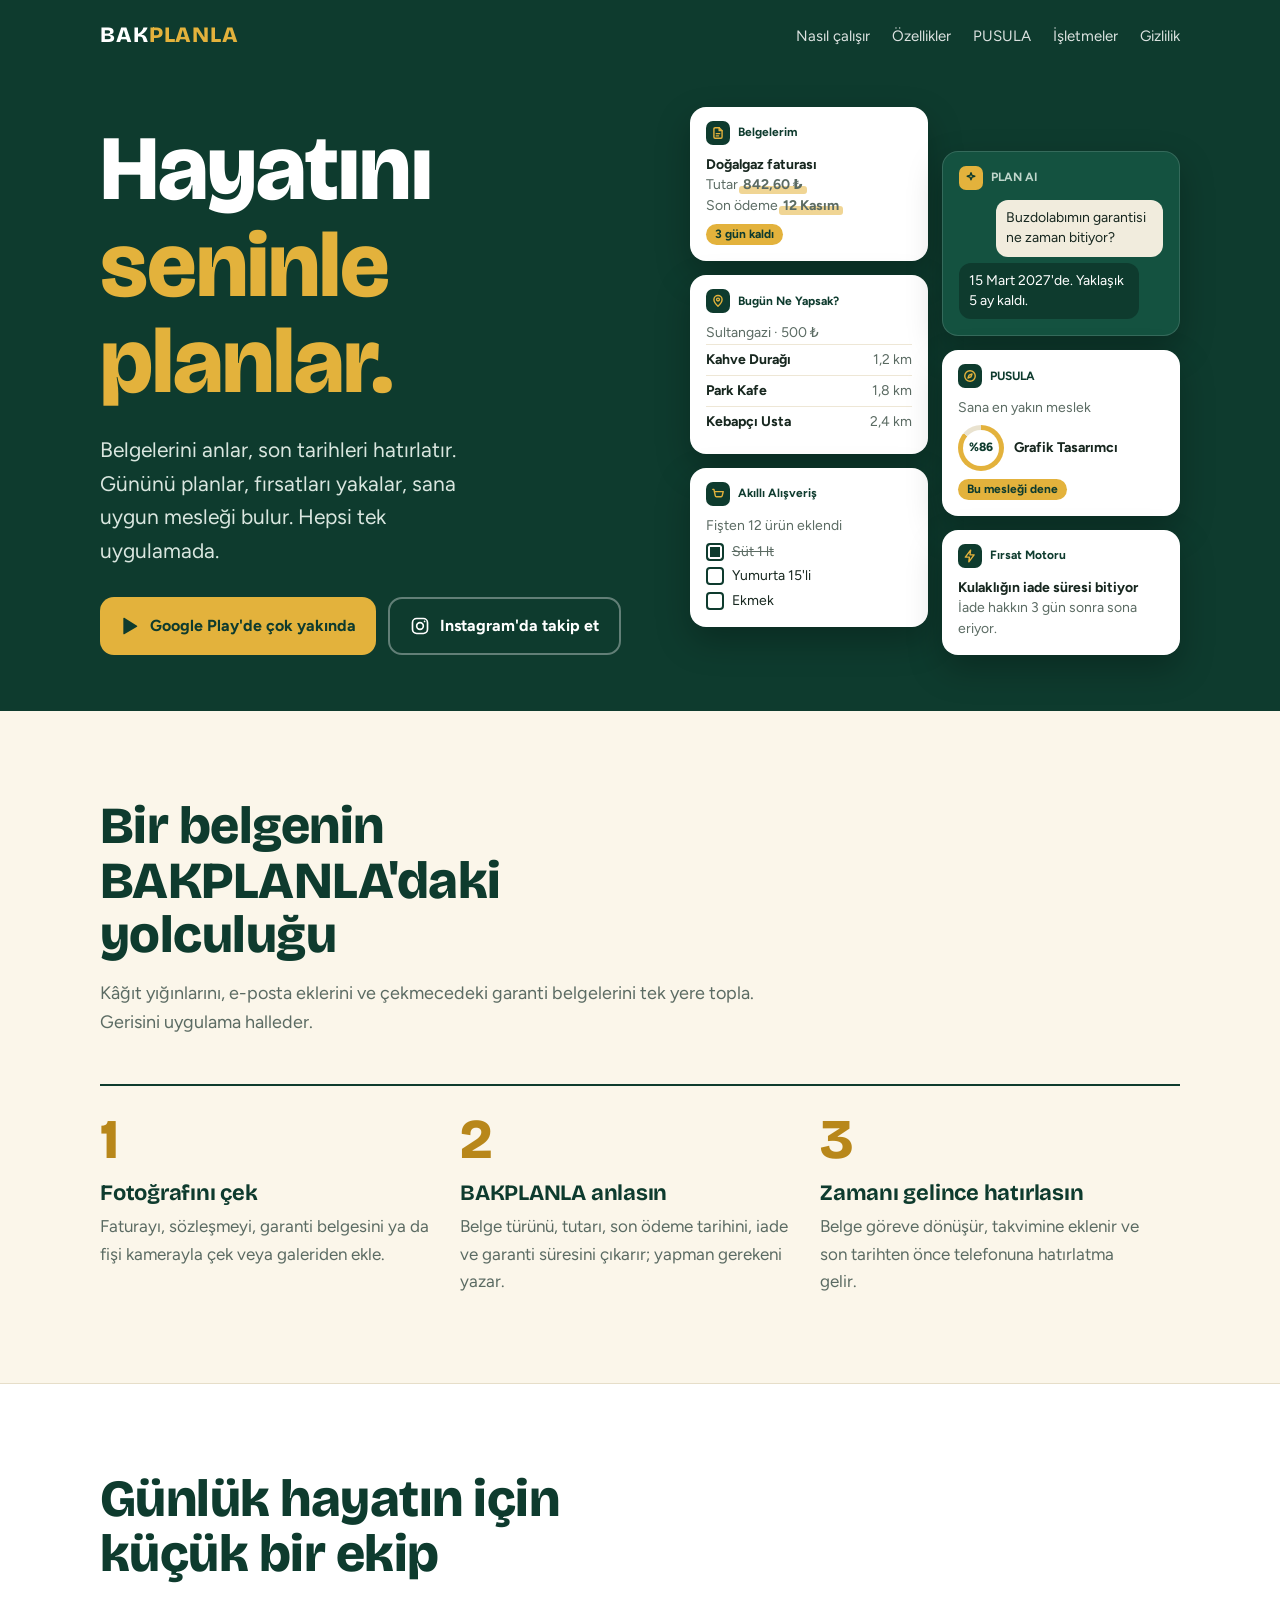
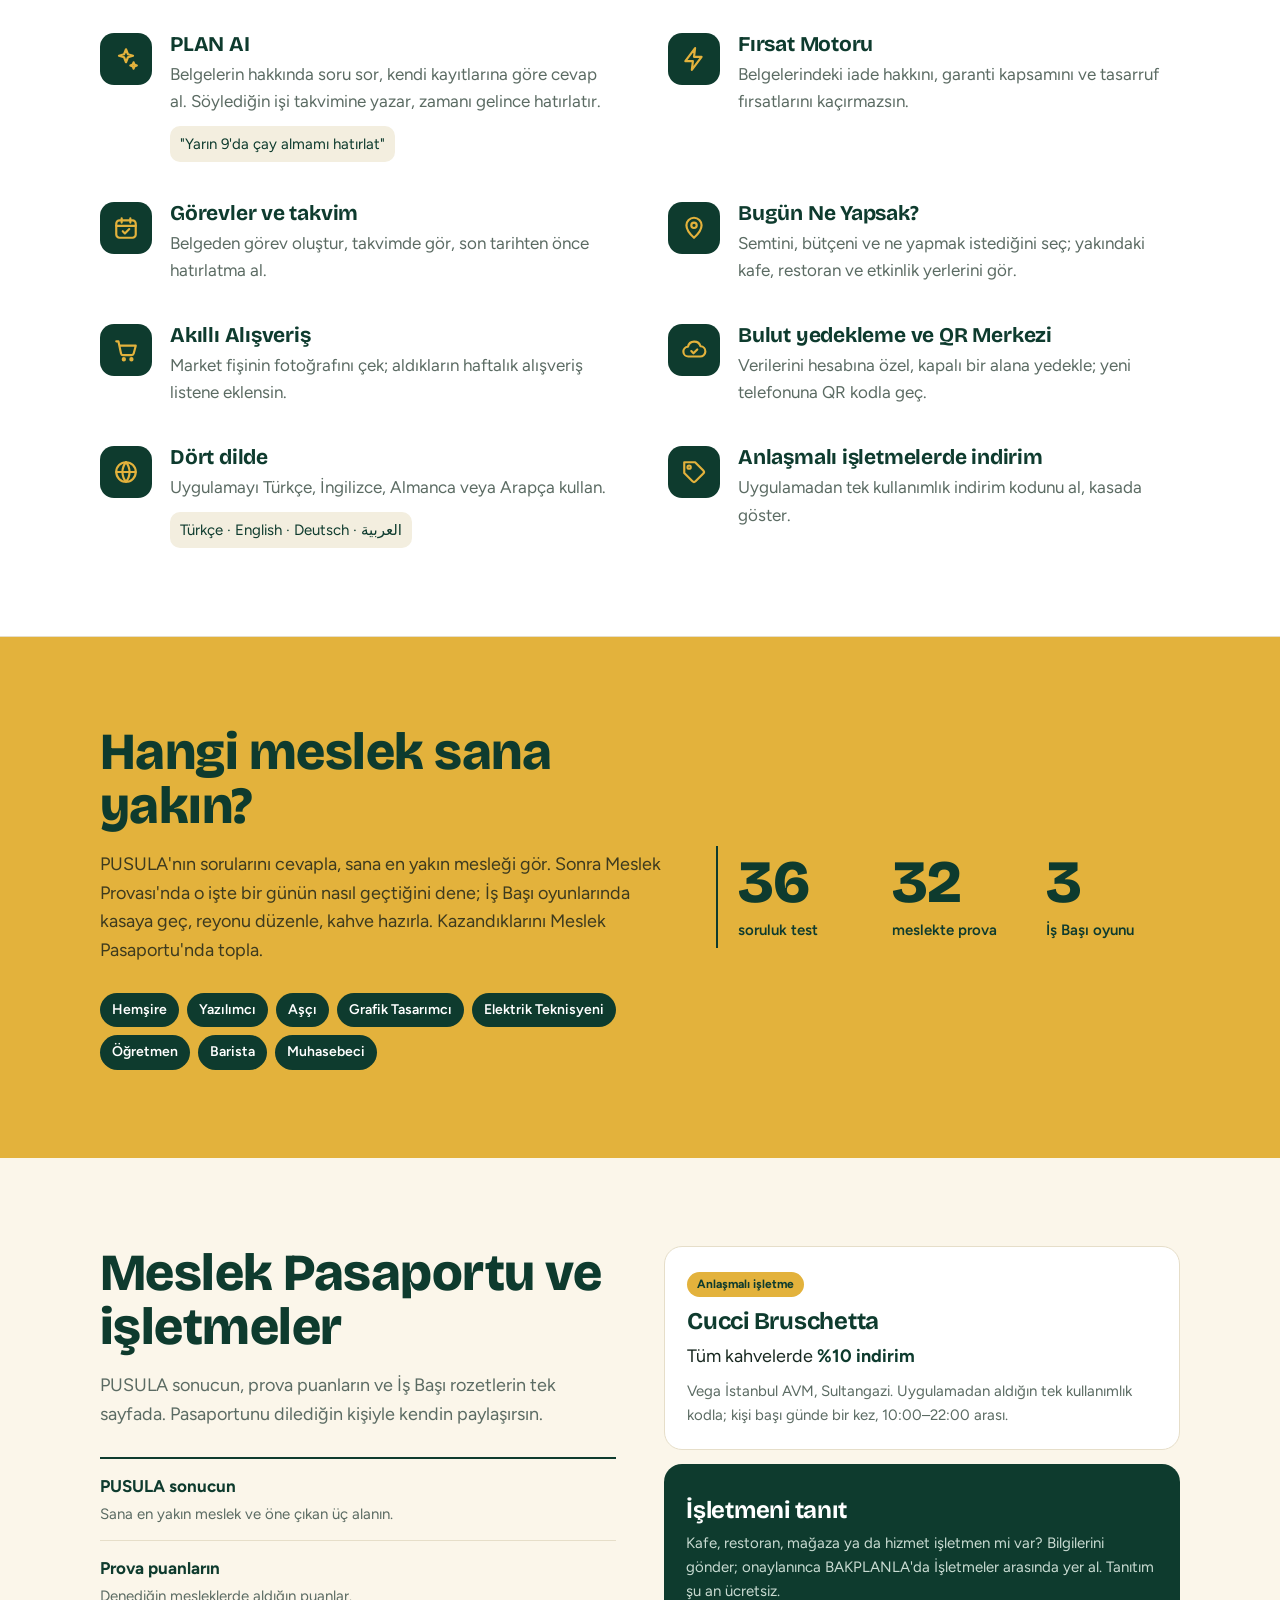
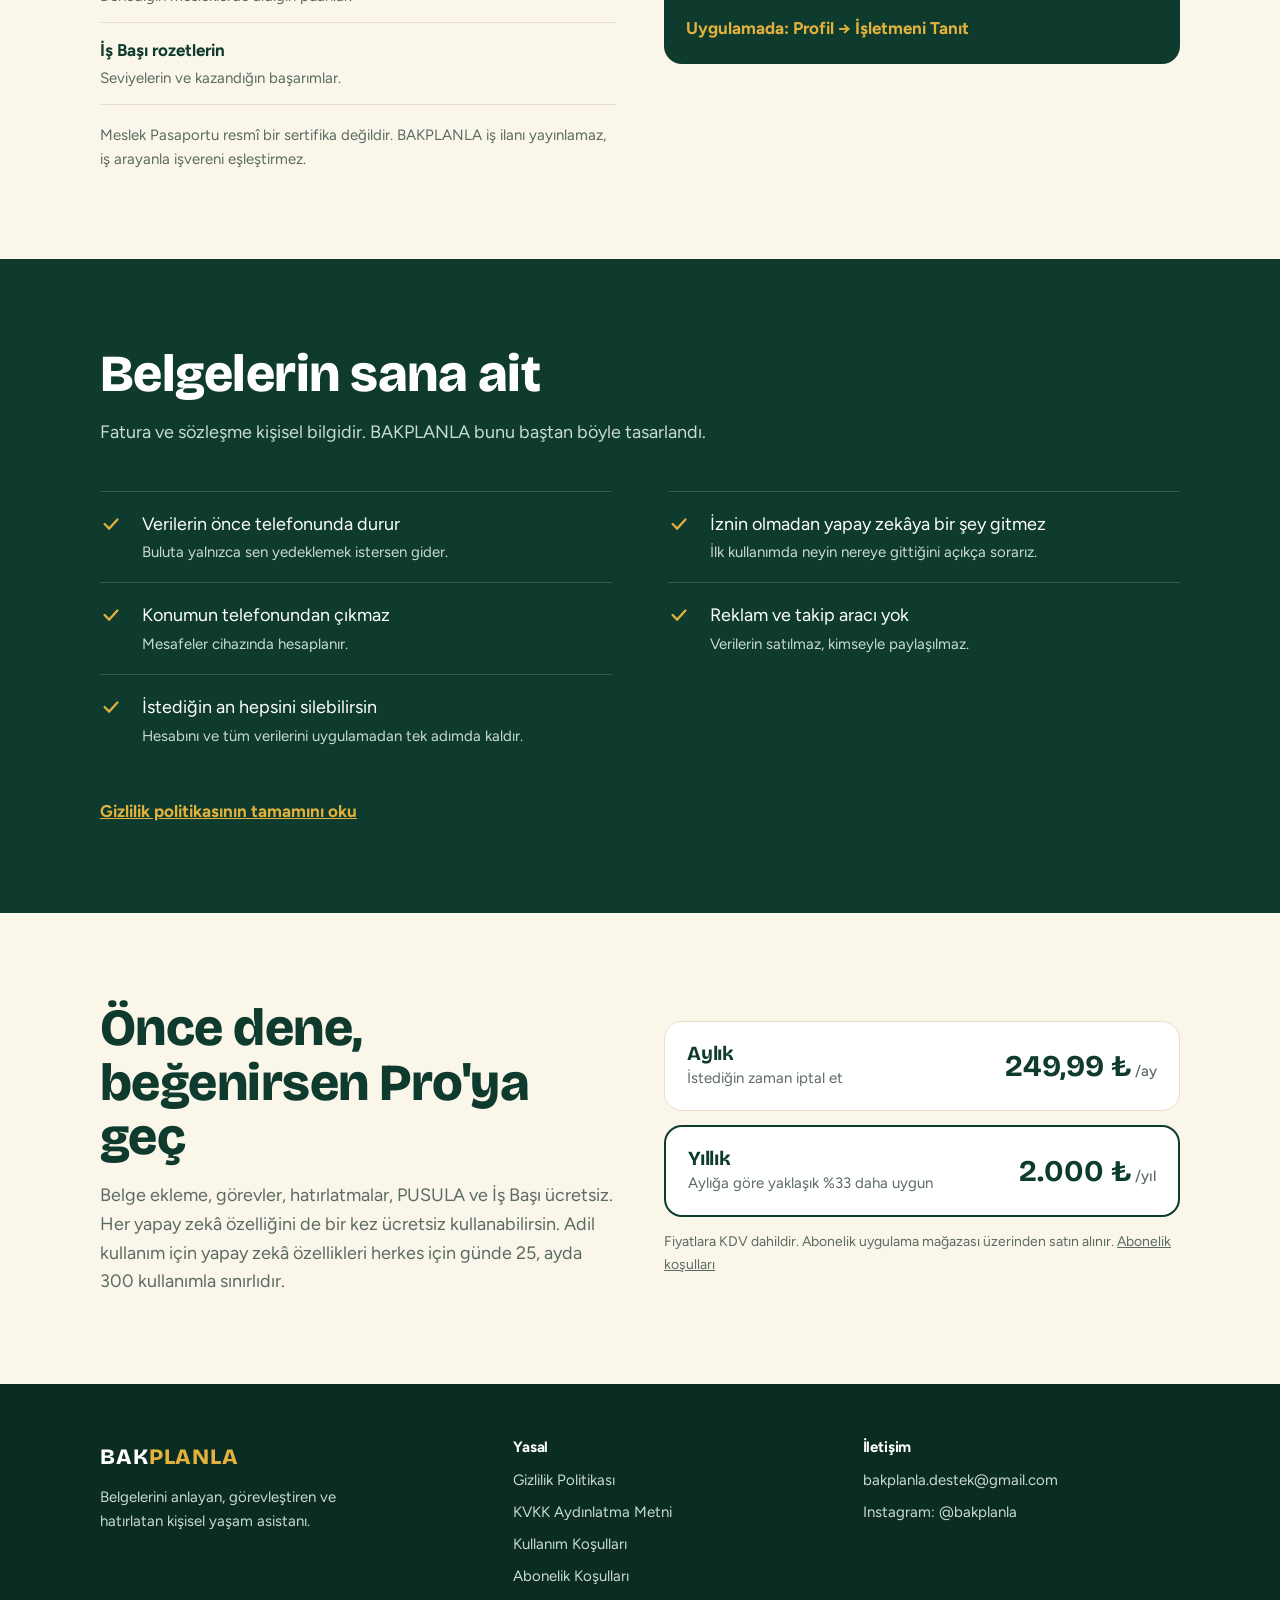
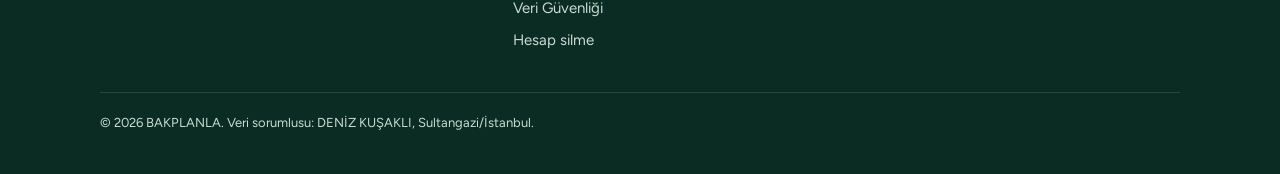
==== index.html @ b4b7b985 "Site 25 Ekim guncellemesi: AI hatirlatici, Meslek Pasaportu, isletmeler, indirim, Isletmeni Tanit, A" ====
<!doctype html>
<html lang="tr">
<head>
<meta charset="utf-8">
<meta name="viewport" content="width=device-width, initial-scale=1">
<title>BAKPLANLA · Hayatını Seninle Planlar</title>
<meta name="description" content="BAKPLANLA faturanı, sözleşmeni ve garantini anlar; son tarihleri sana hatırlatır. Kişisel yaşam asistanın.">
<meta property="og:title" content="BAKPLANLA · Hayatını Seninle Planlar">
<meta property="og:description" content="Belgelerini anlayan, görevleştiren ve zamanı gelince hatırlatan kişisel yaşam asistanı.">
<meta name="theme-color" content="#0E3B2E">
<link rel="preconnect" href="https://fonts.googleapis.com">
<link rel="preconnect" href="https://fonts.gstatic.com" crossorigin>
<link href="https://fonts.googleapis.com/css2?family=Bricolage+Grotesque:opsz,wght@12..96,500;12..96,700;12..96,800&family=Figtree:wght@400;500;600;700&display=swap" rel="stylesheet">
<style>
:root{
  --orman:#0E3B2E;      /* koyu orman yeşili */
  --orman-2:#145240;
  --altin:#E3B23C;      /* altın sarısı */
  --altin-koyu:#B8871A;
  --krem:#FBF6EA;
  --kagit:#FFFFFF;
  --murekkep:#17271F;
  --gri:#5B6B63;
  --cizgi:#E6DEC9;
}
*{box-sizing:border-box}
html{-webkit-text-size-adjust:100%;scroll-behavior:smooth}
@media (prefers-reduced-motion:reduce){html{scroll-behavior:auto}}
body{margin:0;background:var(--krem);color:var(--murekkep);font:17px/1.6 "Figtree",system-ui,-apple-system,"Segoe UI",Roboto,Arial,sans-serif}
img,svg{display:block}
a{color:inherit}
:focus-visible{outline:3px solid var(--altin);outline-offset:3px;border-radius:6px}
.wrap{max-width:1120px;margin:0 auto;padding:0 20px}
h1,h2,h3{font-family:"Bricolage Grotesque","Figtree",sans-serif;line-height:1.05;margin:0;letter-spacing:-.01em}
p{margin:0}

/* ---------- üst çubuk ---------- */
.ust{background:var(--orman);color:#fff}
.ust .wrap{display:flex;align-items:center;justify-content:space-between;gap:16px;padding-top:18px;padding-bottom:18px}
.logo{font-family:"Bricolage Grotesque",sans-serif;font-weight:800;font-size:22px;letter-spacing:.04em;text-decoration:none;color:#fff}
.logo b{color:var(--altin);font-weight:800}
.ust nav{display:flex;gap:22px;font-size:15px}
.ust nav a{text-decoration:none;opacity:.85}
.ust nav a:hover{opacity:1}
@media (max-width:620px){.ust nav{display:none}}

/* ---------- giriş ---------- */
.giris{background:var(--orman);color:#fff;padding:36px 0 0;overflow:hidden}
.giris .wrap{display:grid;grid-template-columns:1.05fr .95fr;gap:48px;align-items:end}
.giris h1{font-size:clamp(46px,7.4vw,92px);font-weight:800;color:#fff}
.giris h1 span{display:block;color:var(--altin)}
.giris .ozet{margin-top:22px;max-width:30ch;font-size:clamp(18px,2.1vw,21px);color:#D9E6DF}
.eylem{display:flex;flex-wrap:wrap;gap:12px;margin-top:30px;padding-bottom:56px}
.dugme{display:inline-flex;align-items:center;gap:10px;font-weight:700;font-size:16px;padding:14px 20px;border-radius:14px;text-decoration:none}
.dugme.altin{background:var(--altin);color:var(--orman)}
.dugme.altin:hover{background:#EDC157}
.dugme.cerceve{border:2px solid rgba(255,255,255,.35);color:#fff}
.dugme.cerceve:hover{border-color:#fff}
.dugme small{font-weight:600;opacity:.75;font-size:13px}

/* kolaj: uygulamanın altı bölümünden birer ekran (sayfanın tek "akılda kalan" öğesi) */
.kolaj{display:grid;grid-template-columns:1fr 1fr;gap:14px;padding-bottom:56px;align-items:start}
.kolaj .sutun{display:grid;gap:14px}
.kolaj .sutun:last-child{margin-top:44px}
.kart{background:var(--kagit);color:var(--murekkep);border-radius:16px;padding:14px 16px 16px;box-shadow:0 14px 34px rgba(0,0,0,.26);font-size:14px;line-height:1.45}
.kart .baslik{display:flex;align-items:center;gap:8px;font-size:12px;font-weight:700;color:var(--orman);margin-bottom:10px}
.kart .baslik i{width:24px;height:24px;border-radius:7px;background:var(--orman);display:grid;place-items:center;flex:none}
.kart b{font-weight:700}
.kart .soluk{color:var(--gri)}
.kart .rozet{display:inline-block;margin-top:8px;font-size:12px;font-weight:700;color:var(--orman);background:var(--altin);border-radius:999px;padding:2px 9px}
.kart.koyu{background:var(--orman-2);color:#fff;border:1px solid rgba(255,255,255,.14)}
.kart.koyu .baslik{color:#BFD6CB}
.kart.koyu .baslik i{background:var(--altin)}
.kart.koyu .soluk{color:#BFD6CB}
.isaret{position:relative;z-index:0;padding:0 2px}
.isaret::before{content:"";position:absolute;z-index:-1;left:-2px;right:-2px;top:55%;bottom:-1px;background:var(--altin);opacity:.55;border-radius:3px}
.balon{border-radius:12px;padding:8px 10px;margin-top:6px}
.balon.sen{background:#F1ECDD;margin-left:18%}
.balon.ai{background:var(--orman);color:#fff;margin-right:12%}
.uyum{display:flex;align-items:center;gap:10px;margin-top:6px}
.uyum .halka{width:46px;height:46px;border-radius:50%;background:conic-gradient(var(--altin) 0 86%,#E9E2CF 86% 100%);display:grid;place-items:center;flex:none}
.uyum .halka span{width:36px;height:36px;border-radius:50%;background:var(--kagit);display:grid;place-items:center;font-weight:800;font-size:12px;color:var(--orman)}
.liste-k{list-style:none;margin:6px 0 0;padding:0;display:grid;gap:4px}
.liste-k li{display:flex;align-items:center;gap:8px}
.liste-k li::before{content:"";width:14px;height:14px;border-radius:4px;border:2px solid var(--orman);flex:none}
.liste-k li.ok::before{background:var(--orman);box-shadow:inset 0 0 0 2px #fff}
.liste-k li.ok{color:var(--gri);text-decoration:line-through}
.mekan{display:flex;justify-content:space-between;gap:8px;padding:5px 0;border-top:1px solid #EEE7D6}
.mekan:first-of-type{border-top:0}
@media (prefers-reduced-motion:no-preference){
  .kart{opacity:0;transform:translateY(16px);animation:gel .55s cubic-bezier(.2,.8,.2,1) forwards}
  .k1{animation-delay:.25s}.k2{animation-delay:.5s}.k3{animation-delay:.75s}
  .k4{animation-delay:1s}.k5{animation-delay:1.25s}.k6{animation-delay:1.5s}
}
@keyframes gel{to{opacity:1;transform:none}}
@media (max-width:860px){
  .giris .wrap{grid-template-columns:1fr;gap:8px}
  .eylem{padding-bottom:32px}
  .kolaj .sutun:last-child{margin-top:28px}
}
@media (max-width:400px){.kart{font-size:13px;padding:12px 12px 14px}.kolaj,.kolaj .sutun{gap:10px}}

/* ---------- yolculuk (gerçek bir sıra) ---------- */
.bolum{padding:88px 0}
.bolum h2{font-size:clamp(32px,4.6vw,52px);font-weight:800;color:var(--orman);max-width:18ch}
.bolum .giris-metni{margin-top:16px;max-width:56ch;color:var(--gri);font-size:18px}
.yol{list-style:none;margin:48px 0 0;padding:0;display:grid;grid-template-columns:repeat(3,1fr);gap:0;counter-reset:adim;border-top:2px solid var(--orman)}
.yol li{counter-increment:adim;padding:26px 28px 0 0}
.yol li::before{content:counter(adim);display:block;font-family:"Bricolage Grotesque",sans-serif;font-weight:800;font-size:56px;line-height:1;color:var(--altin-koyu);margin-bottom:14px}
.yol h3{font-size:22px;font-weight:700;color:var(--orman)}
.yol p{margin-top:8px;color:var(--gri);max-width:32ch}
@media (max-width:760px){.yol{grid-template-columns:1fr}.yol li{padding:24px 0;border-bottom:1px solid var(--cizgi)}}

/* ---------- özellikler ---------- */
.ozellikler{background:var(--kagit);border-top:1px solid var(--cizgi);border-bottom:1px solid var(--cizgi)}
.liste{display:grid;grid-template-columns:repeat(2,1fr);gap:40px 56px;margin-top:52px}
.ozellik{display:grid;grid-template-columns:52px 1fr;gap:18px;align-items:start}
.ozellik .ikon{width:52px;height:52px;border-radius:14px;background:var(--orman);display:grid;place-items:center}
.ozellik h3{font-size:21px;font-weight:700;color:var(--orman)}
.ozellik p{margin-top:6px;color:var(--gri)}
.ozellik .ornek{display:inline-block;margin-top:10px;font-size:15px;color:var(--orman);background:#F3EEDF;border-radius:10px;padding:6px 10px}
@media (max-width:760px){.liste{grid-template-columns:1fr;gap:32px}}

/* ---------- PUSULA ---------- */
.pusula{background:var(--altin);color:var(--orman)}
.pusula .wrap{display:grid;grid-template-columns:1.1fr .9fr;gap:48px;align-items:center}
.pusula h2{color:var(--orman)}
.pusula .giris-metni{color:#3D3A1E}
.sayilar{display:grid;grid-template-columns:repeat(3,1fr);gap:0;border-left:2px solid var(--orman)}
.sayilar div{padding:6px 0 6px 20px}
.sayilar strong{display:block;font-family:"Bricolage Grotesque",sans-serif;font-weight:800;font-size:clamp(40px,5vw,60px);line-height:1}
.sayilar span{display:block;margin-top:6px;font-size:15px;font-weight:600}
.meslekler{margin-top:28px;display:flex;flex-wrap:wrap;gap:8px}
.meslekler span{background:var(--orman);color:#fff;border-radius:999px;padding:6px 12px;font-size:14px;font-weight:600}
@media (max-width:860px){.pusula .wrap{grid-template-columns:1fr}}

/* ---------- gizlilik ---------- */
.gizlilik{background:var(--orman);color:#fff}
.gizlilik h2{color:#fff}
.gizlilik .giris-metni{color:#C9DBD2}
.sozler{list-style:none;margin:44px 0 0;padding:0;display:grid;grid-template-columns:repeat(2,1fr);gap:0 56px}
.sozler li{display:grid;grid-template-columns:28px 1fr;gap:14px;padding:18px 0;border-top:1px solid rgba(255,255,255,.16);font-size:18px}
.sozler li svg{margin-top:3px}
.sozler li span{color:#C9DBD2;display:block;font-size:15px;margin-top:2px}
.gizlilik .baglanti{display:inline-block;margin-top:32px;color:var(--altin);font-weight:700}
@media (max-width:760px){.sozler{grid-template-columns:1fr}}

/* ---------- Pro ---------- */
.pro .wrap{display:grid;grid-template-columns:1fr 1fr;gap:48px;align-items:center}
.fiyatlar{display:grid;gap:14px}
.fiyat{display:flex;justify-content:space-between;align-items:center;gap:16px;background:var(--kagit);border:1px solid var(--cizgi);border-radius:18px;padding:20px 22px}
.fiyat.yillik{border:2px solid var(--orman)}
.fiyat h3{font-size:20px;color:var(--orman)}
.fiyat p{color:var(--gri);font-size:15px;margin-top:2px}
.fiyat strong{font-family:"Bricolage Grotesque",sans-serif;font-size:30px;color:var(--orman);white-space:nowrap}
.fiyat strong small{font-family:"Figtree",sans-serif;font-size:15px;color:var(--gri);font-weight:500}
.pro .dipnot{font-size:14px;color:var(--gri)}
@media (max-width:860px){.pro .wrap{grid-template-columns:1fr}}

/* ---------- alt ---------- */
/* ---------- işletmeler ---------- */
.isletme .wrap{display:grid;grid-template-columns:1fr 1fr;gap:48px;align-items:start}
.isletme h2{max-width:16ch}
.ortak{background:var(--kagit);border:1px solid var(--cizgi);border-radius:18px;padding:22px}
.ortak .etiket{display:inline-block;font-size:12px;font-weight:700;color:var(--orman);background:var(--altin);border-radius:999px;padding:3px 10px}
.ortak h3{margin-top:12px;font-size:24px;color:var(--orman)}
.ortak .indirim{margin-top:8px;font-size:18px}
.ortak .indirim b{color:var(--orman)}
.ortak p.soluk{margin-top:8px;color:var(--gri);font-size:15px}
.ortak + .ortak{margin-top:14px}
.ortak.davet{background:var(--orman);color:#fff;border:0}
.ortak.davet h3{color:#fff}
.ortak.davet p.soluk{color:#C9DBD2}
.ortak.davet .yol-k{margin-top:12px;font-weight:700;color:var(--altin)}
.pasaport{list-style:none;margin:28px 0 0;padding:0;border-top:2px solid var(--orman)}
.pasaport li{padding:14px 0;border-bottom:1px solid var(--cizgi)}
.pasaport b{color:var(--orman)}
.pasaport span{display:block;color:var(--gri);font-size:15px;margin-top:2px}
.isletme .not{margin-top:18px;color:var(--gri);font-size:15px;max-width:52ch}
@media (max-width:860px){.isletme .wrap{grid-template-columns:1fr}}

.alt{background:#0A2C22;color:#C9DBD2;padding:56px 0 40px;font-size:15px}
.alt .wrap{display:grid;grid-template-columns:1.2fr 1fr 1fr;gap:32px}
.alt h3{font-family:"Figtree",sans-serif;font-size:15px;font-weight:700;color:#fff;margin-bottom:12px}
.alt ul{list-style:none;margin:0;padding:0;display:grid;gap:8px}
.alt a{text-decoration:none}
.alt a:hover{text-decoration:underline;color:#fff}
.alt .slogan{margin-top:10px;max-width:28ch}
.alt .telif{grid-column:1/-1;border-top:1px solid rgba(255,255,255,.12);padding-top:20px;margin-top:8px;font-size:13px}
@media (max-width:760px){.alt .wrap{grid-template-columns:1fr}}
</style>
</head>
<body>

<header class="ust">
  <div class="wrap">
    <a class="logo" href="index.html" aria-label="BAKPLANLA ana sayfa">BAK<b>PLANLA</b></a>
    <nav aria-label="Sayfa bölümleri">
      <a href="#nasil">Nasıl çalışır</a>
      <a href="#ozellikler">Özellikler</a>
      <a href="#pusula">PUSULA</a>
      <a href="#isletmeler">İşletmeler</a>
      <a href="#gizlilik">Gizlilik</a>
    </nav>
  </div>
</header>

<main>
  <section class="giris">
    <div class="wrap">
      <div>
        <h1>Hayatını <span>seninle planlar.</span></h1>
        <p class="ozet">Belgelerini anlar, son tarihleri hatırlatır. Gününü planlar, fırsatları yakalar, sana uygun mesleği bulur. Hepsi tek uygulamada.</p>
        <div class="eylem">
          <span class="dugme altin" role="note">
            <svg width="20" height="20" viewBox="0 0 24 24" aria-hidden="true"><path fill="#0E3B2E" d="M4 2.8v18.4c0 .6.6.9 1.1.6L20.4 12.9c.5-.3.5-1 0-1.3L5.1 2.2C4.6 1.9 4 2.2 4 2.8Z"/></svg>
            Google Play'de çok yakında
          </span>
          <a class="dugme cerceve" href="https://www.instagram.com/bakplanla/" target="_blank" rel="noopener">
            <svg width="20" height="20" viewBox="0 0 24 24" fill="none" stroke="#fff" stroke-width="2" aria-hidden="true"><rect x="3" y="3" width="18" height="18" rx="5"/><circle cx="12" cy="12" r="4"/><circle cx="17.5" cy="6.5" r="1" fill="#fff" stroke="none"/></svg>
            Instagram'da takip et
          </a>
        </div>
      </div>

      <div class="kolaj" role="img" aria-label="BAKPLANLA'dan örnek ekranlar: fatura hatırlatması, PLAN AI sohbeti, mekan önerileri, PUSULA meslek sonucu, fişten alışveriş listesi ve iade fırsatı">
        <div class="sutun" aria-hidden="true">
          <div class="kart k1">
            <div class="baslik"><i><svg width="14" height="14" viewBox="0 0 24 24" fill="none" stroke="#E3B23C" stroke-width="2.4" stroke-linecap="round" stroke-linejoin="round"><path d="M14 3H7a2 2 0 0 0-2 2v14a2 2 0 0 0 2 2h10a2 2 0 0 0 2-2V8z"/><path d="M14 3v5h5M9 13h6M9 17h4"/></svg></i>Belgelerim</div>
            <b>Doğalgaz faturası</b>
            <div class="soluk">Tutar <span class="isaret"><b>842,60 ₺</b></span></div>
            <div class="soluk">Son ödeme <span class="isaret"><b>12 Kasım</b></span></div>
            <span class="rozet">3 gün kaldı</span>
          </div>
          <div class="kart k3">
            <div class="baslik"><i><svg width="14" height="14" viewBox="0 0 24 24" fill="none" stroke="#E3B23C" stroke-width="2.4" stroke-linecap="round" stroke-linejoin="round"><path d="M12 21s-7-6.2-7-11.5A7 7 0 0 1 19 9.5C19 14.8 12 21 12 21z"/><circle cx="12" cy="9.5" r="2.5"/></svg></i>Bugün Ne Yapsak?</div>
            <div class="soluk">Sultangazi · 500 ₺</div>
            <div class="mekan"><b>Kahve Durağı</b><span class="soluk">1,2 km</span></div>
            <div class="mekan"><b>Park Kafe</b><span class="soluk">1,8 km</span></div>
            <div class="mekan"><b>Kebapçı Usta</b><span class="soluk">2,4 km</span></div>
          </div>
          <div class="kart k5">
            <div class="baslik"><i><svg width="14" height="14" viewBox="0 0 24 24" fill="none" stroke="#E3B23C" stroke-width="2.4" stroke-linecap="round" stroke-linejoin="round"><path d="M3 4h2l2.4 11.2a2 2 0 0 0 2 1.6h7.7a2 2 0 0 0 2-1.5L21 8H6"/></svg></i>Akıllı Alışveriş</div>
            <div class="soluk">Fişten 12 ürün eklendi</div>
            <ul class="liste-k"><li class="ok">Süt 1 lt</li><li>Yumurta 15'li</li><li>Ekmek</li></ul>
          </div>
        </div>
        <div class="sutun" aria-hidden="true">
          <div class="kart koyu k2">
            <div class="baslik"><i><svg width="14" height="14" viewBox="0 0 24 24" fill="none" stroke="#0E3B2E" stroke-width="2.4" stroke-linecap="round" stroke-linejoin="round"><path d="M12 3l1.8 4.6L18.5 9l-4.7 1.4L12 15l-1.8-4.6L5.5 9l4.7-1.4z"/></svg></i>PLAN AI</div>
            <div class="balon sen" style="color:var(--murekkep)">Buzdolabımın garantisi ne zaman bitiyor?</div>
            <div class="balon ai">15 Mart 2027'de. Yaklaşık 5 ay kaldı.</div>
          </div>
          <div class="kart k4">
            <div class="baslik"><i><svg width="14" height="14" viewBox="0 0 24 24" fill="none" stroke="#E3B23C" stroke-width="2.4" stroke-linecap="round" stroke-linejoin="round"><circle cx="12" cy="12" r="9"/><path d="m15.5 8.5-2 5-5 2 2-5z"/></svg></i>PUSULA</div>
            <div class="soluk">Sana en yakın meslek</div>
            <div class="uyum"><div class="halka"><span>%86</span></div><b>Grafik Tasarımcı</b></div>
            <span class="rozet">Bu mesleği dene</span>
          </div>
          <div class="kart k6">
            <div class="baslik"><i><svg width="14" height="14" viewBox="0 0 24 24" fill="none" stroke="#E3B23C" stroke-width="2.4" stroke-linecap="round" stroke-linejoin="round"><path d="M13 2 4 14h7l-1 8 9-12h-7z"/></svg></i>Fırsat Motoru</div>
            <b>Kulaklığın iade süresi bitiyor</b>
            <div class="soluk">İade hakkın 3 gün sonra sona eriyor.</div>
          </div>
        </div>
      </div>
    </div>
  </section>

  <section class="bolum" id="nasil">
    <div class="wrap">
      <h2>Bir belgenin BAKPLANLA'daki yolculuğu</h2>
      <p class="giris-metni">Kâğıt yığınlarını, e-posta eklerini ve çekmecedeki garanti belgelerini tek yere topla. Gerisini uygulama halleder.</p>
      <ol class="yol">
        <li>
          <h3>Fotoğrafını çek</h3>
          <p>Faturayı, sözleşmeyi, garanti belgesini ya da fişi kamerayla çek veya galeriden ekle.</p>
        </li>
        <li>
          <h3>BAKPLANLA anlasın</h3>
          <p>Belge türünü, tutarı, son ödeme tarihini, iade ve garanti süresini çıkarır; yapman gerekeni yazar.</p>
        </li>
        <li>
          <h3>Zamanı gelince hatırlasın</h3>
          <p>Belge göreve dönüşür, takvimine eklenir ve son tarihten önce telefonuna hatırlatma gelir.</p>
        </li>
      </ol>
    </div>
  </section>

  <section class="bolum ozellikler" id="ozellikler">
    <div class="wrap">
      <h2>Günlük hayatın için küçük bir ekip</h2>
      <div class="liste">
        <div class="ozellik">
          <div class="ikon"><svg width="26" height="26" viewBox="0 0 24 24" fill="none" stroke="#E3B23C" stroke-width="2" stroke-linecap="round" stroke-linejoin="round" aria-hidden="true"><path d="M12 3l1.8 4.6L18.5 9l-4.7 1.4L12 15l-1.8-4.6L5.5 9l4.7-1.4z"/><path d="M19 15l.8 2.2L22 18l-2.2.8L19 21l-.8-2.2L16 18l2.2-.8z"/></svg></div>
          <div><h3>PLAN AI</h3><p>Belgelerin hakkında soru sor, kendi kayıtlarına göre cevap al. Söylediğin işi takvimine yazar, zamanı gelince hatırlatır.</p><span class="ornek">"Yarın 9'da çay almamı hatırlat"</span></div>
        </div>
        <div class="ozellik">
          <div class="ikon"><svg width="26" height="26" viewBox="0 0 24 24" fill="none" stroke="#E3B23C" stroke-width="2" stroke-linecap="round" stroke-linejoin="round" aria-hidden="true"><path d="M13 2 4 14h7l-1 8 9-12h-7z"/></svg></div>
          <div><h3>Fırsat Motoru</h3><p>Belgelerindeki iade hakkını, garanti kapsamını ve tasarruf fırsatlarını kaçırmazsın.</p></div>
        </div>
        <div class="ozellik">
          <div class="ikon"><svg width="26" height="26" viewBox="0 0 24 24" fill="none" stroke="#E3B23C" stroke-width="2" stroke-linecap="round" stroke-linejoin="round" aria-hidden="true"><rect x="3" y="5" width="18" height="16" rx="3"/><path d="M3 10h18M8 3v4M16 3v4"/><path d="m9 15 2 2 4-4"/></svg></div>
          <div><h3>Görevler ve takvim</h3><p>Belgeden görev oluştur, takvimde gör, son tarihten önce hatırlatma al.</p></div>
        </div>
        <div class="ozellik">
          <div class="ikon"><svg width="26" height="26" viewBox="0 0 24 24" fill="none" stroke="#E3B23C" stroke-width="2" stroke-linecap="round" stroke-linejoin="round" aria-hidden="true"><path d="M12 21s-7-6.2-7-11.5A7 7 0 0 1 19 9.5C19 14.8 12 21 12 21z"/><circle cx="12" cy="9.5" r="2.5"/></svg></div>
          <div><h3>Bugün Ne Yapsak?</h3><p>Semtini, bütçeni ve ne yapmak istediğini seç; yakındaki kafe, restoran ve etkinlik yerlerini gör.</p></div>
        </div>
        <div class="ozellik">
          <div class="ikon"><svg width="26" height="26" viewBox="0 0 24 24" fill="none" stroke="#E3B23C" stroke-width="2" stroke-linecap="round" stroke-linejoin="round" aria-hidden="true"><path d="M3 4h2l2.4 11.2a2 2 0 0 0 2 1.6h7.7a2 2 0 0 0 2-1.5L21 8H6"/><circle cx="10" cy="20.5" r="1"/><circle cx="17" cy="20.5" r="1"/></svg></div>
          <div><h3>Akıllı Alışveriş</h3><p>Market fişinin fotoğrafını çek; aldıkların haftalık alışveriş listene eklensin.</p></div>
        </div>
        <div class="ozellik">
          <div class="ikon"><svg width="26" height="26" viewBox="0 0 24 24" fill="none" stroke="#E3B23C" stroke-width="2" stroke-linecap="round" stroke-linejoin="round" aria-hidden="true"><path d="M7 18a4.5 4.5 0 0 1-.6-9A6 6 0 0 1 18 8.5a4 4 0 0 1-.5 9.5z"/><path d="m9.5 13 2 2 3.5-3.5"/></svg></div>
          <div><h3>Bulut yedekleme ve QR Merkezi</h3><p>Verilerini hesabına özel, kapalı bir alana yedekle; yeni telefonuna QR kodla geç.</p></div>
        </div>
        <div class="ozellik">
          <div class="ikon"><svg width="26" height="26" viewBox="0 0 24 24" fill="none" stroke="#E3B23C" stroke-width="2" stroke-linecap="round" stroke-linejoin="round" aria-hidden="true"><circle cx="12" cy="12" r="9"/><path d="M3 12h18M12 3a14 14 0 0 1 0 18M12 3a14 14 0 0 0 0 18"/></svg></div>
          <div><h3>Dört dilde</h3><p>Uygulamayı Türkçe, İngilizce, Almanca veya Arapça kullan.</p><span class="ornek">Türkçe · English · Deutsch · <span lang="ar" dir="rtl">العربية</span></span></div>
        </div>
        <div class="ozellik">
          <div class="ikon"><svg width="26" height="26" viewBox="0 0 24 24" fill="none" stroke="#E3B23C" stroke-width="2" stroke-linecap="round" stroke-linejoin="round" aria-hidden="true"><path d="M20.6 13.4 13.4 20.6a2 2 0 0 1-2.8 0L3 13V3h10l7.6 7.6a2 2 0 0 1 0 2.8z"/><circle cx="7.5" cy="7.5" r="1.5"/></svg></div>
          <div><h3>Anlaşmalı işletmelerde indirim</h3><p>Uygulamadan tek kullanımlık indirim kodunu al, kasada göster.</p></div>
        </div>
      </div>
    </div>
  </section>

  <section class="bolum pusula" id="pusula">
    <div class="wrap">
      <div>
        <h2>Hangi meslek sana yakın?</h2>
        <p class="giris-metni">PUSULA'nın sorularını cevapla, sana en yakın mesleği gör. Sonra Meslek Provası'nda o işte bir günün nasıl geçtiğini dene; İş Başı oyunlarında kasaya geç, reyonu düzenle, kahve hazırla. Kazandıklarını Meslek Pasaportu'nda topla.</p>
        <div class="meslekler" aria-label="Örnek meslekler">
          <span>Hemşire</span><span>Yazılımcı</span><span>Aşçı</span><span>Grafik Tasarımcı</span><span>Elektrik Teknisyeni</span><span>Öğretmen</span><span>Barista</span><span>Muhasebeci</span>
        </div>
      </div>
      <div class="sayilar">
        <div><strong>36</strong><span>soruluk test</span></div>
        <div><strong>32</strong><span>meslekte prova</span></div>
        <div><strong>3</strong><span>İş Başı oyunu</span></div>
      </div>
    </div>
  </section>

  <section class="bolum isletme" id="isletmeler">
    <div class="wrap">
      <div>
        <h2>Meslek Pasaportu ve işletmeler</h2>
        <p class="giris-metni">PUSULA sonucun, prova puanların ve İş Başı rozetlerin tek sayfada. Pasaportunu dilediğin kişiyle kendin paylaşırsın.</p>
        <ul class="pasaport">
          <li><b>PUSULA sonucun</b><span>Sana en yakın meslek ve öne çıkan üç alanın.</span></li>
          <li><b>Prova puanların</b><span>Denediğin mesleklerde aldığın puanlar.</span></li>
          <li><b>İş Başı rozetlerin</b><span>Seviyelerin ve kazandığın başarımlar.</span></li>
        </ul>
        <p class="not">Meslek Pasaportu resmî bir sertifika değildir. BAKPLANLA iş ilanı yayınlamaz, iş arayanla işvereni eşleştirmez.</p>
      </div>
      <div>
        <div class="ortak">
          <span class="etiket">Anlaşmalı işletme</span>
          <h3>Cucci Bruschetta</h3>
          <p class="indirim">Tüm kahvelerde <b>%10 indirim</b></p>
          <p class="soluk">Vega İstanbul AVM, Sultangazi. Uygulamadan aldığın tek kullanımlık kodla; kişi başı günde bir kez, 10:00–22:00 arası.</p>
        </div>
        <div class="ortak davet">
          <h3>İşletmeni tanıt</h3>
          <p class="soluk">Kafe, restoran, mağaza ya da hizmet işletmen mi var? Bilgilerini gönder; onaylanınca BAKPLANLA'da İşletmeler arasında yer al. Tanıtım şu an ücretsiz.</p>
          <p class="yol-k">Uygulamada: Profil → İşletmeni Tanıt</p>
        </div>
      </div>
    </div>
  </section>

  <section class="bolum gizlilik" id="gizlilik">
    <div class="wrap">
      <h2>Belgelerin sana ait</h2>
      <p class="giris-metni">Fatura ve sözleşme kişisel bilgidir. BAKPLANLA bunu baştan böyle tasarlandı.</p>
      <ul class="sozler">
        <li><svg width="22" height="22" viewBox="0 0 24 24" fill="none" stroke="#E3B23C" stroke-width="2.4" stroke-linecap="round" aria-hidden="true"><path d="m5 12 5 5 9-10"/></svg><div>Verilerin önce telefonunda durur<span>Buluta yalnızca sen yedeklemek istersen gider.</span></div></li>
        <li><svg width="22" height="22" viewBox="0 0 24 24" fill="none" stroke="#E3B23C" stroke-width="2.4" stroke-linecap="round" aria-hidden="true"><path d="m5 12 5 5 9-10"/></svg><div>İznin olmadan yapay zekâya bir şey gitmez<span>İlk kullanımda neyin nereye gittiğini açıkça sorarız.</span></div></li>
        <li><svg width="22" height="22" viewBox="0 0 24 24" fill="none" stroke="#E3B23C" stroke-width="2.4" stroke-linecap="round" aria-hidden="true"><path d="m5 12 5 5 9-10"/></svg><div>Konumun telefonundan çıkmaz<span>Mesafeler cihazında hesaplanır.</span></div></li>
        <li><svg width="22" height="22" viewBox="0 0 24 24" fill="none" stroke="#E3B23C" stroke-width="2.4" stroke-linecap="round" aria-hidden="true"><path d="m5 12 5 5 9-10"/></svg><div>Reklam ve takip aracı yok<span>Verilerin satılmaz, kimseyle paylaşılmaz.</span></div></li>
        <li><svg width="22" height="22" viewBox="0 0 24 24" fill="none" stroke="#E3B23C" stroke-width="2.4" stroke-linecap="round" aria-hidden="true"><path d="m5 12 5 5 9-10"/></svg><div>İstediğin an hepsini silebilirsin<span>Hesabını ve tüm verilerini uygulamadan tek adımda kaldır.</span></div></li>
      </ul>
      <a class="baglanti" href="gizlilik.html">Gizlilik politikasının tamamını oku</a>
    </div>
  </section>

  <section class="bolum pro" id="pro">
    <div class="wrap">
      <div>
        <h2>Önce dene, beğenirsen Pro'ya geç</h2>
        <p class="giris-metni">Belge ekleme, görevler, hatırlatmalar, PUSULA ve İş Başı ücretsiz. Her yapay zekâ özelliğini de bir kez ücretsiz kullanabilirsin. Adil kullanım için yapay zekâ özellikleri herkes için günde 25, ayda 300 kullanımla sınırlıdır.</p>
      </div>
      <div class="fiyatlar">
        <div class="fiyat"><div><h3>Aylık</h3><p>İstediğin zaman iptal et</p></div><strong>249,99 ₺<small> /ay</small></strong></div>
        <div class="fiyat yillik"><div><h3>Yıllık</h3><p>Aylığa göre yaklaşık %33 daha uygun</p></div><strong>2.000 ₺<small> /yıl</small></strong></div>
        <p class="dipnot">Fiyatlara KDV dahildir. Abonelik uygulama mağazası üzerinden satın alınır. <a href="abonelik.html">Abonelik koşulları</a></p>
      </div>
    </div>
  </section>
</main>

<footer class="alt">
  <div class="wrap">
    <div>
      <a class="logo" href="index.html">BAK<b>PLANLA</b></a>
      <p class="slogan">Belgelerini anlayan, görevleştiren ve hatırlatan kişisel yaşam asistanı.</p>
    </div>
    <div>
      <h3>Yasal</h3>
      <ul>
        <li><a href="gizlilik.html">Gizlilik Politikası</a></li>
        <li><a href="kvkk.html">KVKK Aydınlatma Metni</a></li>
        <li><a href="kosullar.html">Kullanım Koşulları</a></li>
        <li><a href="abonelik.html">Abonelik Koşulları</a></li>
        <li><a href="guvenlik.html">Veri Güvenliği</a></li>
        <li><a href="hesap-silme.html">Hesap silme</a></li>
      </ul>
    </div>
    <div>
      <h3>İletişim</h3>
      <ul>
        <li><a href="mailto:bakplanla.destek@gmail.com" id="eposta-link"><span data-k="eposta">bakplanla.destek@gmail.com</span></a></li>
        <li><a href="https://www.instagram.com/bakplanla/" target="_blank" rel="noopener">Instagram: @bakplanla</a></li>
      </ul>
    </div>
    <p class="telif">© 2026 BAKPLANLA. Veri sorumlusu: <span data-k="sorumlu">[AD SOYAD]</span>, <span data-k="adres">[ADRES]</span>.</p>
  </div>
</footer>

<script src="ayarlar.js"></script>
<script src="doldur.js"></script>
<script>
(function(){try{var a=window.BAKPLANLA_AYARLAR||{};var l=document.getElementById('eposta-link');if(l&&a.eposta)l.href='mailto:'+a.eposta;}catch(e){}})();
</script>
</body>
</html>
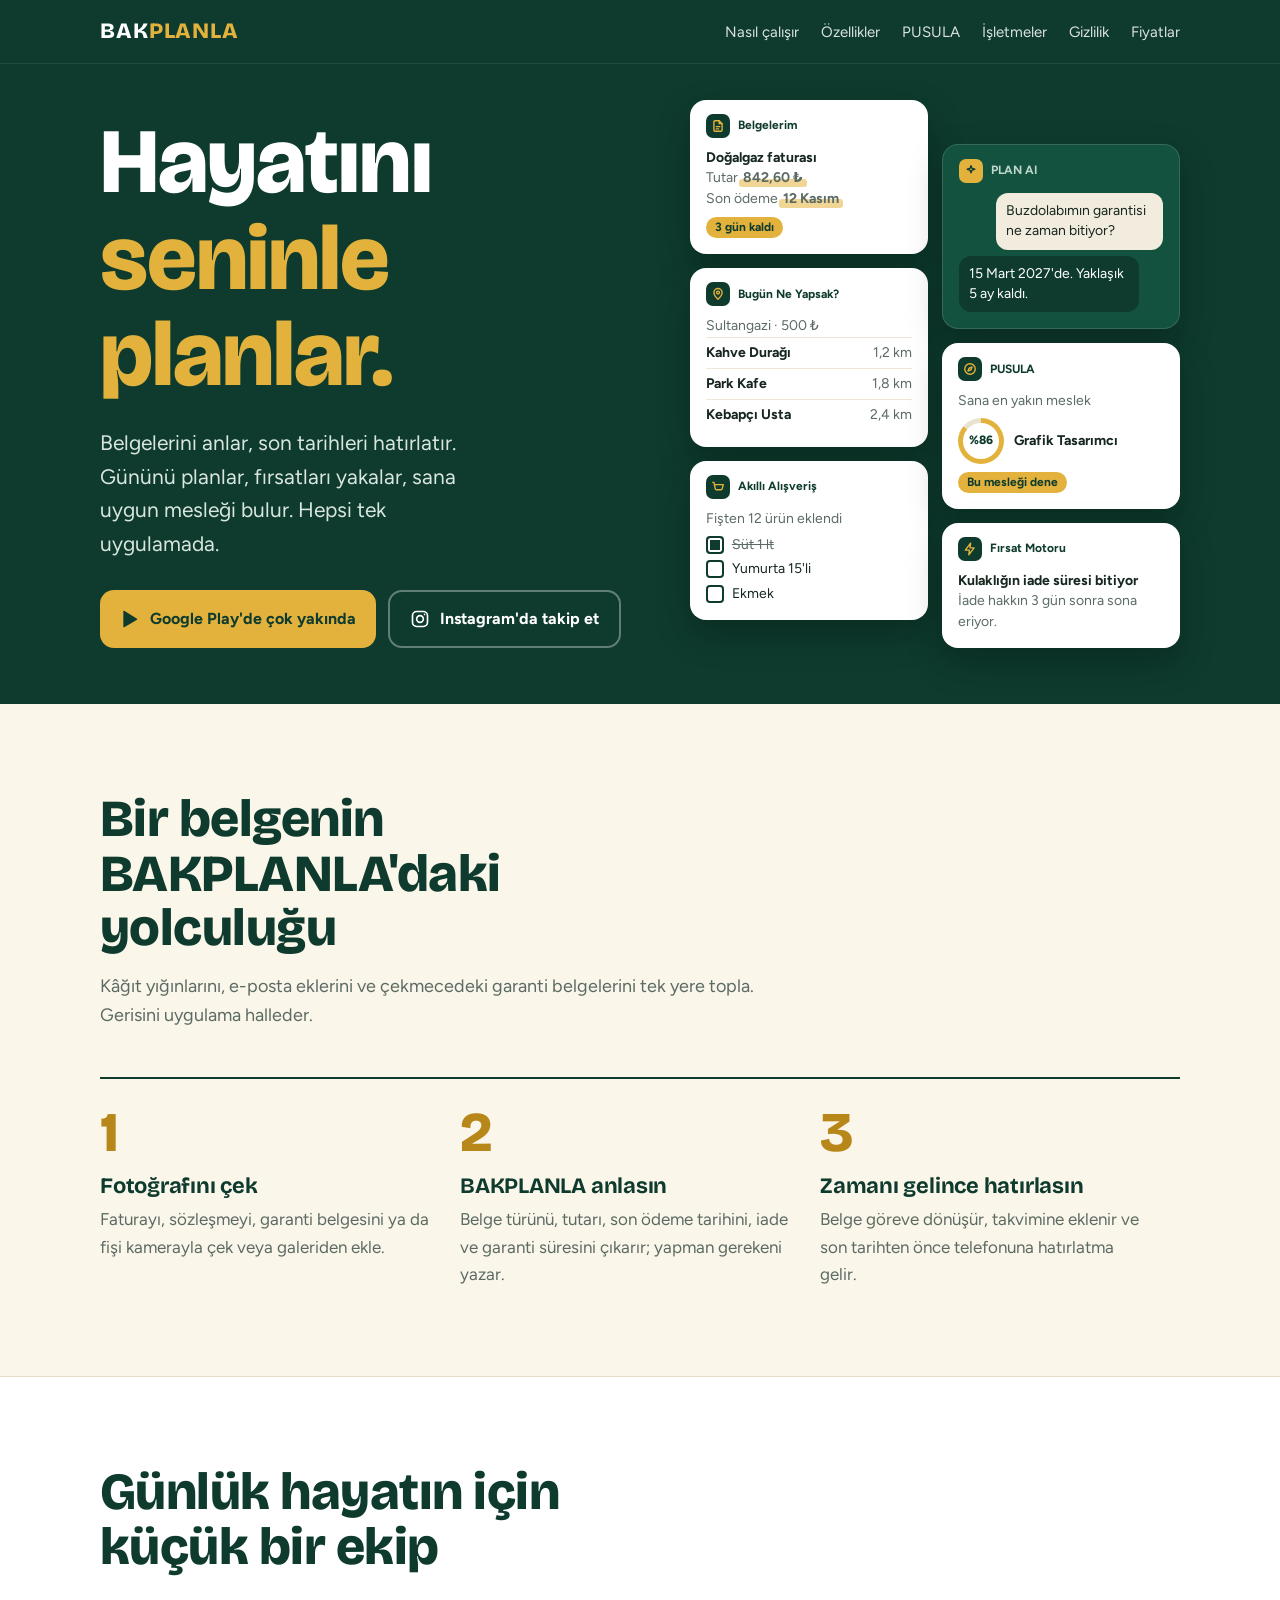
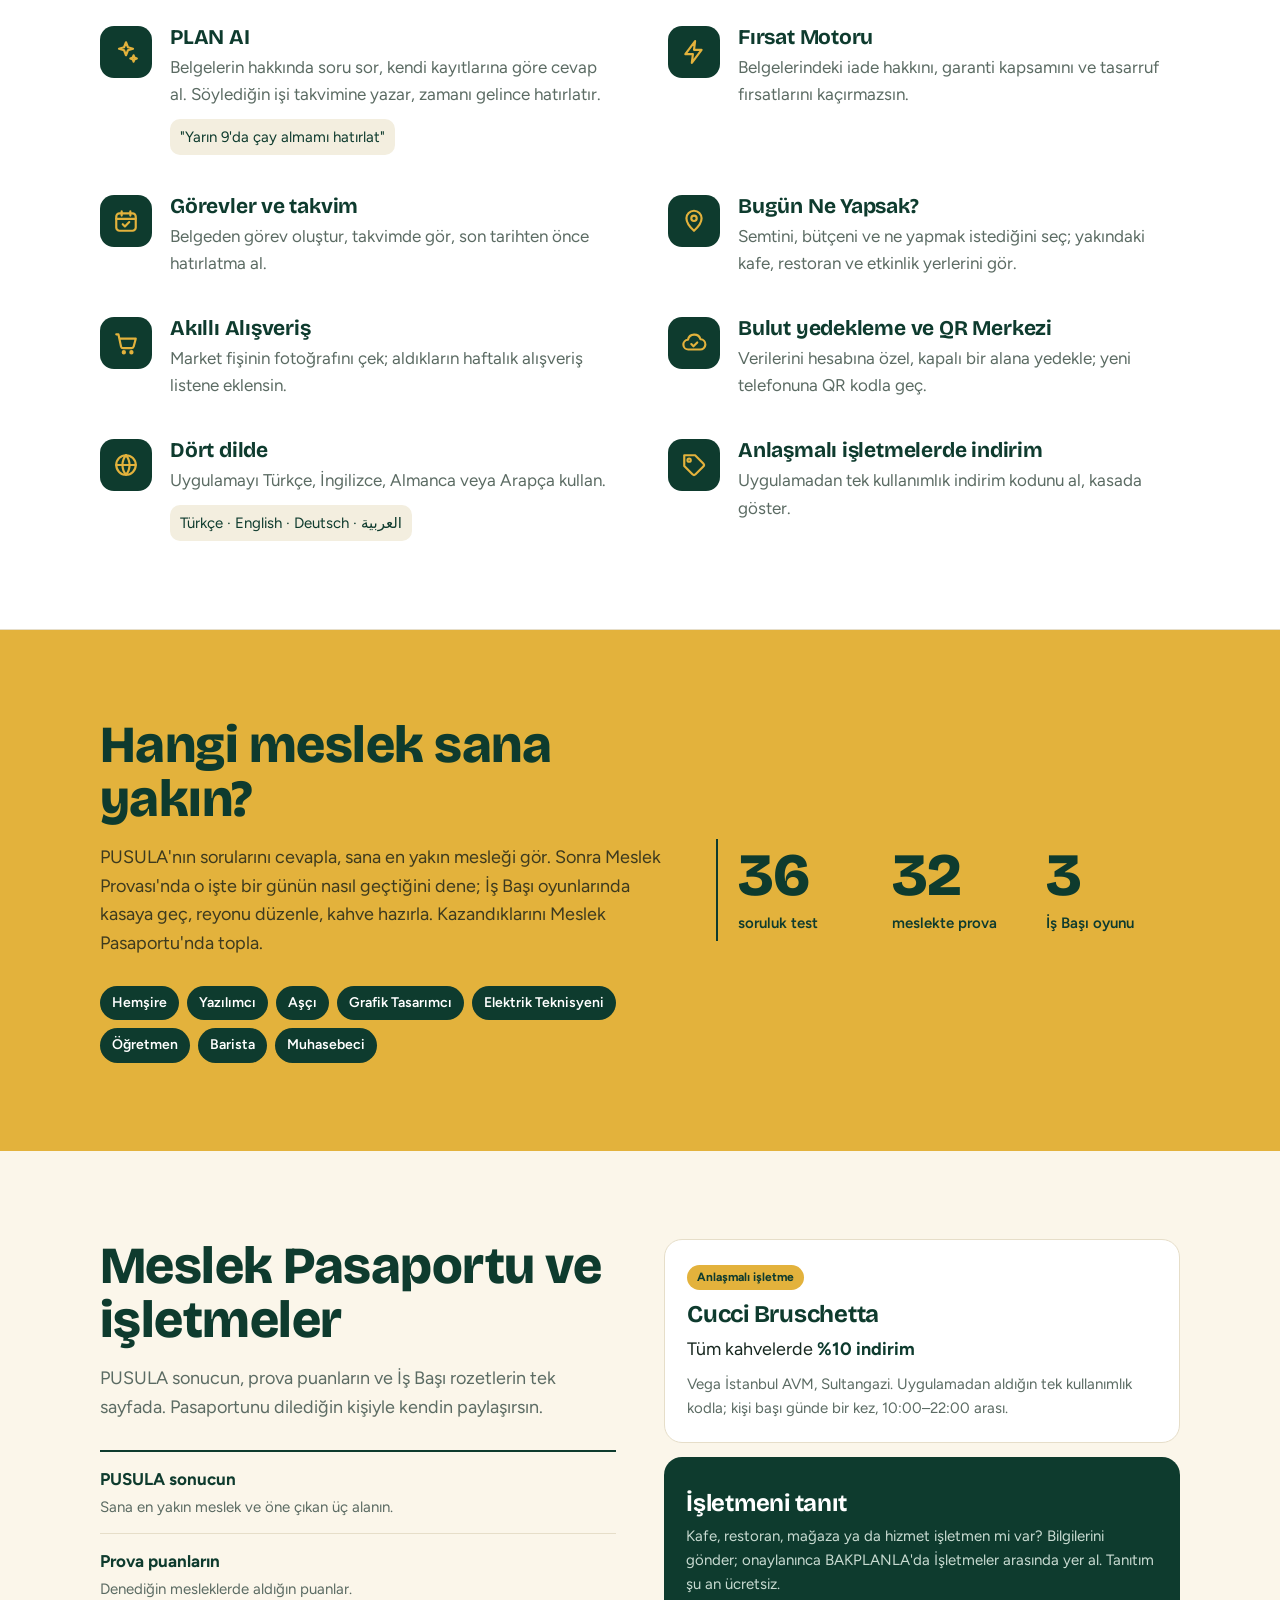
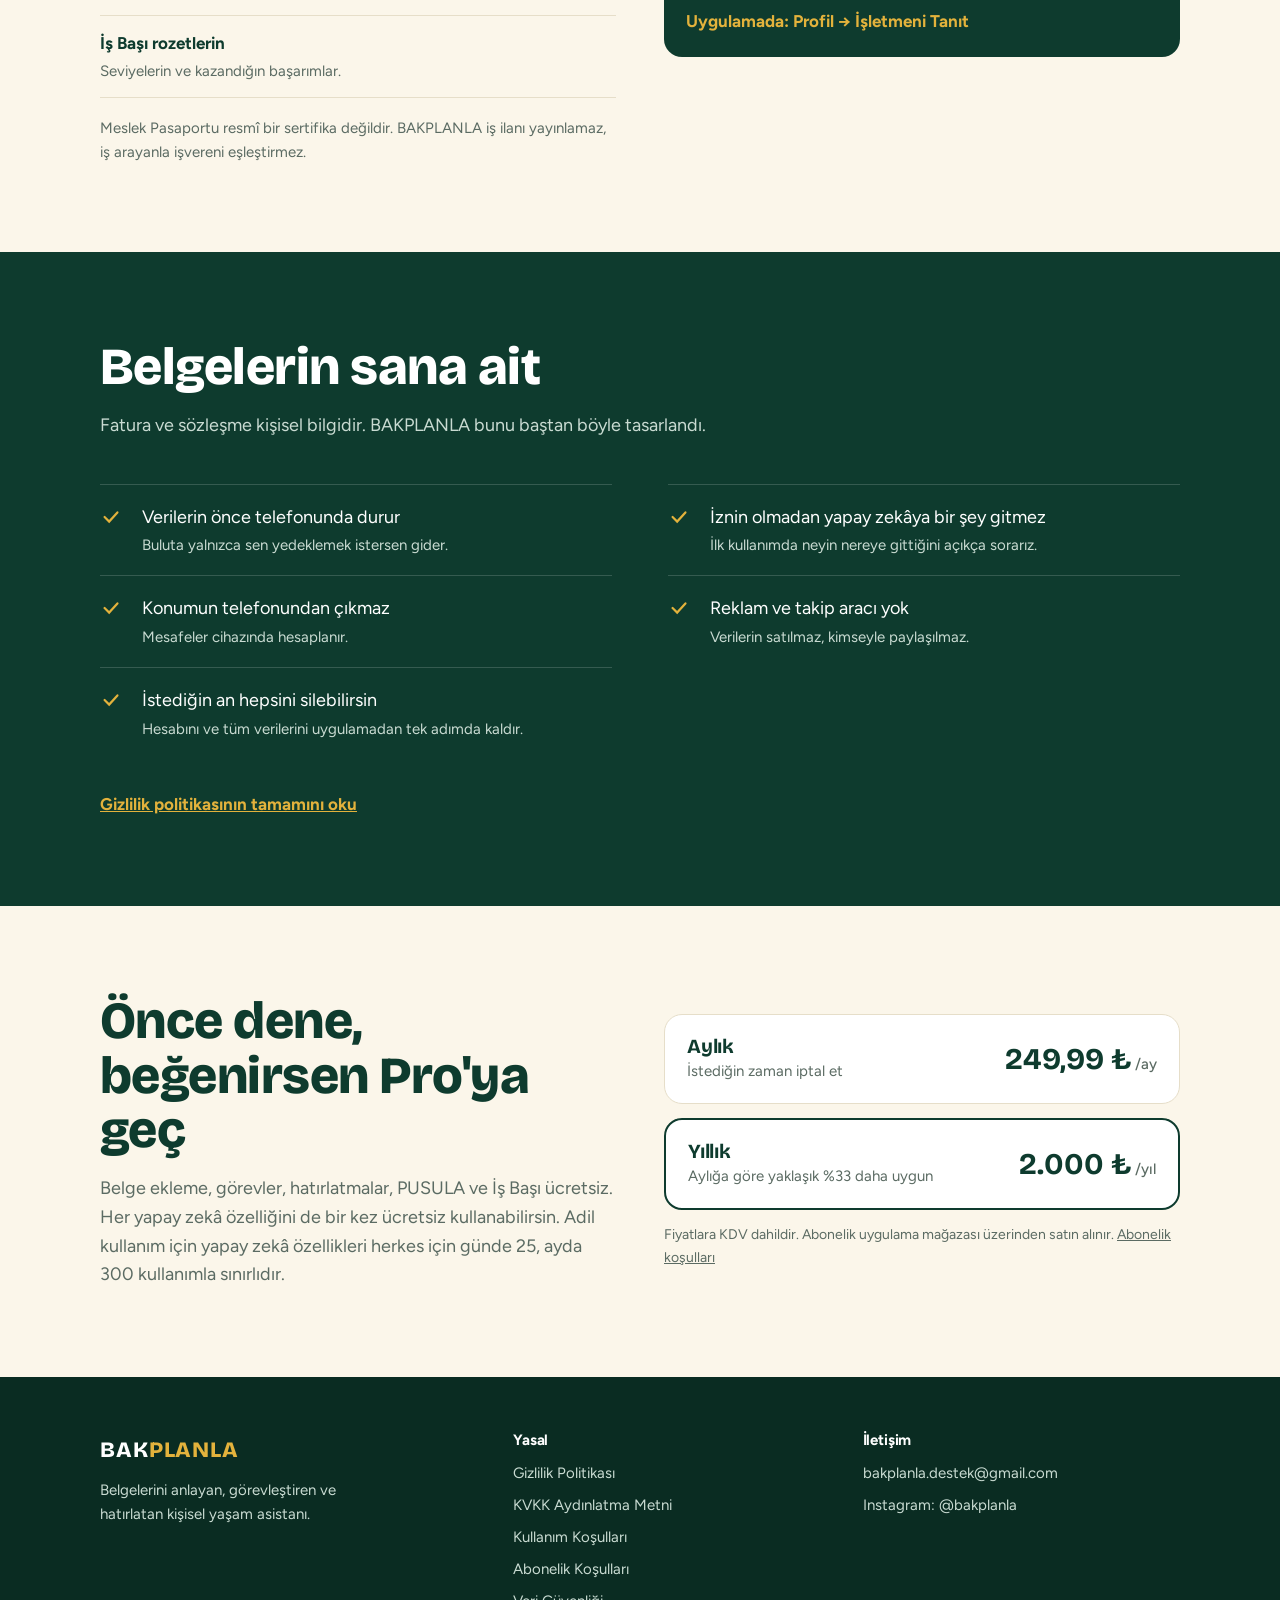
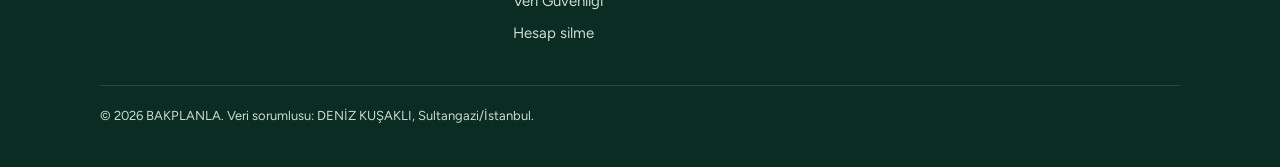
==== commit b8499e35: "Telefonda acilir menu ve sabit ust cubuk Co-Authored-By: Claude Opus 5.5 <noreply@anthropic.com> Cla" ====
--- a/index.html
+++ b/index.html
@@ -24,7 +24,7 @@
   --cizgi:#E6DEC9;
 }
 *{box-sizing:border-box}
-html{-webkit-text-size-adjust:100%;scroll-behavior:smooth}
+html{-webkit-text-size-adjust:100%;scroll-behavior:smooth;scroll-padding-top:76px}
 @media (prefers-reduced-motion:reduce){html{scroll-behavior:auto}}
 body{margin:0;background:var(--krem);color:var(--murekkep);font:17px/1.6 "Figtree",system-ui,-apple-system,"Segoe UI",Roboto,Arial,sans-serif}
 img,svg{display:block}
@@ -35,14 +35,36 @@
 p{margin:0}
 
 /* ---------- üst çubuk ---------- */
-.ust{background:var(--orman);color:#fff}
-.ust .wrap{display:flex;align-items:center;justify-content:space-between;gap:16px;padding-top:18px;padding-bottom:18px}
+.ust{background:var(--orman);color:#fff;position:sticky;top:0;z-index:50;border-bottom:1px solid rgba(255,255,255,.08)}
+.ust .wrap{display:flex;align-items:center;justify-content:space-between;gap:16px;padding-top:14px;padding-bottom:14px}
+.menu-btn{display:none;align-items:center;gap:8px;background:transparent;border:1.5px solid rgba(255,255,255,.35);color:#fff;border-radius:12px;padding:8px 12px;font:600 15px "Figtree",sans-serif;cursor:pointer}
+.menu-btn .cizgi3{position:relative;width:18px;height:2px;background:#fff;border-radius:2px;transition:background .2s}
+.menu-btn .cizgi3::before,.menu-btn .cizgi3::after{content:"";position:absolute;left:0;width:18px;height:2px;background:#fff;border-radius:2px;transition:transform .2s}
+.menu-btn .cizgi3::before{top:-6px}.menu-btn .cizgi3::after{top:6px}
+.menu-btn[aria-expanded="true"] .cizgi3{background:transparent}
+.menu-btn[aria-expanded="true"] .cizgi3::before{transform:translateY(6px) rotate(45deg)}
+.menu-btn[aria-expanded="true"] .cizgi3::after{transform:translateY(-6px) rotate(-45deg)}
+.menu-panel{display:none}
+@media (max-width:860px){
+  header.ust nav{display:none}
+  .menu-btn{display:inline-flex}
+  .menu-panel{display:block;position:fixed;left:0;right:0;top:var(--ust-h,64px);bottom:0;background:var(--orman);color:#fff;overflow-y:auto;padding:8px 20px 32px;transform:translateY(-8px);opacity:0;visibility:hidden;transition:opacity .2s,transform .2s,visibility .2s}
+  .menu-panel.acik{opacity:1;transform:none;visibility:visible}
+  body.menu-acik{overflow:hidden}
+}
+.menu-panel ul{list-style:none;margin:0;padding:0}
+.menu-panel .ana a{display:flex;justify-content:space-between;align-items:center;padding:15px 0;border-bottom:1px solid rgba(255,255,255,.12);font-family:"Bricolage Grotesque",sans-serif;font-weight:700;font-size:24px;text-decoration:none;color:#fff}
+.menu-panel .ana a::after{content:"→";color:var(--altin);font-family:"Figtree",sans-serif;font-size:20px}
+.menu-panel h3{margin:28px 0 10px;font:700 13px "Figtree",sans-serif;letter-spacing:.08em;text-transform:uppercase;color:var(--altin)}
+.menu-panel .kucuk{display:grid;grid-template-columns:1fr 1fr;gap:4px 16px}
+.menu-panel .kucuk a{display:block;padding:8px 0;color:#D9E6DF;text-decoration:none;font-size:16px}
+.menu-panel .iletisim a{display:block;padding:6px 0;color:#D9E6DF;text-decoration:none}
+@media (prefers-reduced-motion:reduce){.menu-panel,.menu-btn .cizgi3::before,.menu-btn .cizgi3::after{transition:none}}
 .logo{font-family:"Bricolage Grotesque",sans-serif;font-weight:800;font-size:22px;letter-spacing:.04em;text-decoration:none;color:#fff}
 .logo b{color:var(--altin);font-weight:800}
 .ust nav{display:flex;gap:22px;font-size:15px}
 .ust nav a{text-decoration:none;opacity:.85}
 .ust nav a:hover{opacity:1}
-@media (max-width:620px){.ust nav{display:none}}
 
 /* ---------- giriş ---------- */
 .giris{background:var(--orman);color:#fff;padding:36px 0 0;overflow:hidden}
@@ -201,7 +223,33 @@
       <a href="#pusula">PUSULA</a>
       <a href="#isletmeler">İşletmeler</a>
       <a href="#gizlilik">Gizlilik</a>
+      <a href="#pro">Fiyatlar</a>
     </nav>
+    <button class="menu-btn" id="menuBtn" type="button" aria-expanded="false" aria-controls="menuPanel" aria-label="Menüyü aç"><span class="cizgi3" aria-hidden="true"></span>Menü</button>
+  </div>
+  <div class="menu-panel" id="menuPanel">
+    <ul class="ana">
+      <li><a href="#nasil">Nasıl çalışır</a></li>
+      <li><a href="#ozellikler">Özellikler</a></li>
+      <li><a href="#pusula">PUSULA ve meslekler</a></li>
+      <li><a href="#isletmeler">İşletmeler</a></li>
+      <li><a href="#gizlilik">Gizlilik</a></li>
+      <li><a href="#pro">Fiyatlar</a></li>
+    </ul>
+    <h3>Yasal</h3>
+    <ul class="kucuk">
+      <li><a href="gizlilik.html">Gizlilik Politikası</a></li>
+      <li><a href="kvkk.html">KVKK</a></li>
+      <li><a href="kosullar.html">Kullanım Koşulları</a></li>
+      <li><a href="abonelik.html">Abonelik</a></li>
+      <li><a href="guvenlik.html">Veri Güvenliği</a></li>
+      <li><a href="hesap-silme.html">Hesap silme</a></li>
+    </ul>
+    <h3>İletişim</h3>
+    <ul class="iletisim">
+      <li><a href="mailto:bakplanla.destek@gmail.com">bakplanla.destek@gmail.com</a></li>
+      <li><a href="https://www.instagram.com/bakplanla/" target="_blank" rel="noopener">Instagram: @bakplanla</a></li>
+    </ul>
   </div>
 </header>
 
@@ -433,6 +481,10 @@
 
 <script src="ayarlar.js"></script>
 <script src="doldur.js"></script>
+<script src="menu.js"></script>
+<script>
+(function(){var h=document.querySelector('.ust');function f(){if(h)document.documentElement.style.setProperty('--ust-h',h.offsetHeight+'px');}f();window.addEventListener('resize',f);})();
+</script>
 <script>
 (function(){try{var a=window.BAKPLANLA_AYARLAR||{};var l=document.getElementById('eposta-link');if(l&&a.eposta)l.href='mailto:'+a.eposta;}catch(e){}})();
 </script>
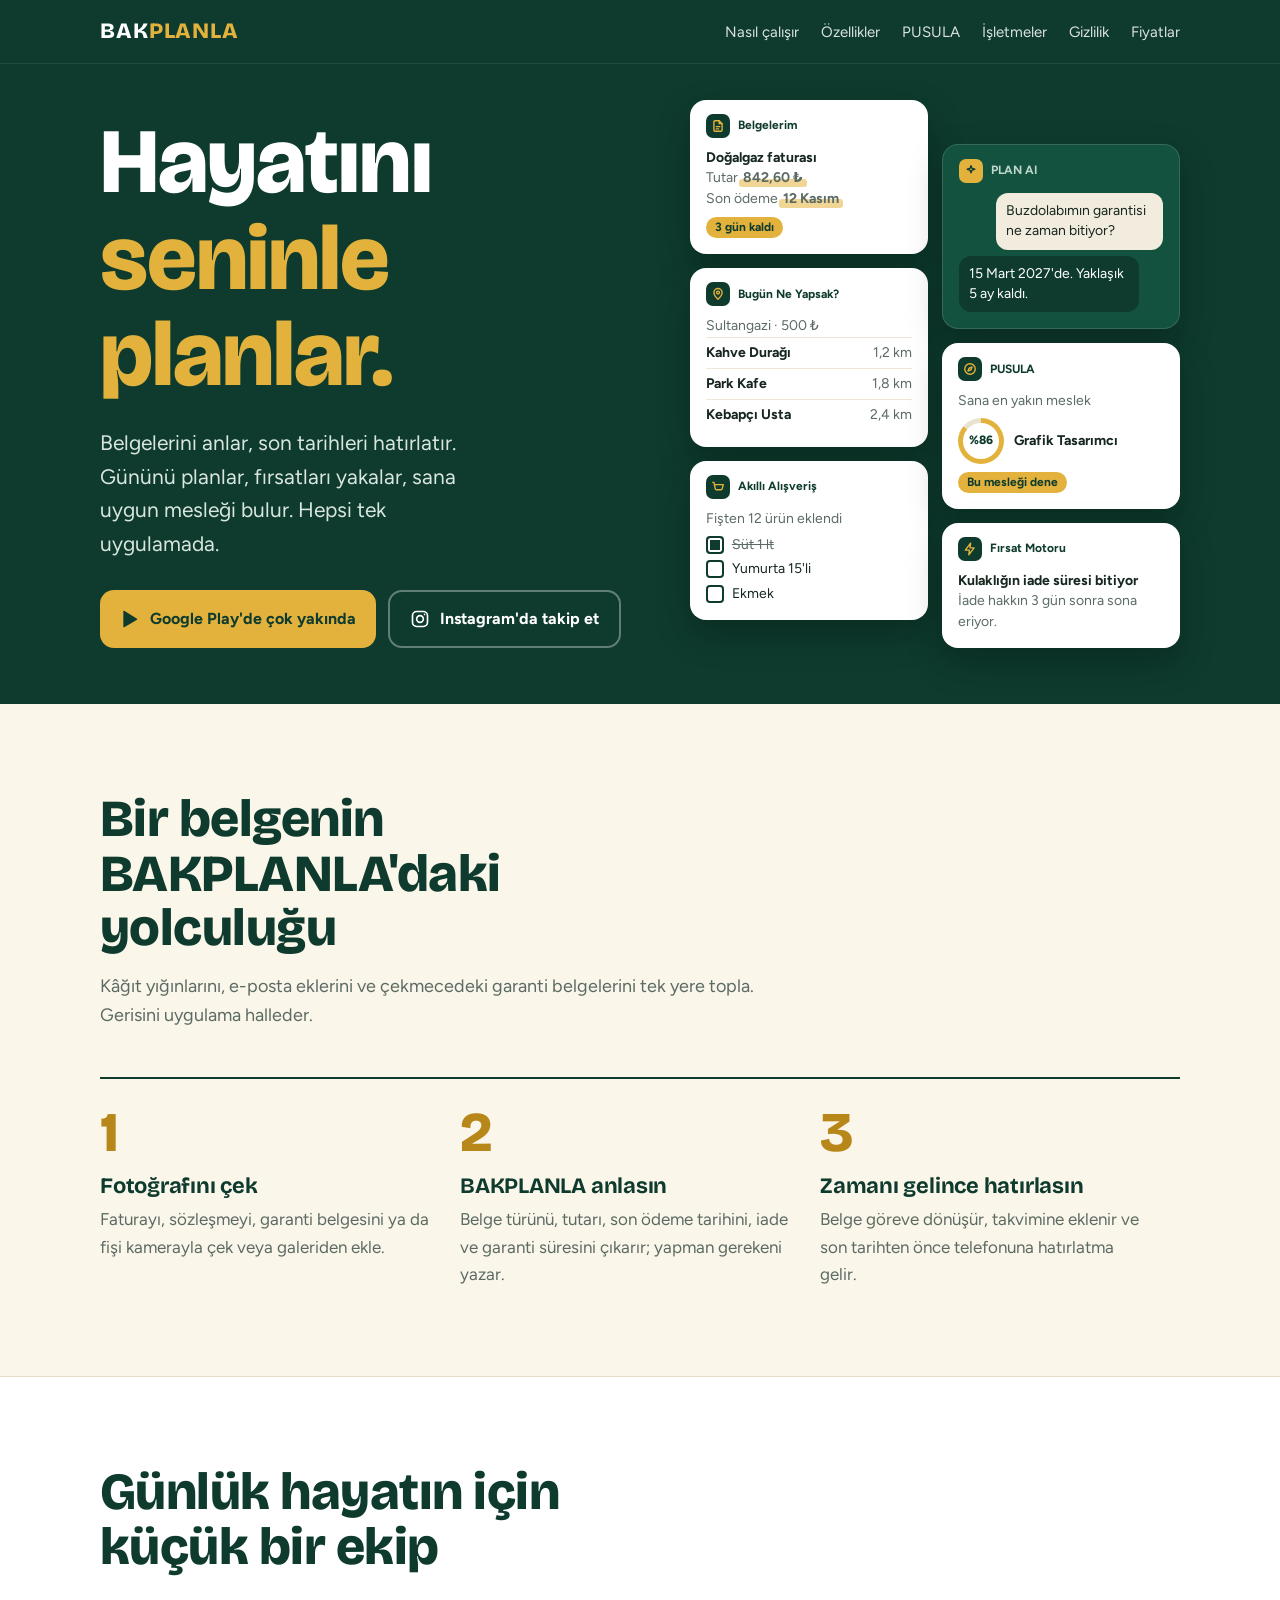
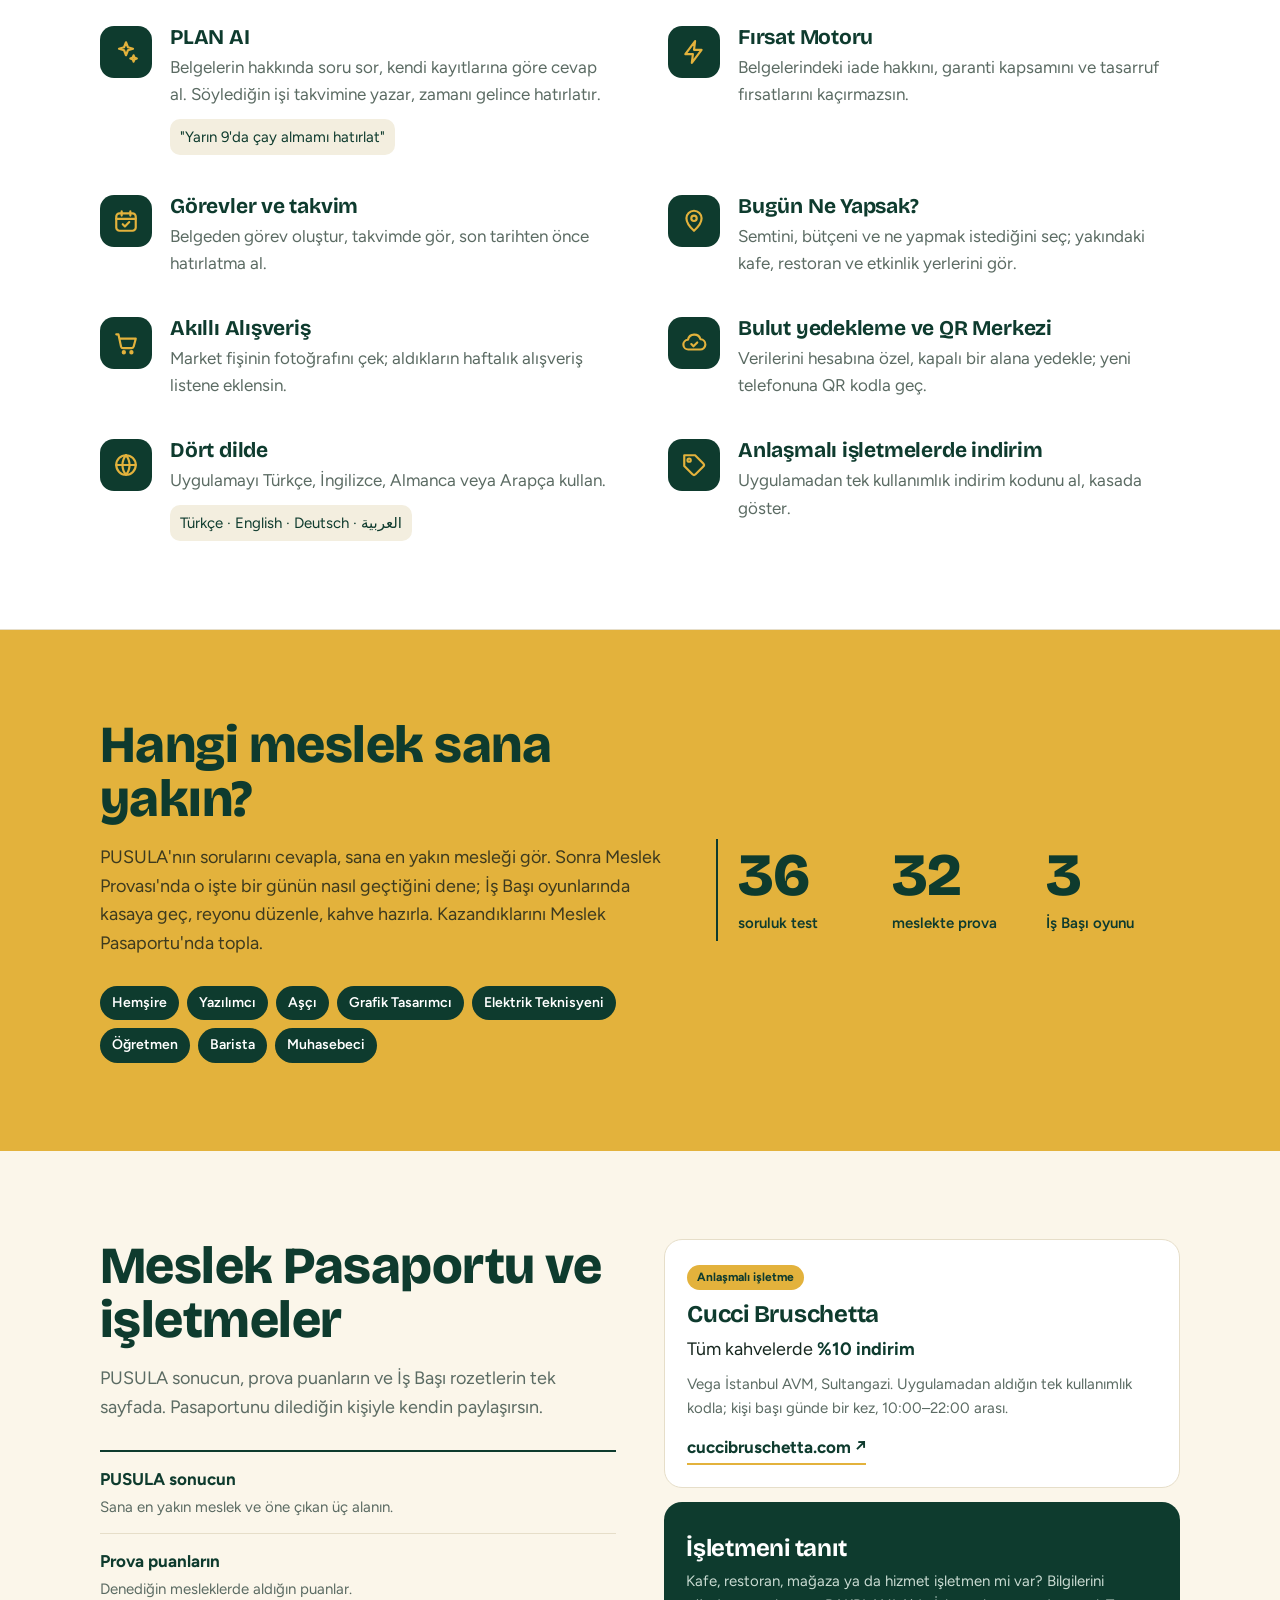
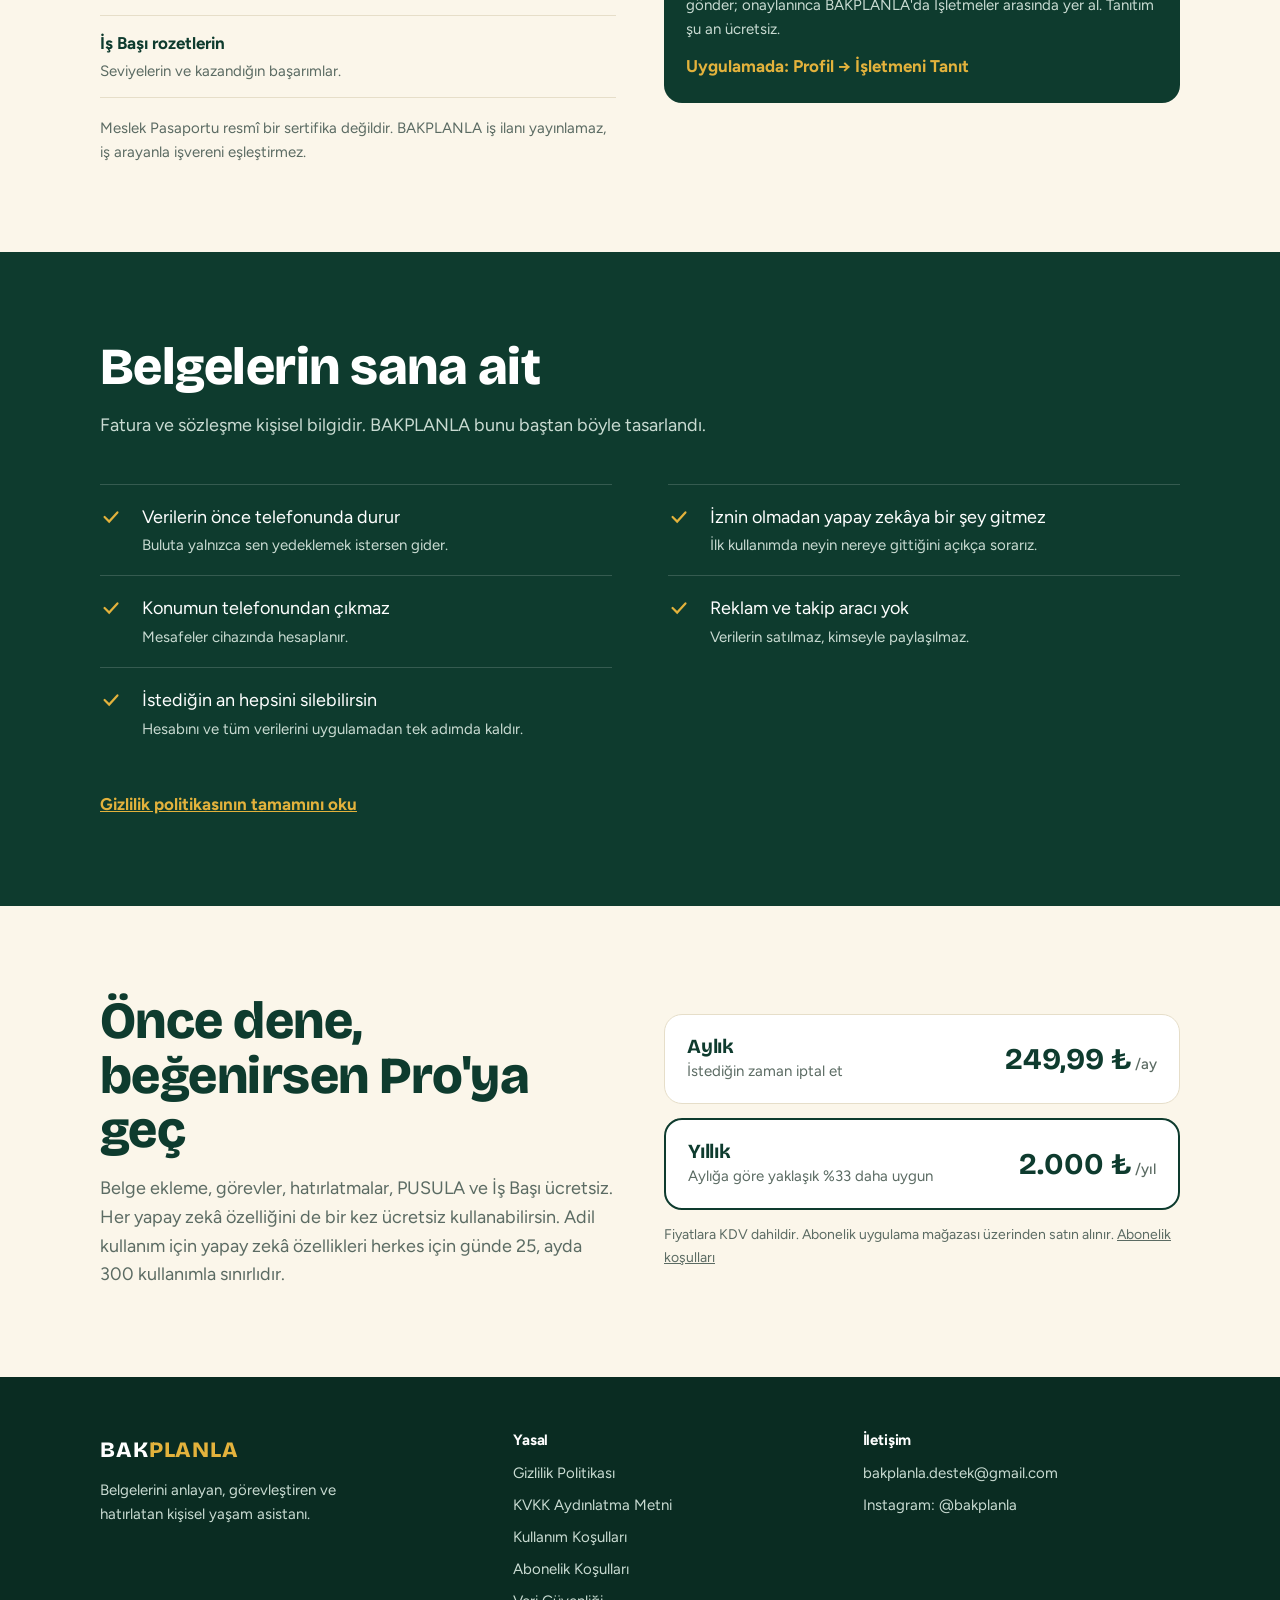
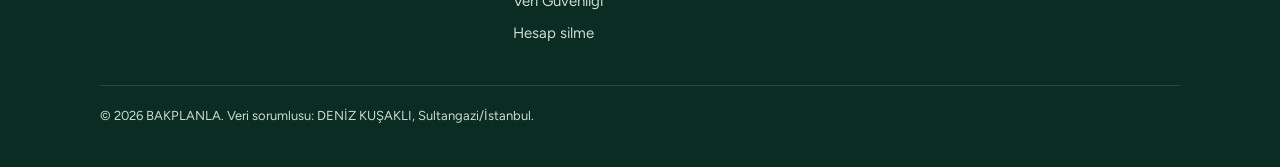
==== commit 06e05bb8: "Cucci Bruschetta resmi site bağlantısı" ====
--- a/index.html
+++ b/index.html
@@ -190,6 +190,8 @@
 .ortak .indirim b{color:var(--orman)}
 .ortak p.soluk{margin-top:8px;color:var(--gri);font-size:15px}
 .ortak + .ortak{margin-top:14px}
+.ortak .site-link{display:inline-block;margin-top:14px;font-weight:700;color:var(--orman);text-decoration:none;border-bottom:2px solid var(--altin);padding-bottom:2px}
+.ortak .site-link:hover{color:var(--altin)}
 .ortak.davet{background:var(--orman);color:#fff;border:0}
 .ortak.davet h3{color:#fff}
 .ortak.davet p.soluk{color:#C9DBD2}
@@ -411,6 +413,7 @@
           <h3>Cucci Bruschetta</h3>
           <p class="indirim">Tüm kahvelerde <b>%10 indirim</b></p>
           <p class="soluk">Vega İstanbul AVM, Sultangazi. Uygulamadan aldığın tek kullanımlık kodla; kişi başı günde bir kez, 10:00–22:00 arası.</p>
+          <a class="site-link" href="https://cuccibruschetta.com" target="_blank" rel="noopener">cuccibruschetta.com ↗</a>
         </div>
         <div class="ortak davet">
           <h3>İşletmeni tanıt</h3>
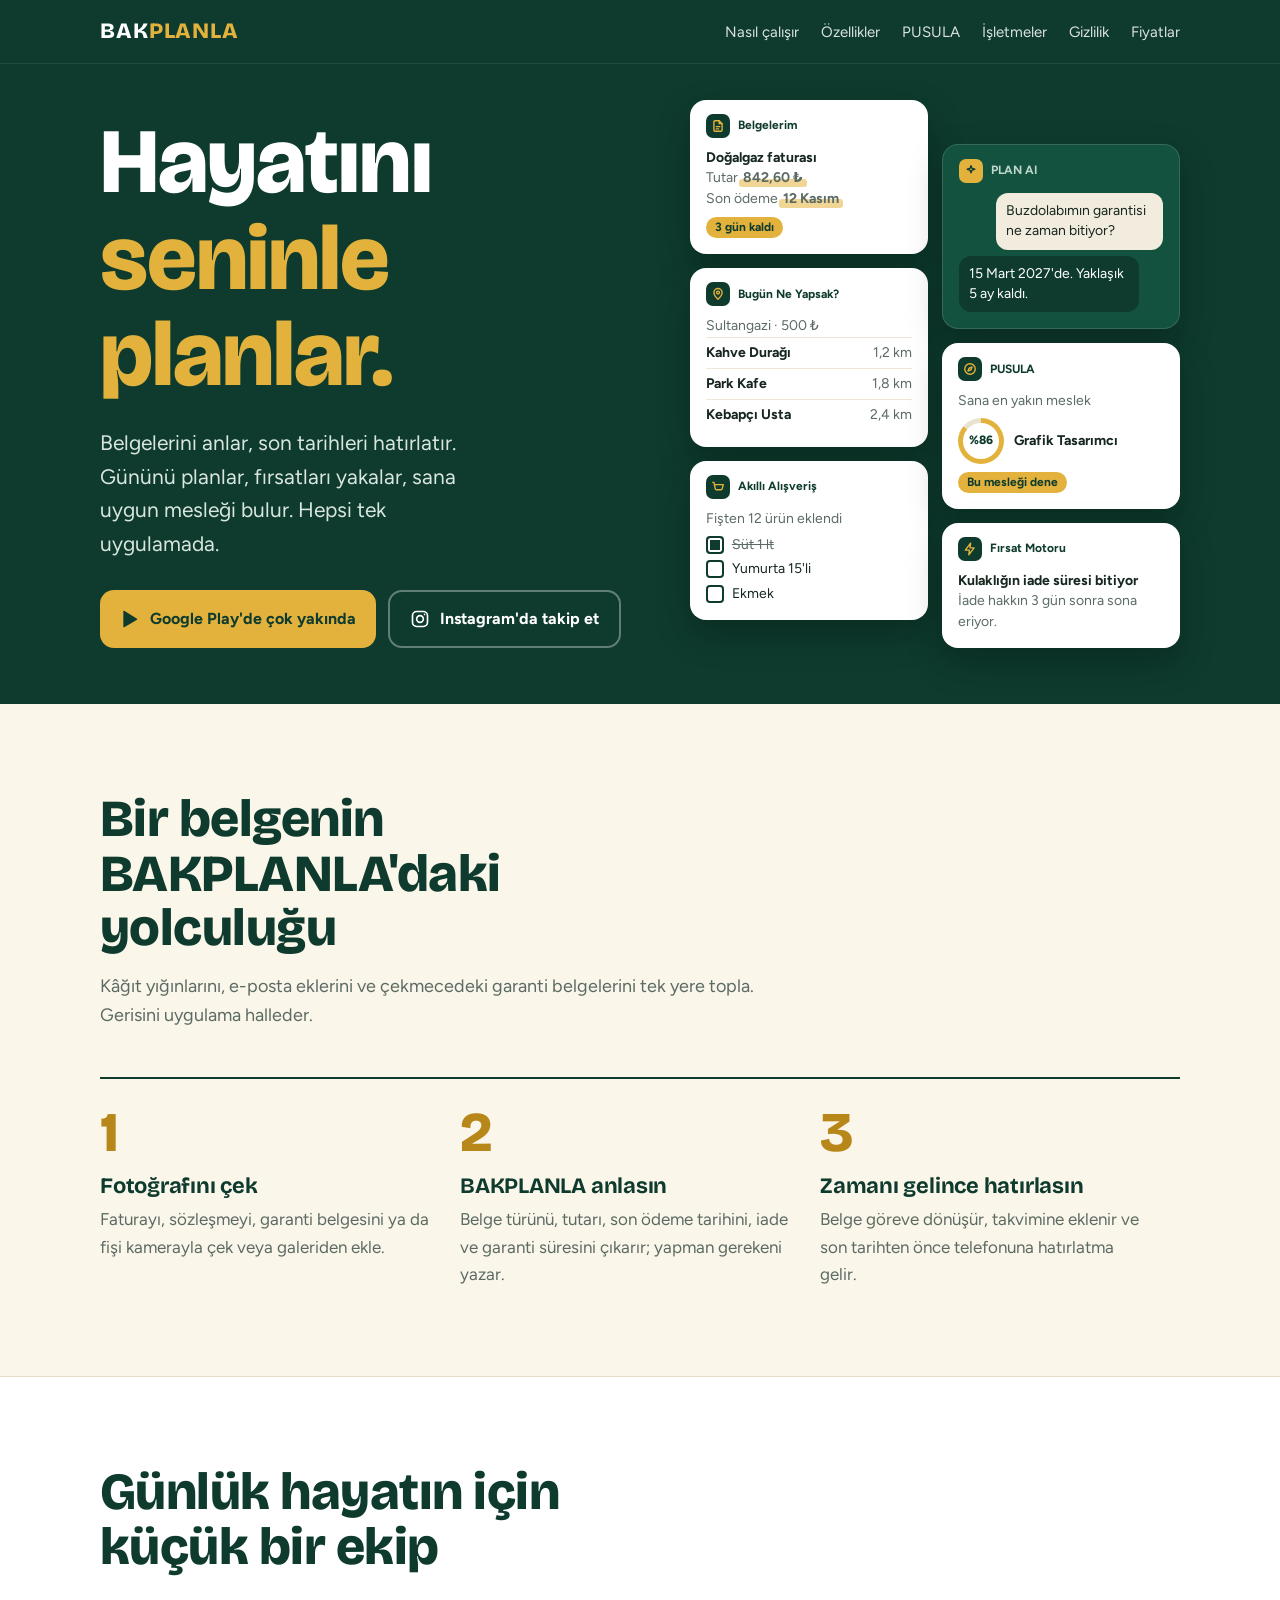
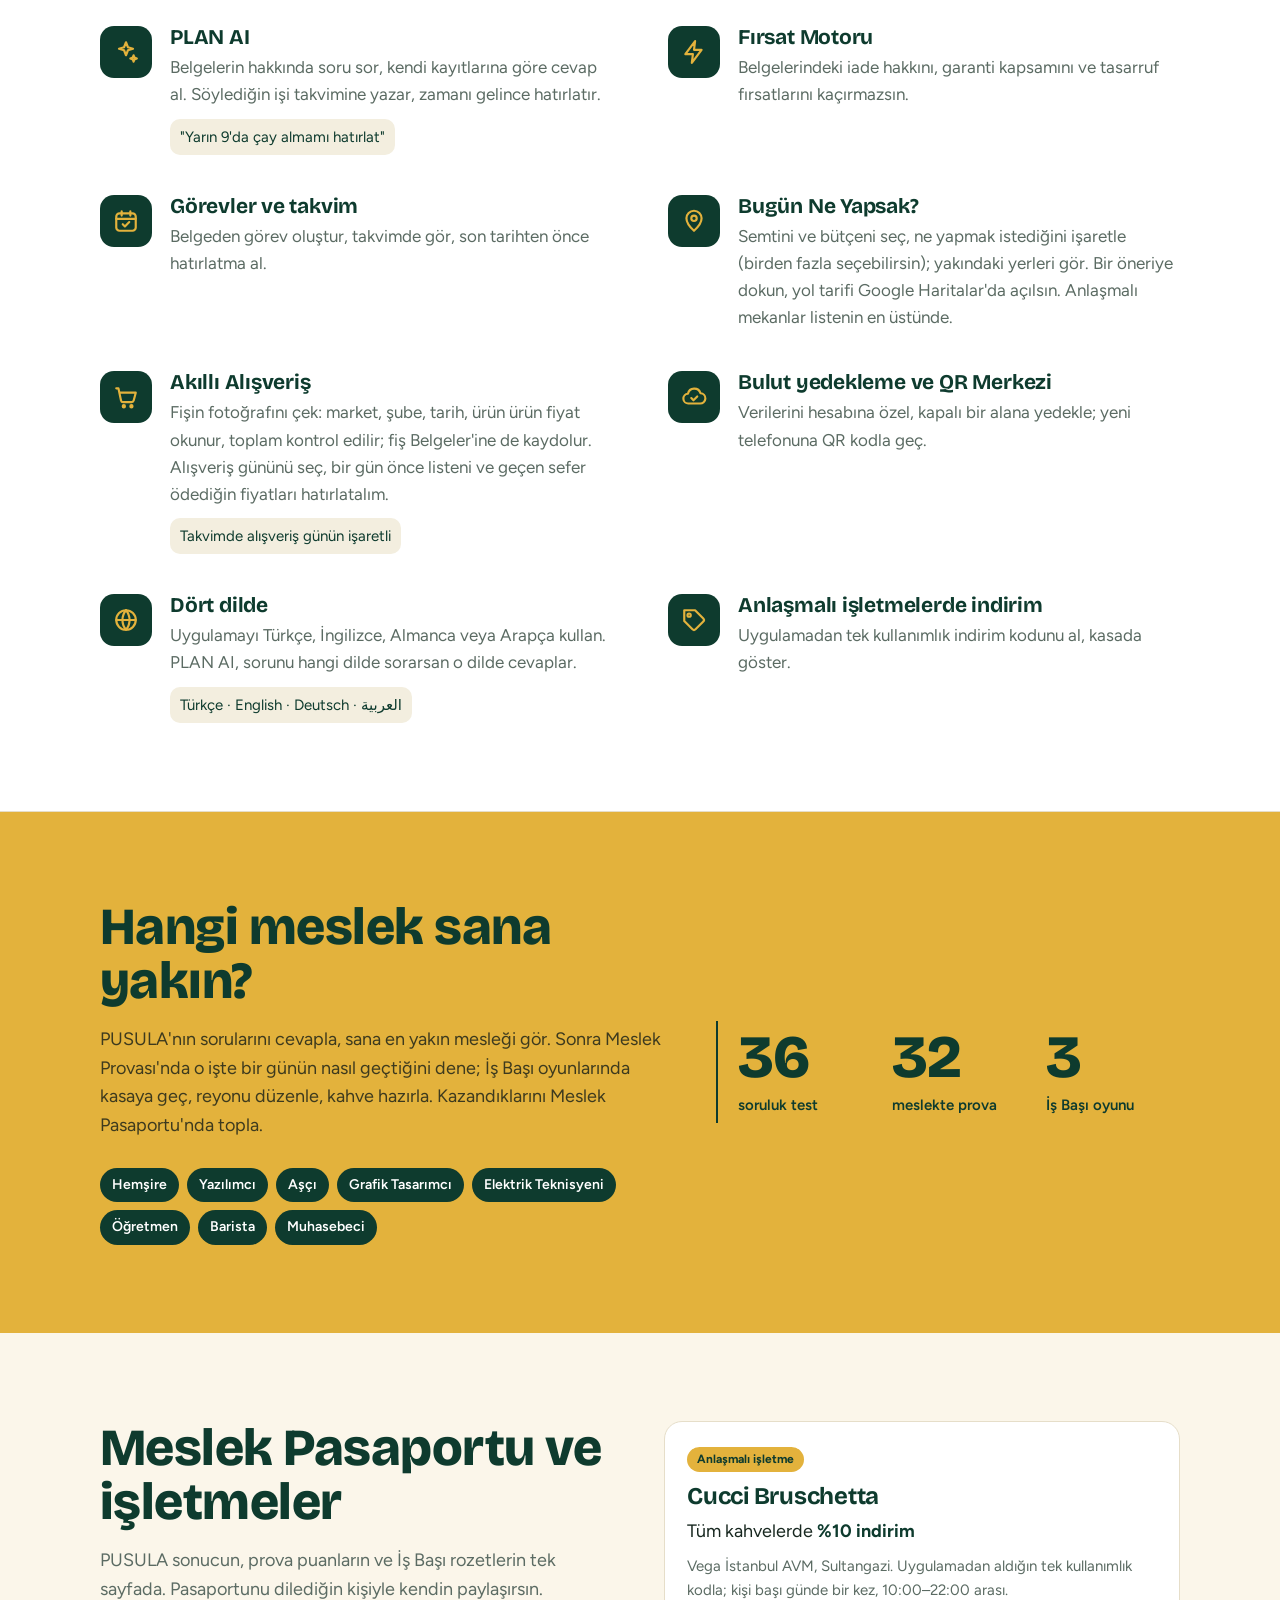
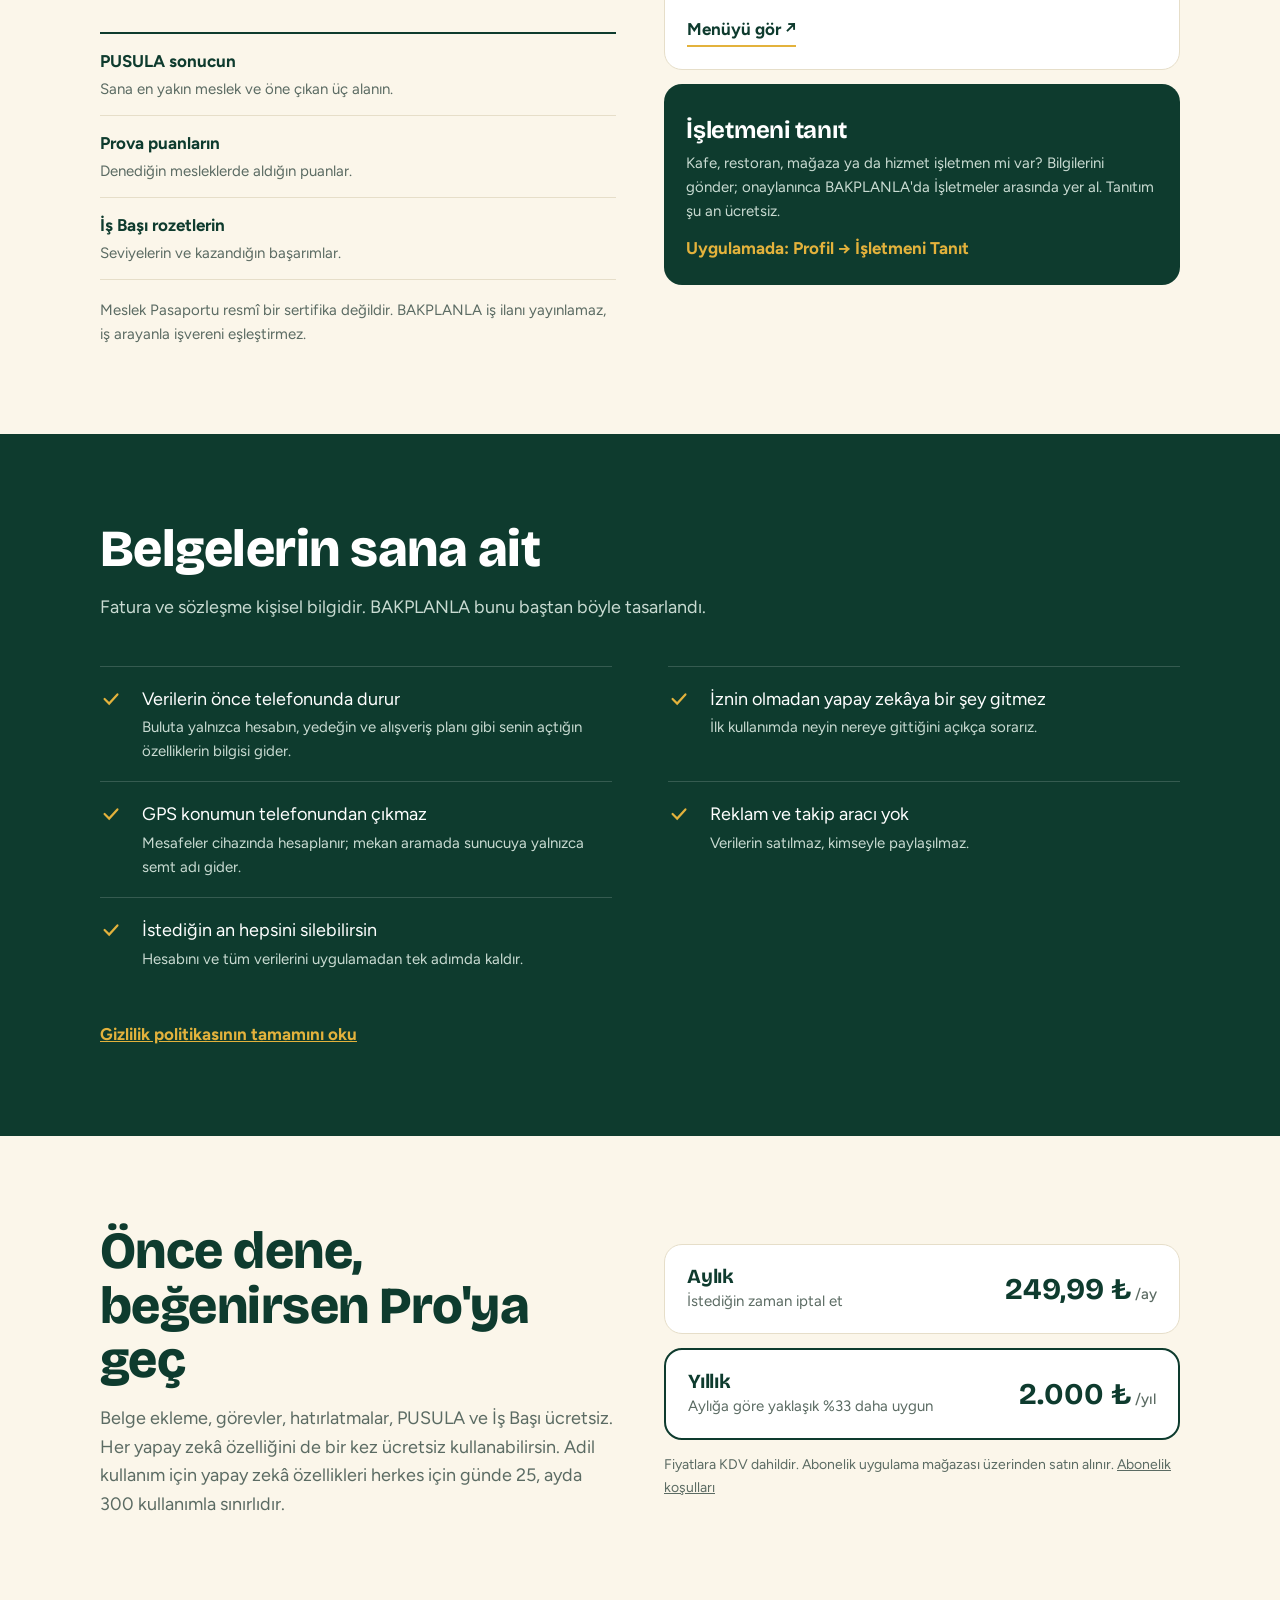
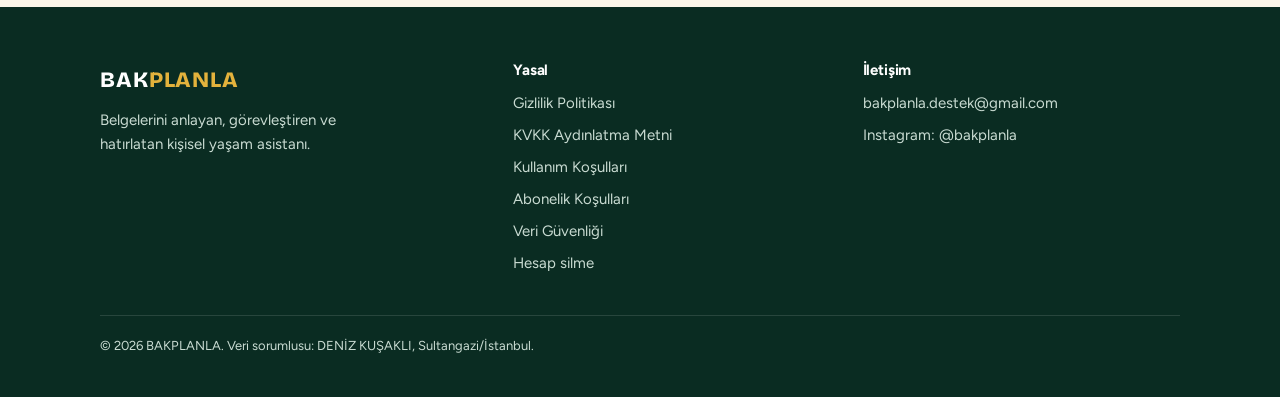
==== commit 0920905f: "Site guncelleme: fis okuma, alisveris plani, Bugun Ne Yapsak, Cucci linki, gizlilik/KVKK" ====
--- a/index.html
+++ b/index.html
@@ -356,11 +356,11 @@
         </div>
         <div class="ozellik">
           <div class="ikon"><svg width="26" height="26" viewBox="0 0 24 24" fill="none" stroke="#E3B23C" stroke-width="2" stroke-linecap="round" stroke-linejoin="round" aria-hidden="true"><path d="M12 21s-7-6.2-7-11.5A7 7 0 0 1 19 9.5C19 14.8 12 21 12 21z"/><circle cx="12" cy="9.5" r="2.5"/></svg></div>
-          <div><h3>Bugün Ne Yapsak?</h3><p>Semtini, bütçeni ve ne yapmak istediğini seç; yakındaki kafe, restoran ve etkinlik yerlerini gör.</p></div>
+          <div><h3>Bugün Ne Yapsak?</h3><p>Semtini ve bütçeni seç, ne yapmak istediğini işaretle (birden fazla seçebilirsin); yakındaki yerleri gör. Bir öneriye dokun, yol tarifi Google Haritalar'da açılsın. Anlaşmalı mekanlar listenin en üstünde.</p></div>
         </div>
         <div class="ozellik">
           <div class="ikon"><svg width="26" height="26" viewBox="0 0 24 24" fill="none" stroke="#E3B23C" stroke-width="2" stroke-linecap="round" stroke-linejoin="round" aria-hidden="true"><path d="M3 4h2l2.4 11.2a2 2 0 0 0 2 1.6h7.7a2 2 0 0 0 2-1.5L21 8H6"/><circle cx="10" cy="20.5" r="1"/><circle cx="17" cy="20.5" r="1"/></svg></div>
-          <div><h3>Akıllı Alışveriş</h3><p>Market fişinin fotoğrafını çek; aldıkların haftalık alışveriş listene eklensin.</p></div>
+          <div><h3>Akıllı Alışveriş</h3><p>Fişin fotoğrafını çek: market, şube, tarih, ürün ürün fiyat okunur, toplam kontrol edilir; fiş Belgeler'ine de kaydolur. Alışveriş gününü seç, bir gün önce listeni ve geçen sefer ödediğin fiyatları hatırlatalım.</p><span class="ornek">Takvimde alışveriş günün işaretli</span></div>
         </div>
         <div class="ozellik">
           <div class="ikon"><svg width="26" height="26" viewBox="0 0 24 24" fill="none" stroke="#E3B23C" stroke-width="2" stroke-linecap="round" stroke-linejoin="round" aria-hidden="true"><path d="M7 18a4.5 4.5 0 0 1-.6-9A6 6 0 0 1 18 8.5a4 4 0 0 1-.5 9.5z"/><path d="m9.5 13 2 2 3.5-3.5"/></svg></div>
@@ -368,7 +368,7 @@
         </div>
         <div class="ozellik">
           <div class="ikon"><svg width="26" height="26" viewBox="0 0 24 24" fill="none" stroke="#E3B23C" stroke-width="2" stroke-linecap="round" stroke-linejoin="round" aria-hidden="true"><circle cx="12" cy="12" r="9"/><path d="M3 12h18M12 3a14 14 0 0 1 0 18M12 3a14 14 0 0 0 0 18"/></svg></div>
-          <div><h3>Dört dilde</h3><p>Uygulamayı Türkçe, İngilizce, Almanca veya Arapça kullan.</p><span class="ornek">Türkçe · English · Deutsch · <span lang="ar" dir="rtl">العربية</span></span></div>
+          <div><h3>Dört dilde</h3><p>Uygulamayı Türkçe, İngilizce, Almanca veya Arapça kullan. PLAN AI, sorunu hangi dilde sorarsan o dilde cevaplar.</p><span class="ornek">Türkçe · English · Deutsch · <span lang="ar" dir="rtl">العربية</span></span></div>
         </div>
         <div class="ozellik">
           <div class="ikon"><svg width="26" height="26" viewBox="0 0 24 24" fill="none" stroke="#E3B23C" stroke-width="2" stroke-linecap="round" stroke-linejoin="round" aria-hidden="true"><path d="M20.6 13.4 13.4 20.6a2 2 0 0 1-2.8 0L3 13V3h10l7.6 7.6a2 2 0 0 1 0 2.8z"/><circle cx="7.5" cy="7.5" r="1.5"/></svg></div>
@@ -413,7 +413,7 @@
           <h3>Cucci Bruschetta</h3>
           <p class="indirim">Tüm kahvelerde <b>%10 indirim</b></p>
           <p class="soluk">Vega İstanbul AVM, Sultangazi. Uygulamadan aldığın tek kullanımlık kodla; kişi başı günde bir kez, 10:00–22:00 arası.</p>
-          <a class="site-link" href="https://cuccibruschetta.com" target="_blank" rel="noopener">cuccibruschetta.com ↗</a>
+          <a class="site-link" href="https://gncmenu.com/cucci-bruschetta/" target="_blank" rel="noopener">Menüyü gör ↗</a>
         </div>
         <div class="ortak davet">
           <h3>İşletmeni tanıt</h3>
@@ -429,9 +429,9 @@
       <h2>Belgelerin sana ait</h2>
       <p class="giris-metni">Fatura ve sözleşme kişisel bilgidir. BAKPLANLA bunu baştan böyle tasarlandı.</p>
       <ul class="sozler">
-        <li><svg width="22" height="22" viewBox="0 0 24 24" fill="none" stroke="#E3B23C" stroke-width="2.4" stroke-linecap="round" aria-hidden="true"><path d="m5 12 5 5 9-10"/></svg><div>Verilerin önce telefonunda durur<span>Buluta yalnızca sen yedeklemek istersen gider.</span></div></li>
+        <li><svg width="22" height="22" viewBox="0 0 24 24" fill="none" stroke="#E3B23C" stroke-width="2.4" stroke-linecap="round" aria-hidden="true"><path d="m5 12 5 5 9-10"/></svg><div>Verilerin önce telefonunda durur<span>Buluta yalnızca hesabın, yedeğin ve alışveriş planı gibi senin açtığın özelliklerin bilgisi gider.</span></div></li>
         <li><svg width="22" height="22" viewBox="0 0 24 24" fill="none" stroke="#E3B23C" stroke-width="2.4" stroke-linecap="round" aria-hidden="true"><path d="m5 12 5 5 9-10"/></svg><div>İznin olmadan yapay zekâya bir şey gitmez<span>İlk kullanımda neyin nereye gittiğini açıkça sorarız.</span></div></li>
-        <li><svg width="22" height="22" viewBox="0 0 24 24" fill="none" stroke="#E3B23C" stroke-width="2.4" stroke-linecap="round" aria-hidden="true"><path d="m5 12 5 5 9-10"/></svg><div>Konumun telefonundan çıkmaz<span>Mesafeler cihazında hesaplanır.</span></div></li>
+        <li><svg width="22" height="22" viewBox="0 0 24 24" fill="none" stroke="#E3B23C" stroke-width="2.4" stroke-linecap="round" aria-hidden="true"><path d="m5 12 5 5 9-10"/></svg><div>GPS konumun telefonundan çıkmaz<span>Mesafeler cihazında hesaplanır; mekan aramada sunucuya yalnızca semt adı gider.</span></div></li>
         <li><svg width="22" height="22" viewBox="0 0 24 24" fill="none" stroke="#E3B23C" stroke-width="2.4" stroke-linecap="round" aria-hidden="true"><path d="m5 12 5 5 9-10"/></svg><div>Reklam ve takip aracı yok<span>Verilerin satılmaz, kimseyle paylaşılmaz.</span></div></li>
         <li><svg width="22" height="22" viewBox="0 0 24 24" fill="none" stroke="#E3B23C" stroke-width="2.4" stroke-linecap="round" aria-hidden="true"><path d="m5 12 5 5 9-10"/></svg><div>İstediğin an hepsini silebilirsin<span>Hesabını ve tüm verilerini uygulamadan tek adımda kaldır.</span></div></li>
       </ul>
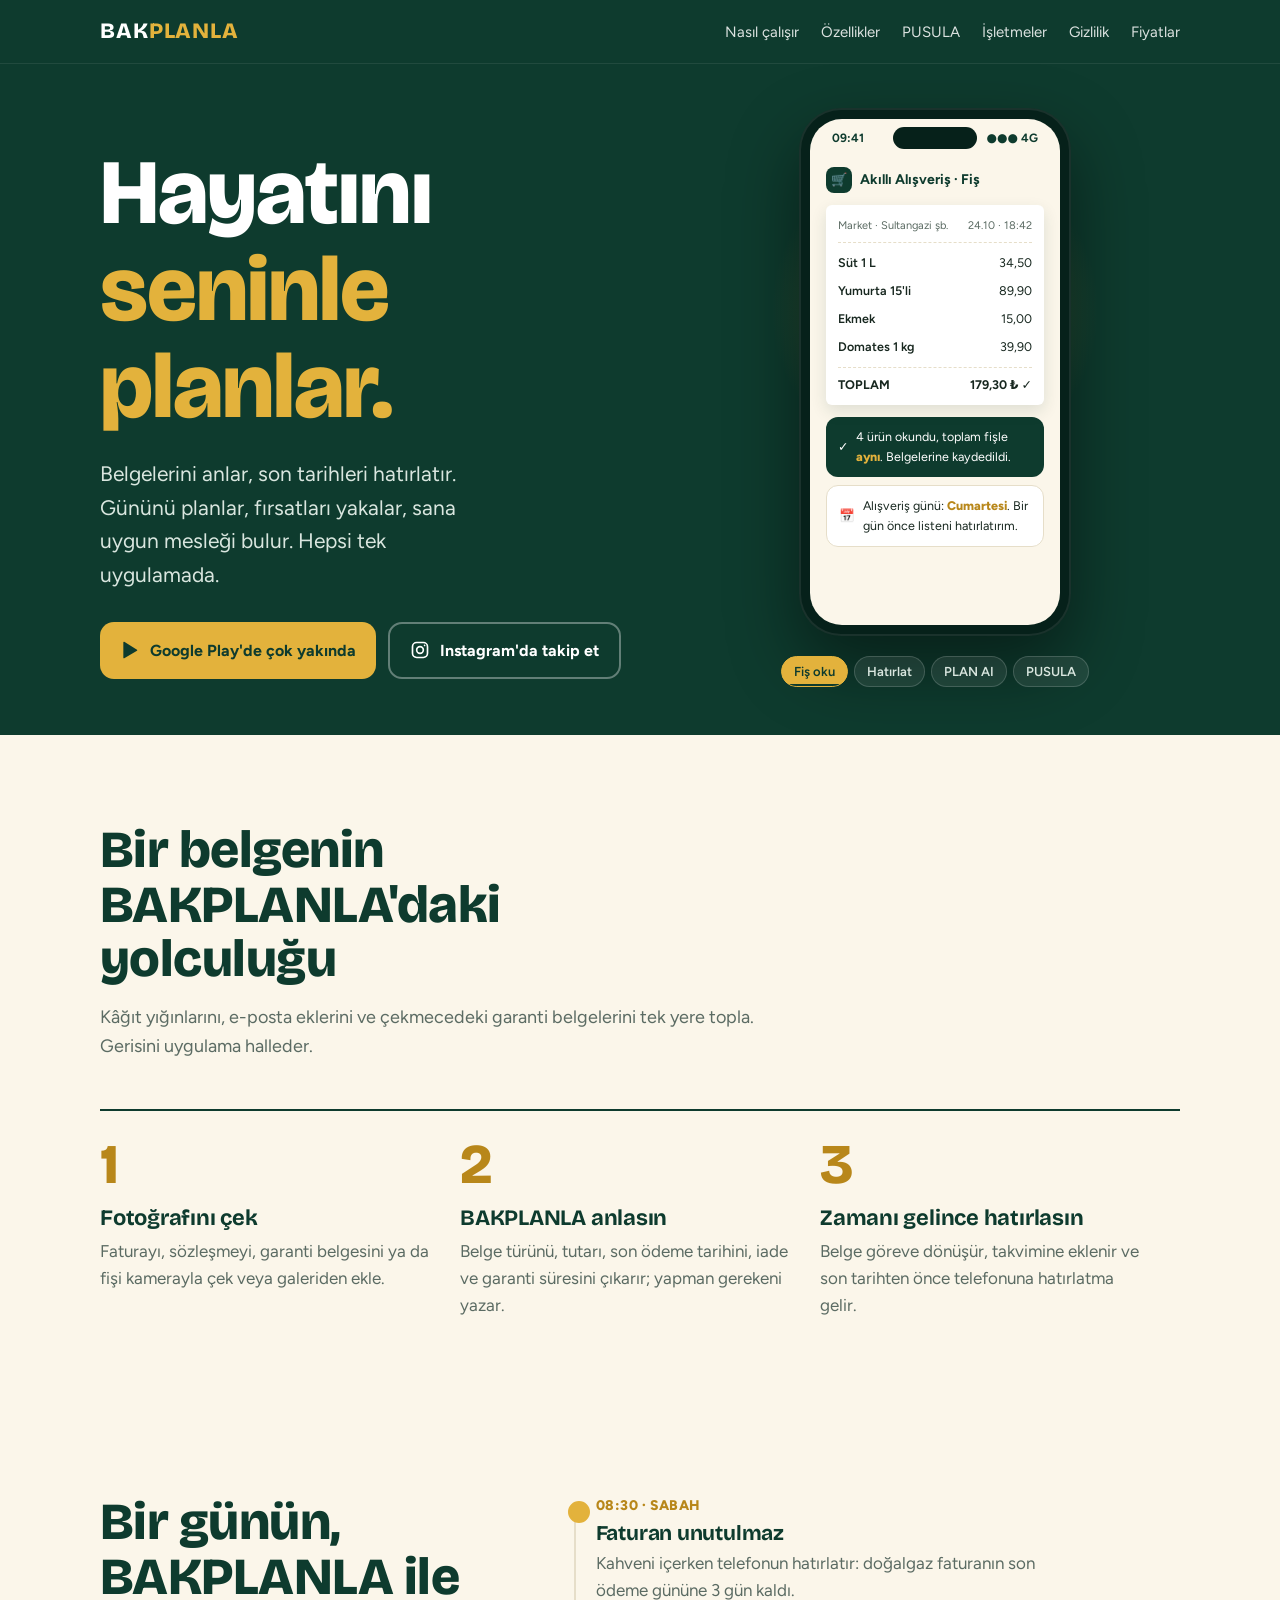
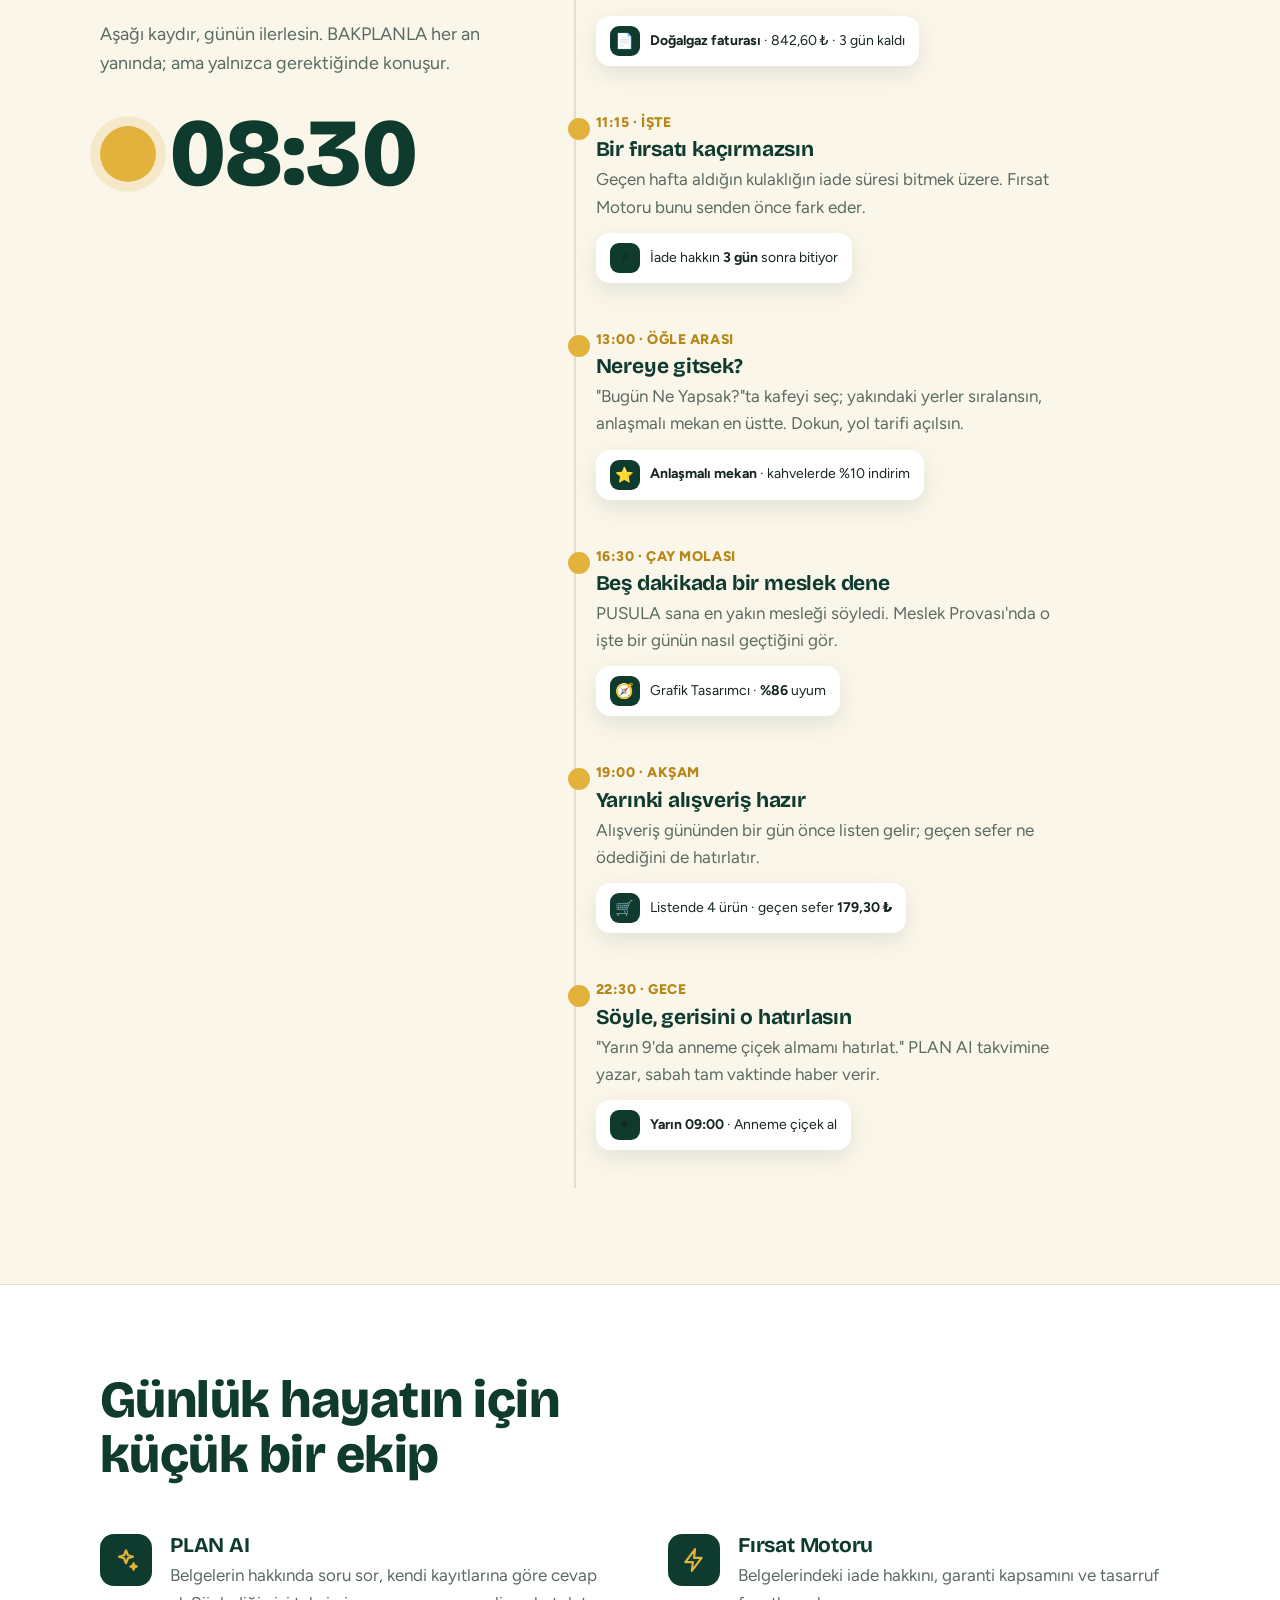
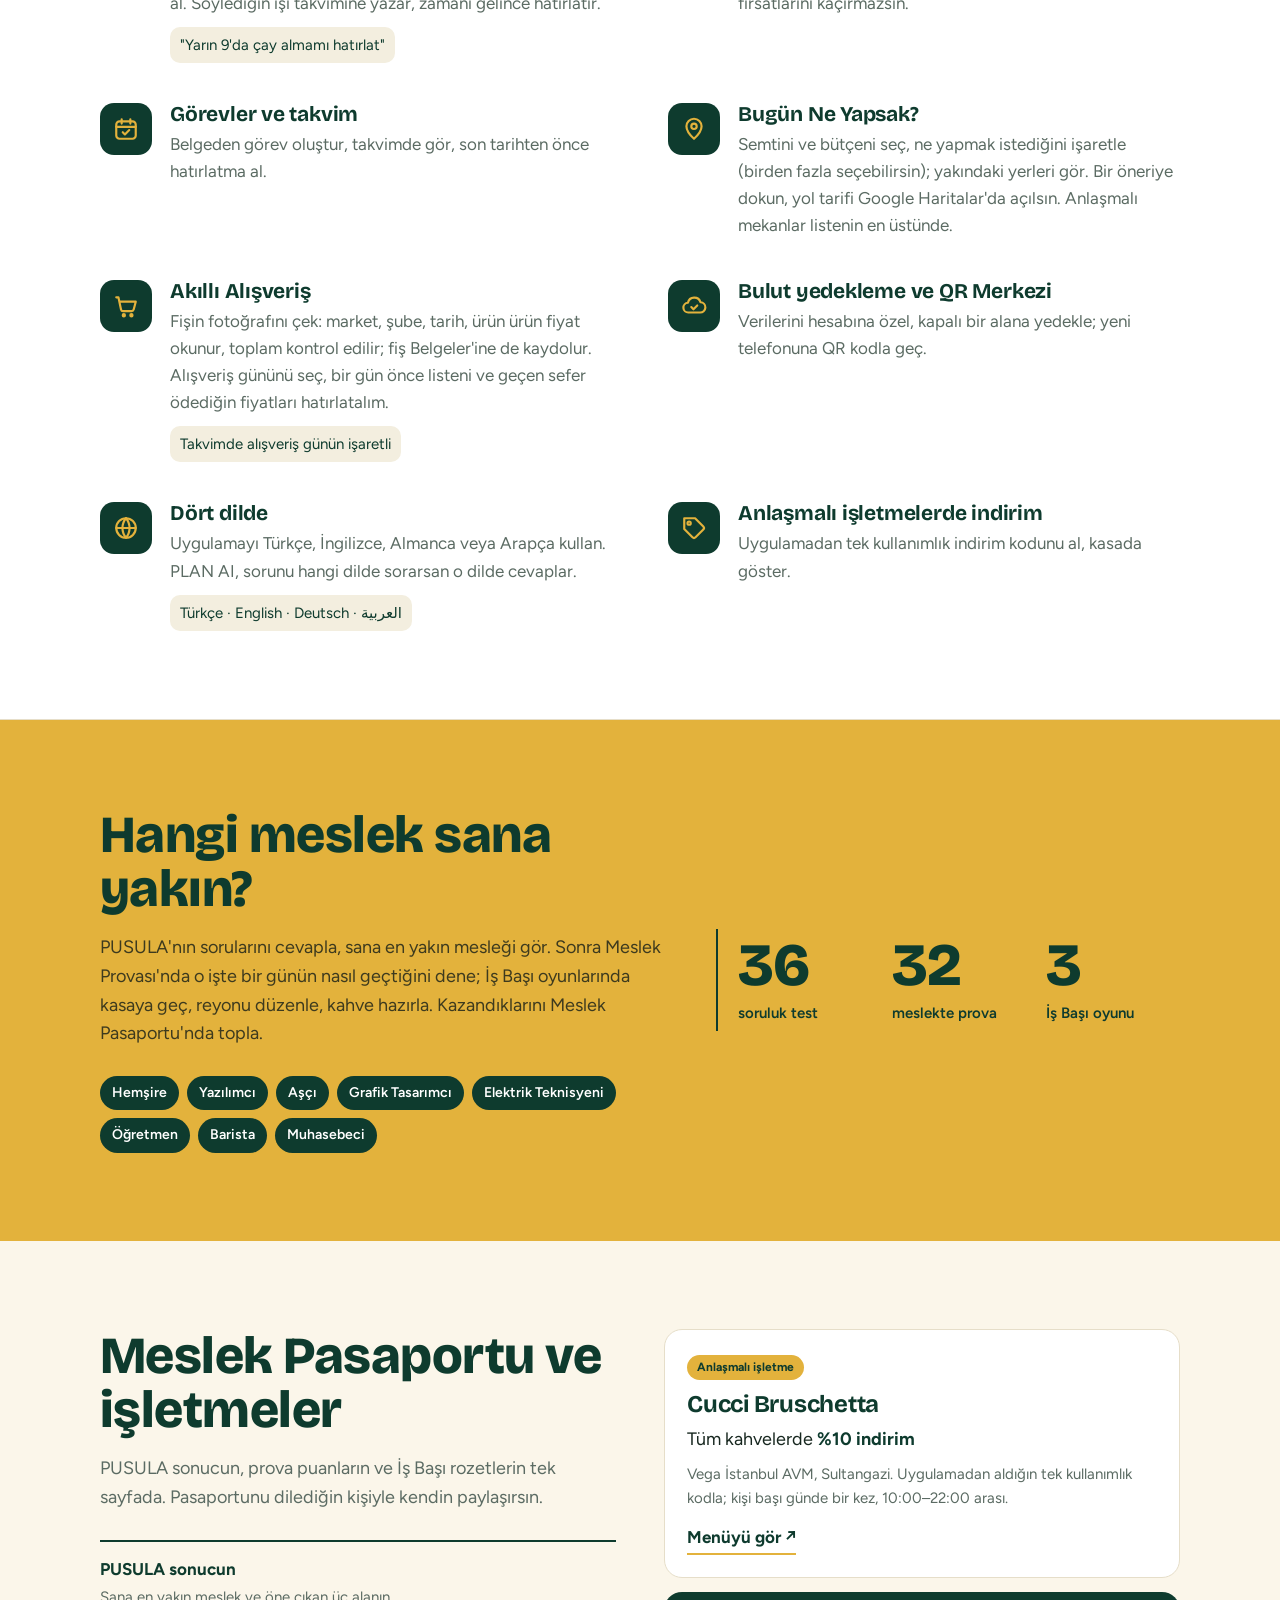
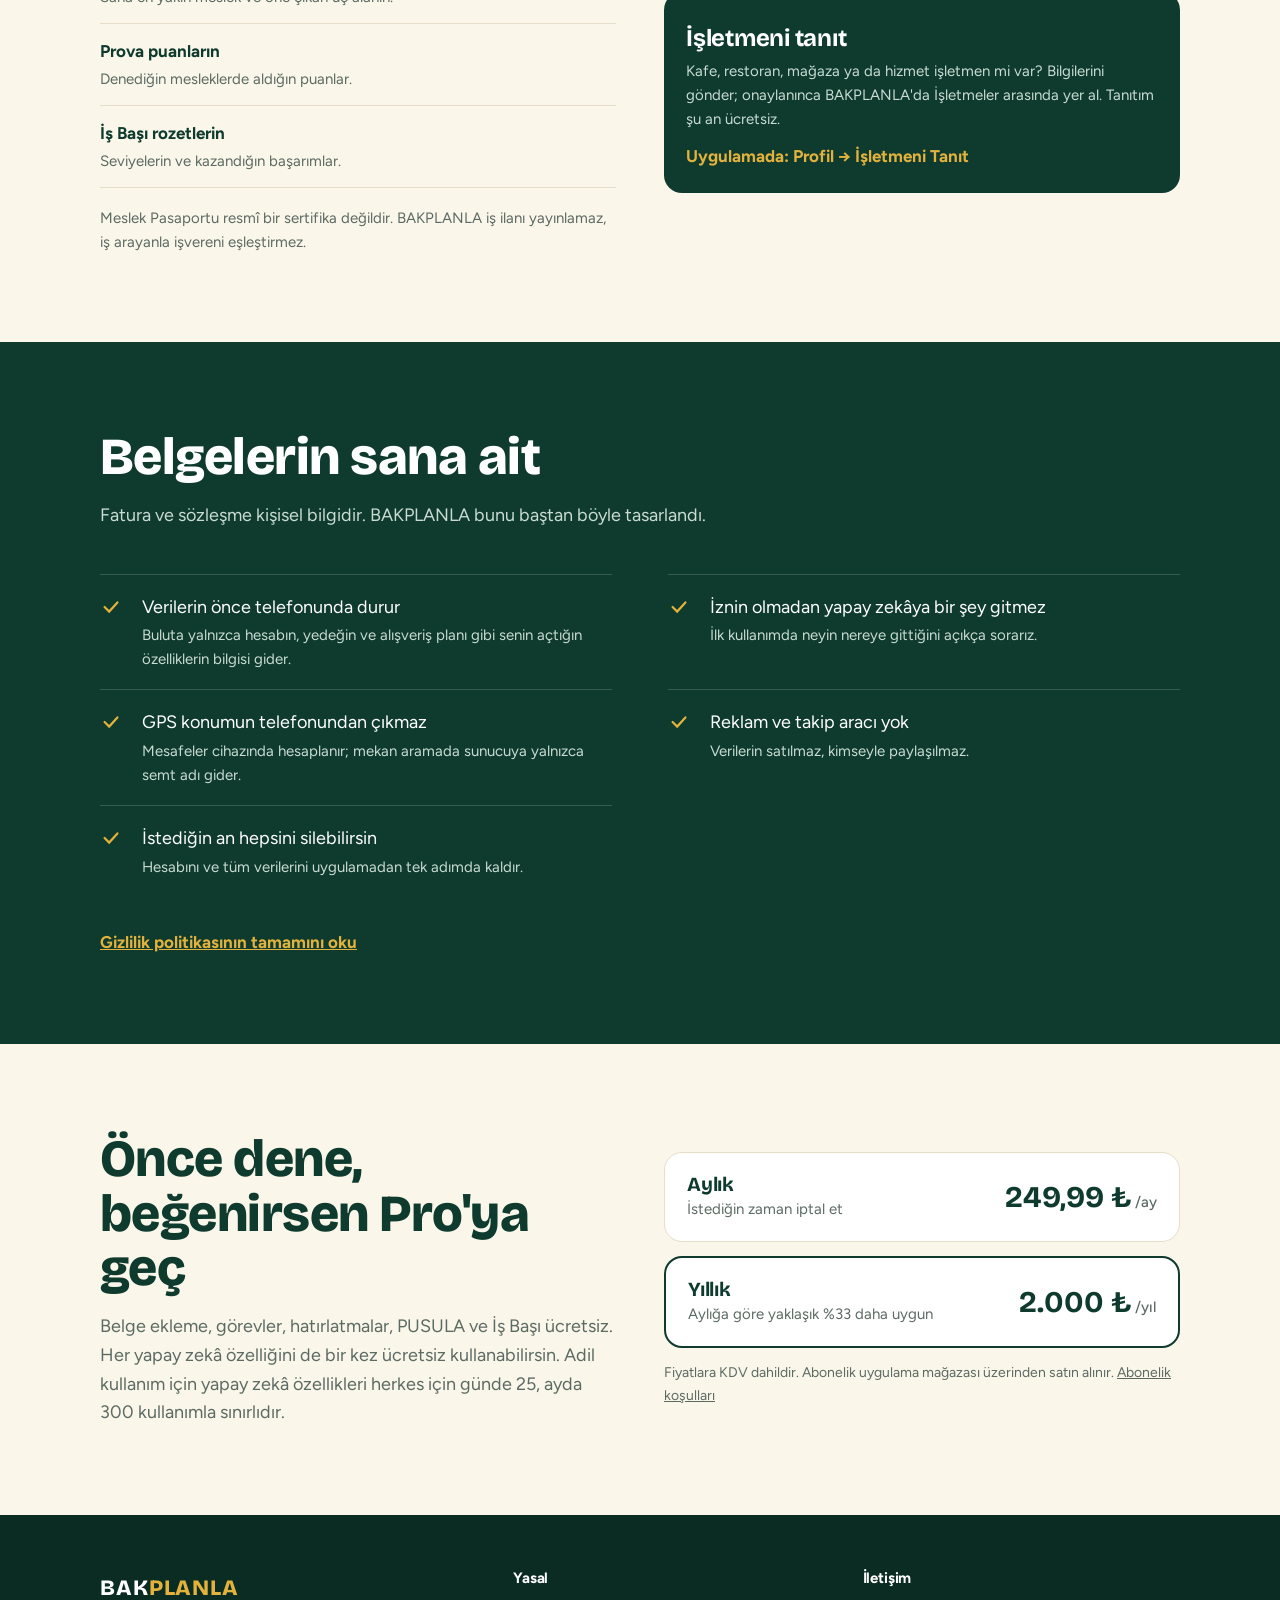
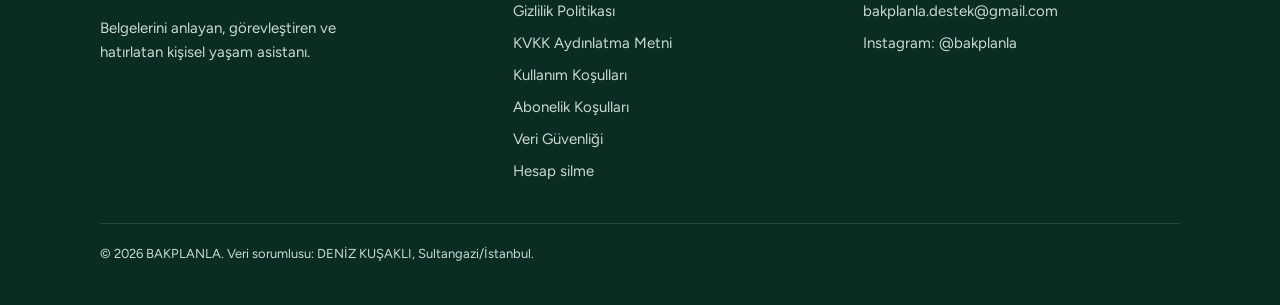
==== commit a5496859: "Ana sayfa: canli telefon animasyonu ve 'Bir gunun BAKPLANLA ile' bolumu Co-Authored-By: Claude Opus " ====
--- a/index.html
+++ b/index.html
@@ -212,6 +212,111 @@
 .alt .slogan{margin-top:10px;max-width:28ch}
 .alt .telif{grid-column:1/-1;border-top:1px solid rgba(255,255,255,.12);padding-top:20px;margin-top:8px;font-size:13px}
 @media (max-width:760px){.alt .wrap{grid-template-columns:1fr}}
+/* ===== Canlı telefon (giriş) ===== */
+.sahne{position:relative;display:flex;flex-direction:column;align-items:center;padding:8px 0 48px}
+.sahne::before{content:"";position:absolute;top:40px;left:50%;width:340px;height:340px;transform:translateX(-50%);background:radial-gradient(circle,rgba(227,178,60,.32),rgba(227,178,60,0) 68%);pointer-events:none}
+.telefon{position:relative;width:272px;height:528px;border-radius:42px;background:#06211A;padding:11px;box-shadow:0 30px 70px rgba(0,0,0,.45),inset 0 0 0 2px rgba(255,255,255,.08)}
+.telefon .ekran{position:relative;width:100%;height:100%;border-radius:32px;background:var(--krem);overflow:hidden;color:var(--murekkep)}
+.telefon .centik{position:absolute;top:8px;left:50%;transform:translateX(-50%);width:84px;height:22px;border-radius:12px;background:#06211A;z-index:5}
+.telefon .durum{display:flex;justify-content:space-between;padding:10px 22px 0;font-size:12px;font-weight:700;color:var(--orman)}
+.tf-sahne{position:absolute;inset:38px 0 0;padding:10px 16px 16px;opacity:0;visibility:hidden;transition:opacity .45s ease,visibility 0s .45s}
+.tf-sahne.aktif{opacity:1;visibility:visible;transition:opacity .45s ease}
+.tf-ust{display:flex;align-items:center;gap:8px;font-weight:700;font-size:14px;color:var(--orman);margin-bottom:12px}
+.tf-ust i{width:26px;height:26px;border-radius:8px;background:var(--orman);display:grid;place-items:center;font-style:normal;font-size:13px}
+/* 1: fiş */
+.fis{position:relative;background:#fff;border-radius:6px;padding:12px 12px 10px;box-shadow:0 6px 16px rgba(14,59,46,.12);font-size:12.5px;overflow:hidden}
+.fis .fbas{display:flex;justify-content:space-between;color:var(--gri);font-size:11px;border-bottom:1px dashed var(--cizgi);padding-bottom:7px;margin-bottom:6px}
+.fis .satir{display:flex;justify-content:space-between;padding:4px 0;opacity:0;transform:translateX(-8px);transition:opacity .35s ease,transform .35s ease}
+.fis .satir b{font-weight:600}
+.fis .tarama{position:absolute;left:0;right:0;top:0;height:3px;background:var(--altin);box-shadow:0 0 14px 4px rgba(227,178,60,.55);opacity:0}
+.fis .toplam{display:flex;justify-content:space-between;border-top:1px dashed var(--cizgi);margin-top:6px;padding-top:7px;font-weight:700;opacity:0;transition:opacity .4s ease}
+.tf-onay{margin-top:12px;display:flex;align-items:center;gap:8px;background:var(--orman);color:#fff;border-radius:12px;padding:10px 12px;font-size:12.5px;opacity:0;transform:translateY(8px);transition:opacity .4s ease,transform .4s ease}
+.tf-onay span{color:var(--altin);font-weight:800}
+.aktif .fis .tarama{animation:tara 1.3s ease-in-out .1s 1 forwards}
+.aktif .fis .satir{opacity:1;transform:none}
+.aktif .fis .satir:nth-of-type(2){transition-delay:.5s}.aktif .fis .satir:nth-of-type(3){transition-delay:.8s}.aktif .fis .satir:nth-of-type(4){transition-delay:1.1s}.aktif .fis .satir:nth-of-type(5){transition-delay:1.4s}
+.aktif .fis .toplam{opacity:1;transition-delay:1.8s}
+.aktif .tf-onay{opacity:1;transform:none;transition-delay:2.3s}
+.tf-onay2{background:#fff;color:var(--murekkep);border:1px solid var(--cizgi);margin-top:8px}.tf-onay2 span{color:var(--altin-koyu)}
+.aktif .tf-onay2{transition-delay:3.1s}
+@keyframes tara{0%{top:0;opacity:1}90%{opacity:1}100%{top:100%;opacity:0}}
+/* 2: kilit ekranı bildirimi */
+.tf-kilit{inset:0;padding:0;background:linear-gradient(170deg,#145240,#0E3B2E 60%,#082a20);color:#fff;text-align:center}
+.tf-kilit .saat{margin-top:76px;font-family:"Bricolage Grotesque",sans-serif;font-size:62px;font-weight:700;line-height:1}
+.tf-kilit .gun{margin-top:6px;font-size:13px;color:#BFD6CB}
+.bildirim{margin:34px 12px 0;text-align:left;background:rgba(255,255,255,.95);color:var(--murekkep);border-radius:18px;padding:11px 13px;font-size:12px;line-height:1.45;box-shadow:0 12px 30px rgba(0,0,0,.35);opacity:0;transform:translateY(-40px) scale(.96);transition:opacity .45s ease,transform .5s cubic-bezier(.2,1.3,.4,1)}
+.bildirim .bb{display:flex;justify-content:space-between;font-size:10.5px;color:var(--gri);margin-bottom:3px}
+.bildirim .bb b{color:var(--orman);letter-spacing:.04em}
+.bildirim strong{display:block;font-size:12.5px;margin-bottom:2px}
+.aktif .bildirim{opacity:1;transform:none;transition-delay:.8s}
+/* 3: PLAN AI */
+.tf-ai{background:var(--orman-2)}
+.tf-ai .tf-ust{color:#fff}.tf-ai .tf-ust i{background:var(--altin)}
+.blon{max-width:86%;padding:9px 12px;border-radius:14px;font-size:12.5px;line-height:1.45;margin-bottom:9px;opacity:0;transform:translateY(8px);transition:opacity .35s ease,transform .35s ease}
+.blon.sen{margin-left:auto;background:var(--altin);color:var(--orman);border-bottom-right-radius:4px;font-weight:600}
+.blon.ai{background:#fff;color:var(--murekkep);border-bottom-left-radius:4px}
+.yaziyor{display:inline-flex;gap:4px;padding:10px 12px;background:#fff;border-radius:14px;margin-bottom:9px;opacity:0}
+.yaziyor i{width:6px;height:6px;border-radius:50%;background:var(--gri);animation:nokta 1s infinite}
+.yaziyor i:nth-child(2){animation-delay:.15s}.yaziyor i:nth-child(3){animation-delay:.3s}
+@keyframes nokta{0%,60%,100%{opacity:.3}30%{opacity:1}}
+.tk{background:#fff;border-radius:12px;padding:10px 12px;font-size:12px;display:flex;gap:10px;align-items:center;border-left:4px solid var(--altin);opacity:0;transform:translateY(8px);transition:opacity .35s ease,transform .35s ease}
+.tk b{display:block;color:var(--orman)}
+.aktif .blon.sen{opacity:1;transform:none;transition-delay:.3s}
+.aktif .yaziyor{animation:yaz 1.1s ease .9s 1 forwards}
+@keyframes yaz{0%{opacity:0}15%{opacity:1}85%{opacity:1}100%{opacity:0;height:0;padding:0;margin:0}}
+.aktif .blon.ai{opacity:1;transform:none;transition-delay:2.05s}
+.aktif .tk{opacity:1;transform:none;transition-delay:2.6s}
+/* 4: PUSULA */
+.tf-pusula{text-align:center}
+.hlk{--p:0;width:150px;height:150px;margin:22px auto 14px;border-radius:50%;background:conic-gradient(var(--altin) calc(var(--p)*1%),#E9E1CC 0);display:grid;place-items:center}
+.hlk span{width:118px;height:118px;border-radius:50%;background:var(--krem);display:grid;place-items:center;font-family:"Bricolage Grotesque",sans-serif;font-size:38px;font-weight:800;color:var(--orman)}
+.tf-pusula .meslek{font-family:"Bricolage Grotesque",sans-serif;font-size:22px;font-weight:800;color:var(--orman);opacity:0;transition:opacity .4s ease .9s}
+.tf-pusula .alt-y{font-size:12.5px;color:var(--gri);margin-top:4px;opacity:0;transition:opacity .4s ease 1.2s}
+.tf-pusula .dene{display:inline-block;margin-top:16px;background:var(--orman);color:#fff;border-radius:999px;padding:9px 18px;font-size:13px;font-weight:700;opacity:0;transform:scale(.9);transition:opacity .35s ease 1.6s,transform .35s ease 1.6s}
+.aktif .meslek,.aktif .alt-y{opacity:1}.aktif .dene{opacity:1;transform:none}
+/* sahne seçici */
+.sec{position:relative;display:flex;gap:6px;margin-top:20px;flex-wrap:wrap;justify-content:center}
+.sec button{font:600 13px/1 "Figtree",sans-serif;color:#D9E6DF;background:rgba(255,255,255,.08);border:1px solid rgba(255,255,255,.16);border-radius:999px;padding:8px 12px;cursor:pointer;position:relative;overflow:hidden}
+.sec button[aria-pressed="true"]{color:var(--orman);background:var(--altin);border-color:var(--altin)}
+.sec button .dolum{position:absolute;left:0;bottom:0;height:2px;width:0;background:var(--orman)}
+.sec button[aria-pressed="true"] .dolum{animation:dol var(--sure,5s) linear forwards}
+.durdu .sec button .dolum{animation:none}
+@keyframes dol{to{width:100%}}
+@media (max-width:860px){.sahne{padding-top:28px}}
+@media (max-width:360px){.telefon{width:250px;height:500px}}
+@media (prefers-reduced-motion:reduce){.tf-sahne,.tf-sahne *{transition:none!important;animation:none!important}.aktif .yaziyor{display:none}.aktif .fis .tarama{display:none}}
+
+/* ===== Bir günün BAKPLANLA ile ===== */
+.gun-bolum{--zemin:#FBF6EA;background:var(--zemin);transition:background-color .8s ease}
+.gun-bolum .wrap{display:grid;grid-template-columns:.8fr 1.2fr;gap:56px;align-items:start}
+.gun-sol{position:sticky;top:calc(var(--ust-h,70px) + 32px)}
+.gun-saat{margin-top:28px;display:flex;align-items:center;gap:14px}
+.gun-saat .rakam{font-family:"Bricolage Grotesque",sans-serif;font-size:clamp(56px,8vw,96px);font-weight:800;line-height:1;color:var(--orman);font-variant-numeric:tabular-nums;transition:color .6s ease}
+.gok{width:56px;height:56px;border-radius:50%;background:var(--altin);box-shadow:0 0 0 10px rgba(227,178,60,.18);transition:background .8s ease,box-shadow .8s ease}
+.gece .gok{background:#F3EBD3;box-shadow:inset -14px -6px 0 0 #C9BE9C,0 0 0 10px rgba(243,235,211,.12)}
+.gece h2,.gece .gun-saat .rakam{color:#fff!important}
+.gece .giris-metni{color:#C9DBD2!important}
+.akis{list-style:none;margin:0;padding:0 0 0 30px;position:relative}
+.akis::before{content:"";position:absolute;left:8px;top:8px;bottom:8px;width:2px;background:var(--cizgi)}
+.akis::after{content:"";position:absolute;left:8px;top:8px;width:2px;height:var(--ilerleme,0%);background:var(--altin)}
+.an{position:relative;padding:0 0 46px;opacity:.35;transform:translateY(14px);transition:opacity .6s ease,transform .6s ease}
+.an.gorundu{opacity:1;transform:none}
+.an::before{content:"";position:absolute;left:-28px;top:6px;width:16px;height:16px;border-radius:50%;background:var(--krem);border:3px solid var(--cizgi);transition:border-color .4s ease,background .4s ease}
+.an.gorundu::before{border-color:var(--altin);background:var(--altin)}
+.an .vakit{font-weight:800;color:var(--altin-koyu);font-size:14px;letter-spacing:.04em}
+.an h3{margin:4px 0 6px;font-size:21px;color:var(--orman)}
+.an p{margin:0;color:var(--gri);max-width:44ch}
+.an .mini{margin-top:12px;display:inline-flex;align-items:center;gap:10px;background:#fff;border-radius:14px;padding:10px 14px;font-size:14px;box-shadow:0 8px 22px rgba(14,59,46,.10);max-width:100%}
+.an .mini .ik{width:30px;height:30px;border-radius:9px;background:var(--orman);display:grid;place-items:center;flex:none;font-size:15px}
+.gece .an h3{color:#fff}.gece .an p{color:#C9DBD2}.gece .akis::before{background:rgba(255,255,255,.18)}
+.gece .an::before{background:var(--orman)}
+@media (max-width:860px){
+  .gun-bolum .wrap{grid-template-columns:1fr;gap:28px}
+  .gun-sol{top:var(--ust-h,64px);z-index:4;background:var(--zemin);padding:14px 0 12px;margin:0 -16px;padding-left:16px;padding-right:16px;transition:background-color .8s ease}
+  .gun-sol h2{font-size:28px}.gun-sol .giris-metni{display:none}
+  .gun-saat{margin-top:10px}.gun-saat .rakam{font-size:44px}.gok{width:38px;height:38px;box-shadow:0 0 0 7px rgba(227,178,60,.18)}
+}
+@media (prefers-reduced-motion:reduce){.an{opacity:1;transform:none;transition:none}.gun-bolum{}}
 </style>
 </head>
 <body>
@@ -273,45 +378,59 @@
         </div>
       </div>
 
-      <div class="kolaj" role="img" aria-label="BAKPLANLA'dan örnek ekranlar: fatura hatırlatması, PLAN AI sohbeti, mekan önerileri, PUSULA meslek sonucu, fişten alışveriş listesi ve iade fırsatı">
-        <div class="sutun" aria-hidden="true">
-          <div class="kart k1">
-            <div class="baslik"><i><svg width="14" height="14" viewBox="0 0 24 24" fill="none" stroke="#E3B23C" stroke-width="2.4" stroke-linecap="round" stroke-linejoin="round"><path d="M14 3H7a2 2 0 0 0-2 2v14a2 2 0 0 0 2 2h10a2 2 0 0 0 2-2V8z"/><path d="M14 3v5h5M9 13h6M9 17h4"/></svg></i>Belgelerim</div>
-            <b>Doğalgaz faturası</b>
-            <div class="soluk">Tutar <span class="isaret"><b>842,60 ₺</b></span></div>
-            <div class="soluk">Son ödeme <span class="isaret"><b>12 Kasım</b></span></div>
-            <span class="rozet">3 gün kaldı</span>
+      <div class="sahne" id="sahne">
+        <div class="telefon" role="img" aria-label="BAKPLANLA'dan örnek ekranlar: fiş okuma, alışveriş hatırlatması, PLAN AI ile hatırlatma kurma ve PUSULA meslek sonucu">
+          <div class="ekran" aria-hidden="true">
+            <div class="centik"></div>
+            <div class="durum"><span>09:41</span><span>●●● 4G</span></div>
+
+            <div class="tf-sahne aktif" data-sure="6000">
+              <div class="tf-ust"><i>🛒</i>Akıllı Alışveriş · Fiş</div>
+              <div class="fis">
+                <div class="tarama"></div>
+                <div class="fbas"><span>Market · Sultangazi şb.</span><span>24.10 · 18:42</span></div>
+                <div class="satir"><b>Süt 1 L</b><span>34,50</span></div>
+                <div class="satir"><b>Yumurta 15'li</b><span>89,90</span></div>
+                <div class="satir"><b>Ekmek</b><span>15,00</span></div>
+                <div class="satir"><b>Domates 1 kg</b><span>39,90</span></div>
+                <div class="toplam"><span>TOPLAM</span><span>179,30 ₺ ✓</span></div>
+              </div>
+              <div class="tf-onay">✓ <div>4 ürün okundu, toplam fişle <span>aynı</span>. Belgelerine kaydedildi.</div></div>
+              <div class="tf-onay tf-onay2">📅 <div>Alışveriş günü: <span>Cumartesi</span>. Bir gün önce listeni hatırlatırım.</div></div>
+            </div>
+
+            <div class="tf-sahne tf-kilit" data-sure="4600">
+              <div class="saat">19:00</div>
+              <div class="gun">Cuma, 30 Ekim</div>
+              <div class="bildirim">
+                <div class="bb"><b>BAKPLANLA</b><span>şimdi</span></div>
+                <strong>🛒 Yarın alışveriş günün (31 Ekim Cumartesi)</strong>
+                Listende 4 ürün var: Süt, Yumurta, Ekmek, Domates. Geçen sefer bunlara yaklaşık 179,30 TL ödedin.
+              </div>
+            </div>
+
+            <div class="tf-sahne tf-ai" data-sure="5400">
+              <div class="tf-ust"><i>✦</i>PLAN AI</div>
+              <div class="blon sen">Yarın 9'da anneme çiçek almamı hatırlat</div>
+              <div class="yaziyor"><i></i><i></i><i></i></div>
+              <div class="blon ai">Tamam! Yarın 09:00'da hatırlatacağım, takvimine de ekledim.</div>
+              <div class="tk"><span>📅</span><div><b>Yarın · 09:00</b>Anneme çiçek al</div></div>
+            </div>
+
+            <div class="tf-sahne tf-pusula" data-sure="5000">
+              <div class="tf-ust"><i>🧭</i>PUSULA · Sonucun</div>
+              <div class="hlk"><span class="sayac">%0</span></div>
+              <div class="meslek">Grafik Tasarımcı</div>
+              <div class="alt-y">Sana en yakın meslek</div>
+              <div class="dene">Bu mesleği dene →</div>
+            </div>
           </div>
-          <div class="kart k3">
-            <div class="baslik"><i><svg width="14" height="14" viewBox="0 0 24 24" fill="none" stroke="#E3B23C" stroke-width="2.4" stroke-linecap="round" stroke-linejoin="round"><path d="M12 21s-7-6.2-7-11.5A7 7 0 0 1 19 9.5C19 14.8 12 21 12 21z"/><circle cx="12" cy="9.5" r="2.5"/></svg></i>Bugün Ne Yapsak?</div>
-            <div class="soluk">Sultangazi · 500 ₺</div>
-            <div class="mekan"><b>Kahve Durağı</b><span class="soluk">1,2 km</span></div>
-            <div class="mekan"><b>Park Kafe</b><span class="soluk">1,8 km</span></div>
-            <div class="mekan"><b>Kebapçı Usta</b><span class="soluk">2,4 km</span></div>
-          </div>
-          <div class="kart k5">
-            <div class="baslik"><i><svg width="14" height="14" viewBox="0 0 24 24" fill="none" stroke="#E3B23C" stroke-width="2.4" stroke-linecap="round" stroke-linejoin="round"><path d="M3 4h2l2.4 11.2a2 2 0 0 0 2 1.6h7.7a2 2 0 0 0 2-1.5L21 8H6"/></svg></i>Akıllı Alışveriş</div>
-            <div class="soluk">Fişten 12 ürün eklendi</div>
-            <ul class="liste-k"><li class="ok">Süt 1 lt</li><li>Yumurta 15'li</li><li>Ekmek</li></ul>
-          </div>
-        </div>
-        <div class="sutun" aria-hidden="true">
-          <div class="kart koyu k2">
-            <div class="baslik"><i><svg width="14" height="14" viewBox="0 0 24 24" fill="none" stroke="#0E3B2E" stroke-width="2.4" stroke-linecap="round" stroke-linejoin="round"><path d="M12 3l1.8 4.6L18.5 9l-4.7 1.4L12 15l-1.8-4.6L5.5 9l4.7-1.4z"/></svg></i>PLAN AI</div>
-            <div class="balon sen" style="color:var(--murekkep)">Buzdolabımın garantisi ne zaman bitiyor?</div>
-            <div class="balon ai">15 Mart 2027'de. Yaklaşık 5 ay kaldı.</div>
-          </div>
-          <div class="kart k4">
-            <div class="baslik"><i><svg width="14" height="14" viewBox="0 0 24 24" fill="none" stroke="#E3B23C" stroke-width="2.4" stroke-linecap="round" stroke-linejoin="round"><circle cx="12" cy="12" r="9"/><path d="m15.5 8.5-2 5-5 2 2-5z"/></svg></i>PUSULA</div>
-            <div class="soluk">Sana en yakın meslek</div>
-            <div class="uyum"><div class="halka"><span>%86</span></div><b>Grafik Tasarımcı</b></div>
-            <span class="rozet">Bu mesleği dene</span>
-          </div>
-          <div class="kart k6">
-            <div class="baslik"><i><svg width="14" height="14" viewBox="0 0 24 24" fill="none" stroke="#E3B23C" stroke-width="2.4" stroke-linecap="round" stroke-linejoin="round"><path d="M13 2 4 14h7l-1 8 9-12h-7z"/></svg></i>Fırsat Motoru</div>
-            <b>Kulaklığın iade süresi bitiyor</b>
-            <div class="soluk">İade hakkın 3 gün sonra sona eriyor.</div>
-          </div>
+        </div>
+        <div class="sec" role="group" aria-label="Örnek ekranı seç">
+          <button type="button" aria-pressed="true">Fiş oku<span class="dolum"></span></button>
+          <button type="button" aria-pressed="false">Hatırlat<span class="dolum"></span></button>
+          <button type="button" aria-pressed="false">PLAN AI<span class="dolum"></span></button>
+          <button type="button" aria-pressed="false">PUSULA<span class="dolum"></span></button>
         </div>
       </div>
     </div>
@@ -333,6 +452,54 @@
         <li>
           <h3>Zamanı gelince hatırlasın</h3>
           <p>Belge göreve dönüşür, takvimine eklenir ve son tarihten önce telefonuna hatırlatma gelir.</p>
+        </li>
+      </ol>
+    </div>
+  </section>
+
+  <section class="bolum gun-bolum" id="bir-gun">
+    <div class="wrap">
+      <div class="gun-sol">
+        <h2>Bir günün, BAKPLANLA ile</h2>
+        <p class="giris-metni">Aşağı kaydır, günün ilerlesin. BAKPLANLA her an yanında; ama yalnızca gerektiğinde konuşur.</p>
+        <div class="gun-saat" aria-hidden="true"><div class="gok"></div><div class="rakam" id="gunRakam">08:30</div></div>
+      </div>
+      <ol class="akis">
+        <li class="an" data-saat="08:30" data-zemin="#FBF6EA">
+          <div class="vakit">08:30 · SABAH</div>
+          <h3>Faturan unutulmaz</h3>
+          <p>Kahveni içerken telefonun hatırlatır: doğalgaz faturanın son ödeme gününe 3 gün kaldı.</p>
+          <div class="mini"><span class="ik">📄</span><span><b>Doğalgaz faturası</b> · 842,60&nbsp;₺ · 3&nbsp;gün kaldı</span></div>
+        </li>
+        <li class="an" data-saat="11:15" data-zemin="#FDF3D6">
+          <div class="vakit">11:15 · İŞTE</div>
+          <h3>Bir fırsatı kaçırmazsın</h3>
+          <p>Geçen hafta aldığın kulaklığın iade süresi bitmek üzere. Fırsat Motoru bunu senden önce fark eder.</p>
+          <div class="mini"><span class="ik">⚡</span><span>İade hakkın <b>3 gün</b> sonra bitiyor</span></div>
+        </li>
+        <li class="an" data-saat="13:00" data-zemin="#FCEFC7">
+          <div class="vakit">13:00 · ÖĞLE ARASI</div>
+          <h3>Nereye gitsek?</h3>
+          <p>"Bugün Ne Yapsak?"ta kafeyi seç; yakındaki yerler sıralansın, anlaşmalı mekan en üstte. Dokun, yol tarifi açılsın.</p>
+          <div class="mini"><span class="ik">⭐</span><span><b>Anlaşmalı mekan</b> · kahvelerde %10 indirim</span></div>
+        </li>
+        <li class="an" data-saat="16:30" data-zemin="#F6E2C0">
+          <div class="vakit">16:30 · ÇAY MOLASI</div>
+          <h3>Beş dakikada bir meslek dene</h3>
+          <p>PUSULA sana en yakın mesleği söyledi. Meslek Provası'nda o işte bir günün nasıl geçtiğini gör.</p>
+          <div class="mini"><span class="ik">🧭</span><span>Grafik Tasarımcı · <b>%86</b> uyum</span></div>
+        </li>
+        <li class="an" data-saat="19:00" data-zemin="#1B4A3B">
+          <div class="vakit">19:00 · AKŞAM</div>
+          <h3>Yarınki alışveriş hazır</h3>
+          <p>Alışveriş gününden bir gün önce listen gelir; geçen sefer ne ödediğini de hatırlatır.</p>
+          <div class="mini"><span class="ik">🛒</span><span>Listende 4 ürün · geçen sefer <b>179,30&nbsp;₺</b></span></div>
+        </li>
+        <li class="an" data-saat="22:30" data-zemin="#0E3B2E">
+          <div class="vakit">22:30 · GECE</div>
+          <h3>Söyle, gerisini o hatırlasın</h3>
+          <p>"Yarın 9'da anneme çiçek almamı hatırlat." PLAN AI takvimine yazar, sabah tam vaktinde haber verir.</p>
+          <div class="mini"><span class="ik">✦</span><span><b>Yarın 09:00</b> · Anneme çiçek al</span></div>
         </li>
       </ol>
     </div>
@@ -491,5 +658,49 @@
 <script>
 (function(){try{var a=window.BAKPLANLA_AYARLAR||{};var l=document.getElementById('eposta-link');if(l&&a.eposta)l.href='mailto:'+a.eposta;}catch(e){}})();
 </script>
+<script>
+(function(){
+  var kok=document.getElementById('sahne');if(!kok)return;
+  var sahneler=kok.querySelectorAll('.tf-sahne'),dugmeler=kok.querySelectorAll('.sec button');
+  var az=window.matchMedia&&window.matchMedia('(prefers-reduced-motion: reduce)').matches;
+  var i=0,zam=null,sayZam=null;
+  function sayac(s){var e=s.querySelector('.sayac'),h=s.querySelector('.hlk');if(!e)return;clearInterval(sayZam);
+    if(az){e.textContent='%86';h.style.setProperty('--p',86);return;}
+    var n=0;e.textContent='%0';h.style.setProperty('--p',0);
+    sayZam=setInterval(function(){n+=3;if(n>=86){n=86;clearInterval(sayZam);}e.textContent='%'+n;h.style.setProperty('--p',n);},18);}
+  function goster(k,elle){
+    i=(k+sahneler.length)%sahneler.length;
+    for(var j=0;j<sahneler.length;j++){sahneler[j].classList.remove('aktif');dugmeler[j].setAttribute('aria-pressed','false');}
+    void sahneler[i].offsetWidth;
+    sahneler[i].classList.add('aktif');
+    var sure=+sahneler[i].getAttribute('data-sure')||5000;
+    dugmeler[i].style.setProperty('--sure',sure+'ms');dugmeler[i].setAttribute('aria-pressed','true');
+    sayac(sahneler[i]);
+    clearTimeout(zam);
+    if(!az&&!document.hidden){zam=setTimeout(function(){goster(i+1);},sure);}
+  }
+  for(var d=0;d<dugmeler.length;d++){(function(k){dugmeler[k].addEventListener('click',function(){goster(k,true);});})(d);}
+  document.addEventListener('visibilitychange',function(){if(document.hidden)clearTimeout(zam);else goster(i);});
+  if(az)kok.classList.add('durdu');
+  goster(0);
+})();
+(function(){
+  var b=document.getElementById('bir-gun');if(!b)return;
+  var anlar=b.querySelectorAll('.an'),rakam=document.getElementById('gunRakam'),akis=b.querySelector('.akis');
+  function guncelle(){
+    var h=window.innerHeight,hedef=h*0.55,son=-1;
+    for(var k=0;k<anlar.length;k++){var r=anlar[k].getBoundingClientRect();if(r.top<hedef){son=k;anlar[k].classList.add('gorundu');}}
+    var a=anlar[Math.max(son,0)];
+    if(rakam.textContent!==a.getAttribute('data-saat'))rakam.textContent=a.getAttribute('data-saat');
+    b.style.setProperty('--zemin',a.getAttribute('data-zemin'));
+    b.classList.toggle('gece',son>=4);
+    var ar=akis.getBoundingClientRect(),p=Math.min(Math.max((hedef-ar.top)/ar.height,0),1);
+    akis.style.setProperty('--ilerleme',(p*100)+'%');
+  }
+  var bekliyor=false;
+  window.addEventListener('scroll',function(){if(!bekliyor){bekliyor=true;requestAnimationFrame(function(){bekliyor=false;guncelle();});}},{passive:true});
+  window.addEventListener('resize',guncelle);guncelle();
+})();
+</script>
 </body>
 </html>
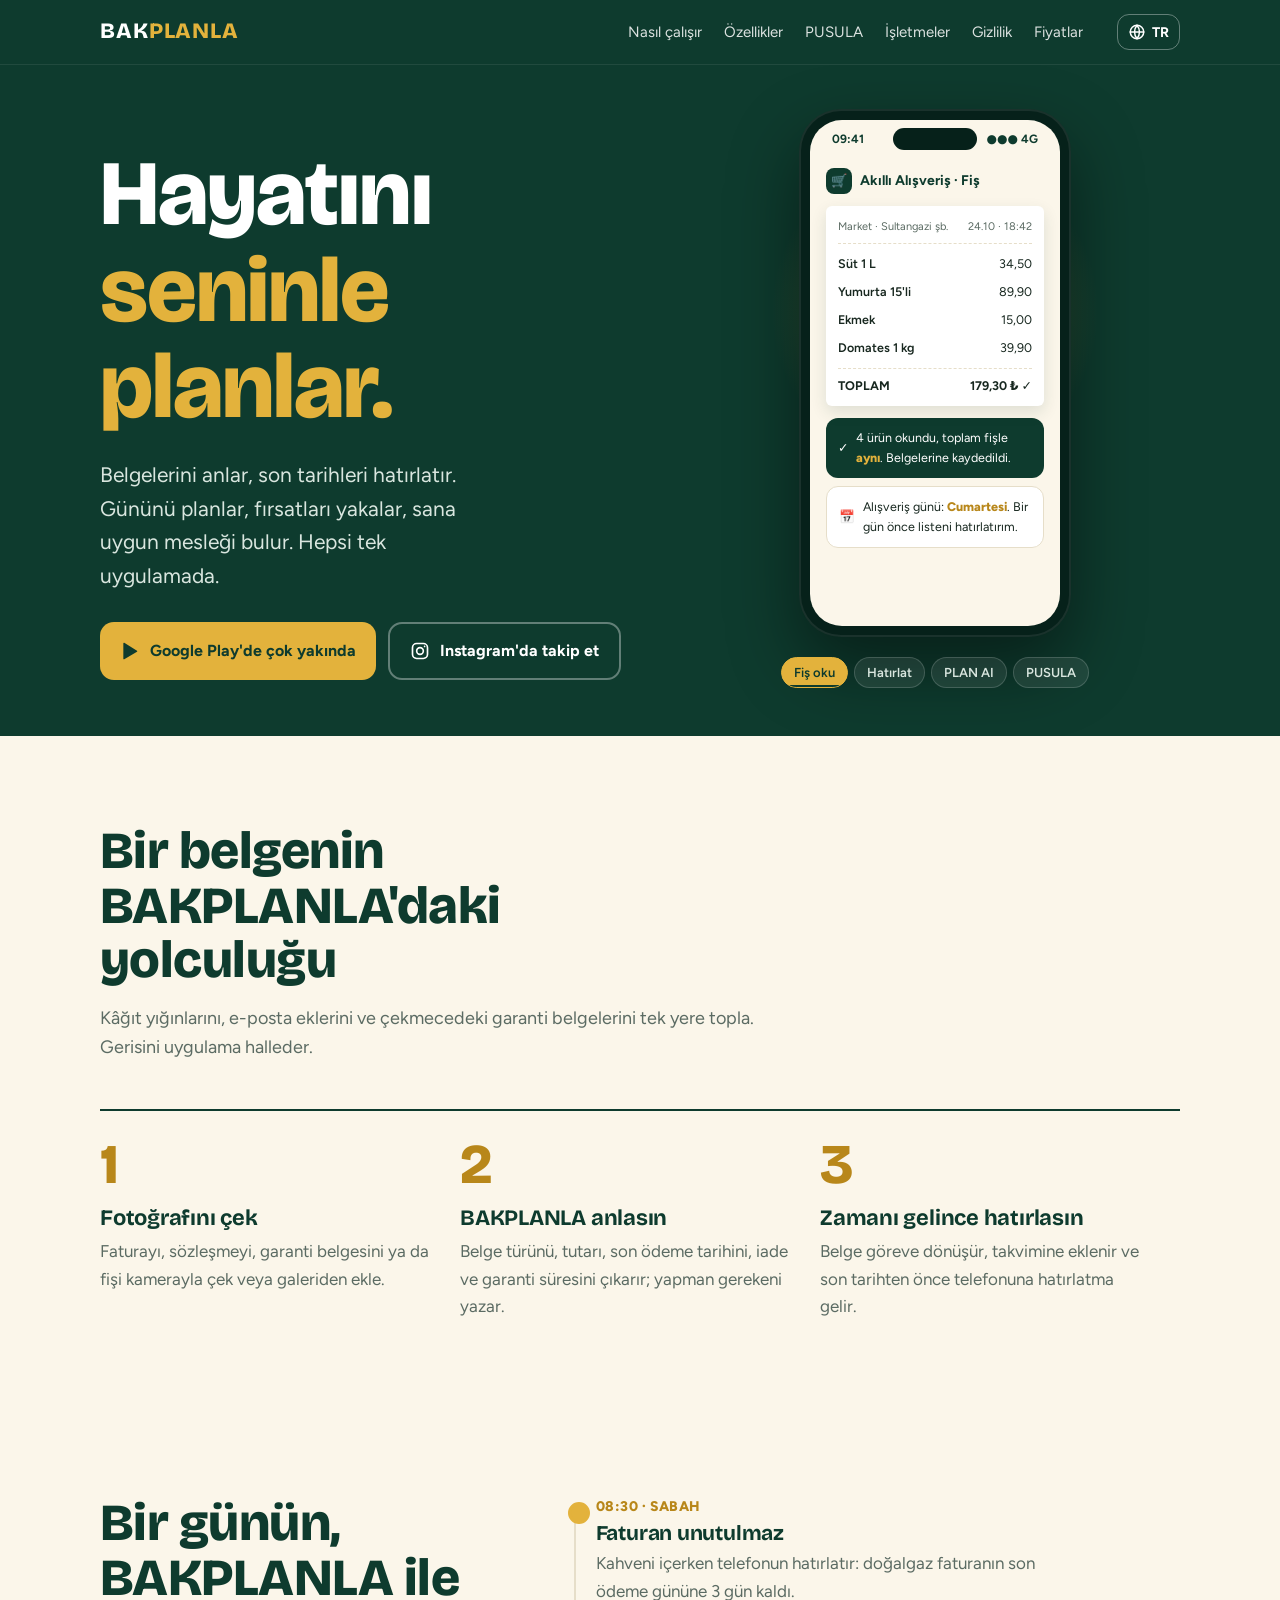
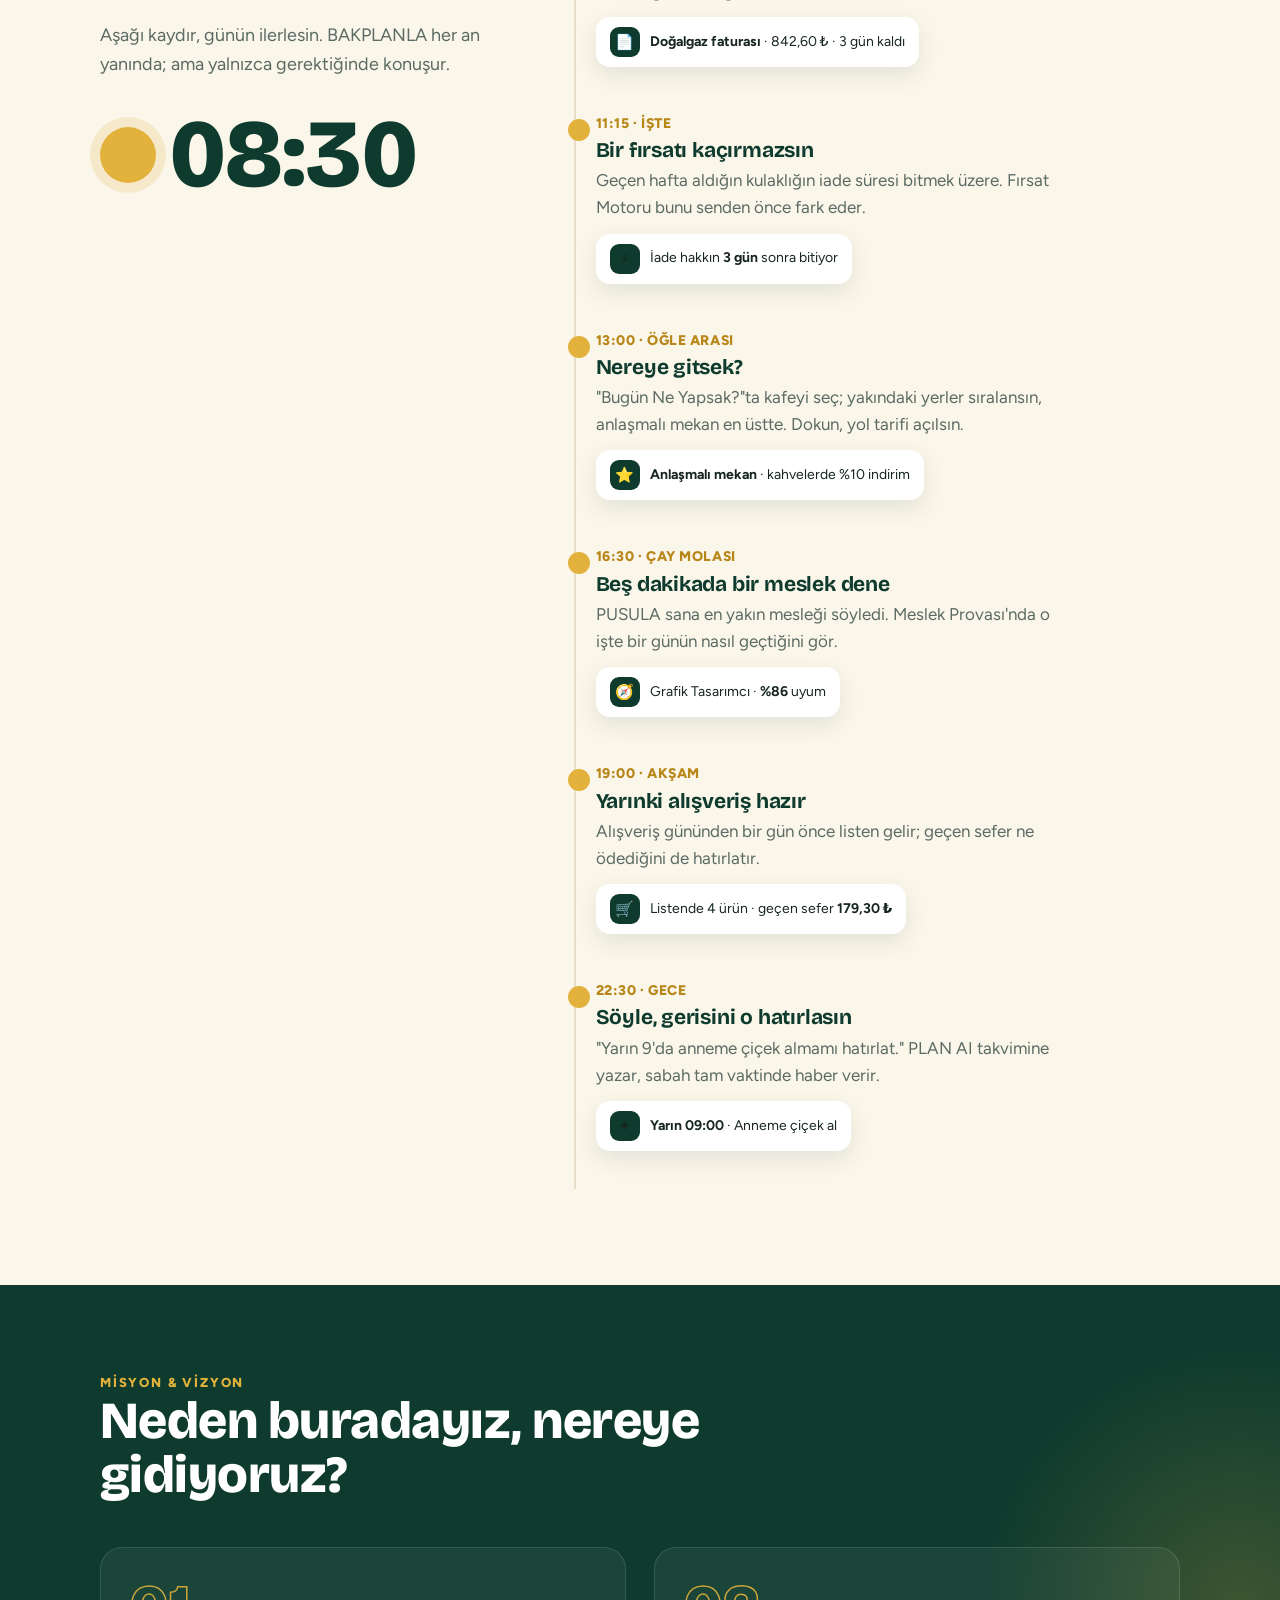
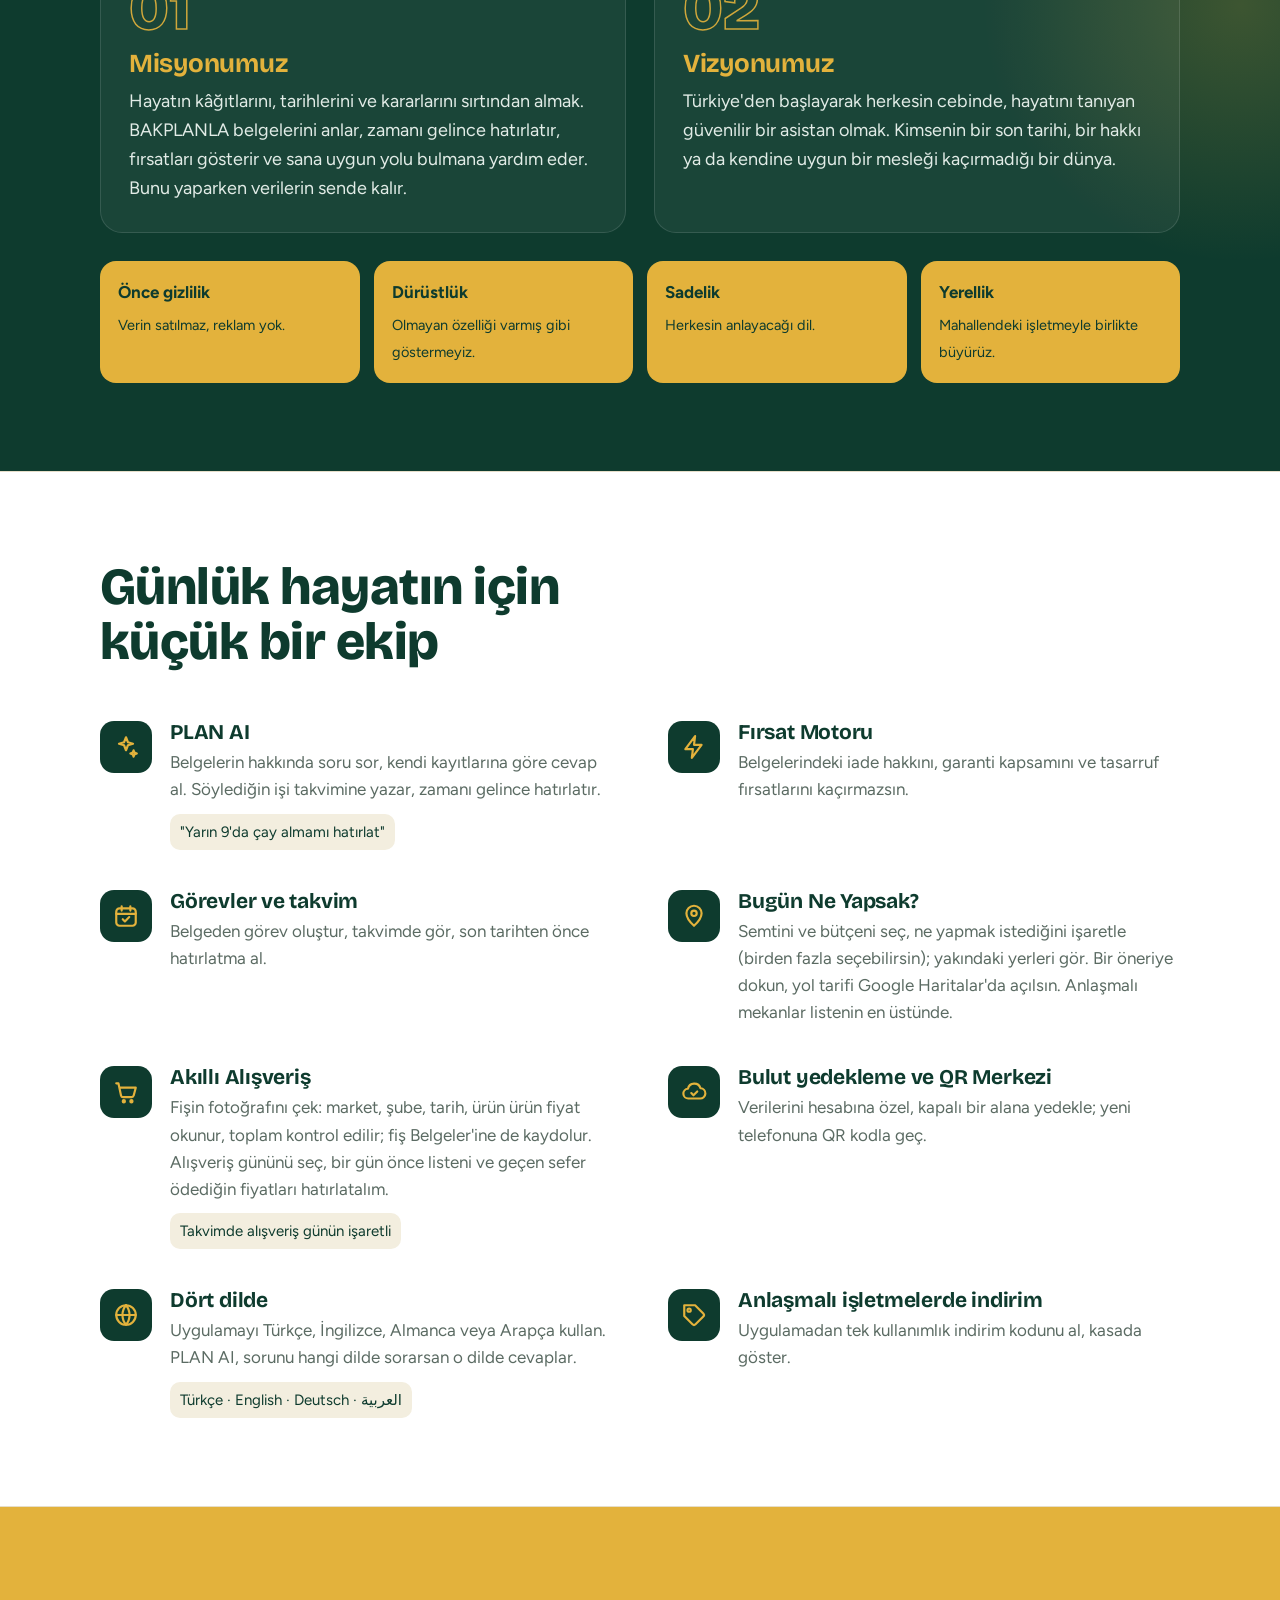
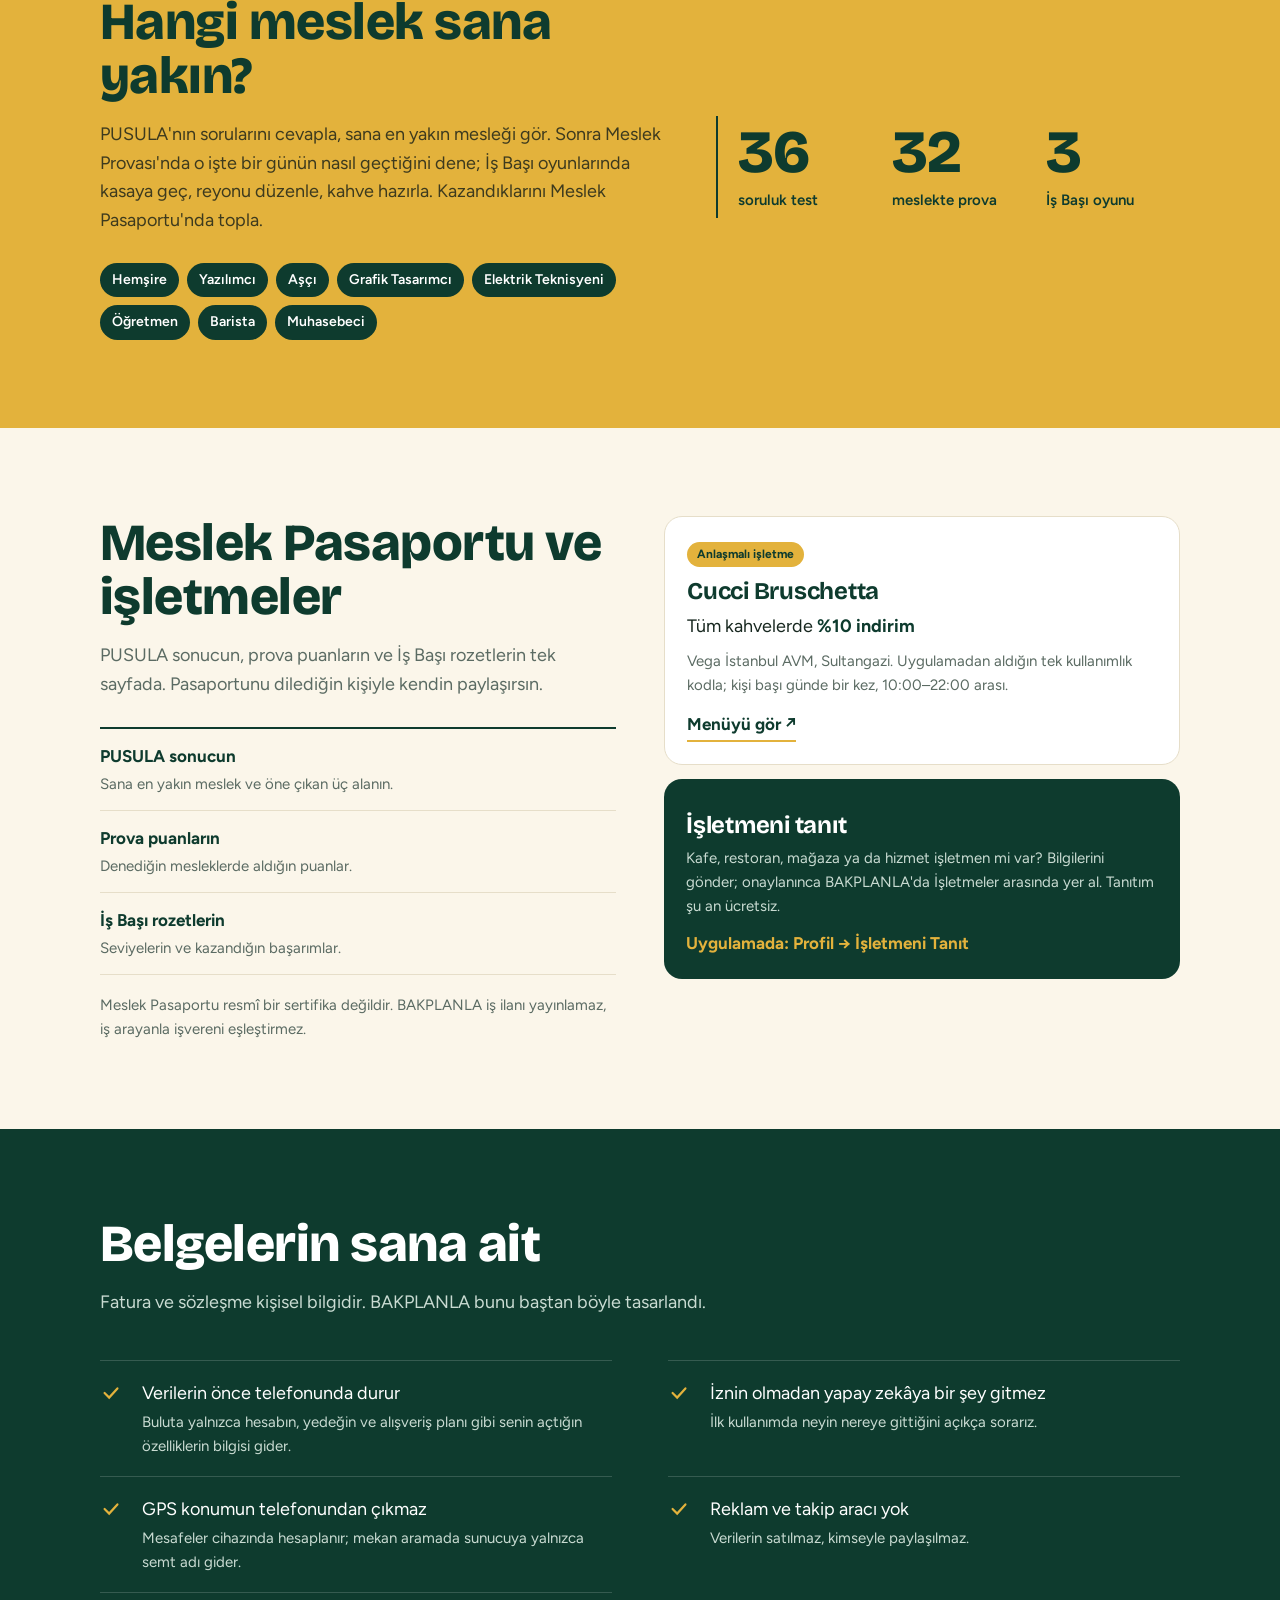
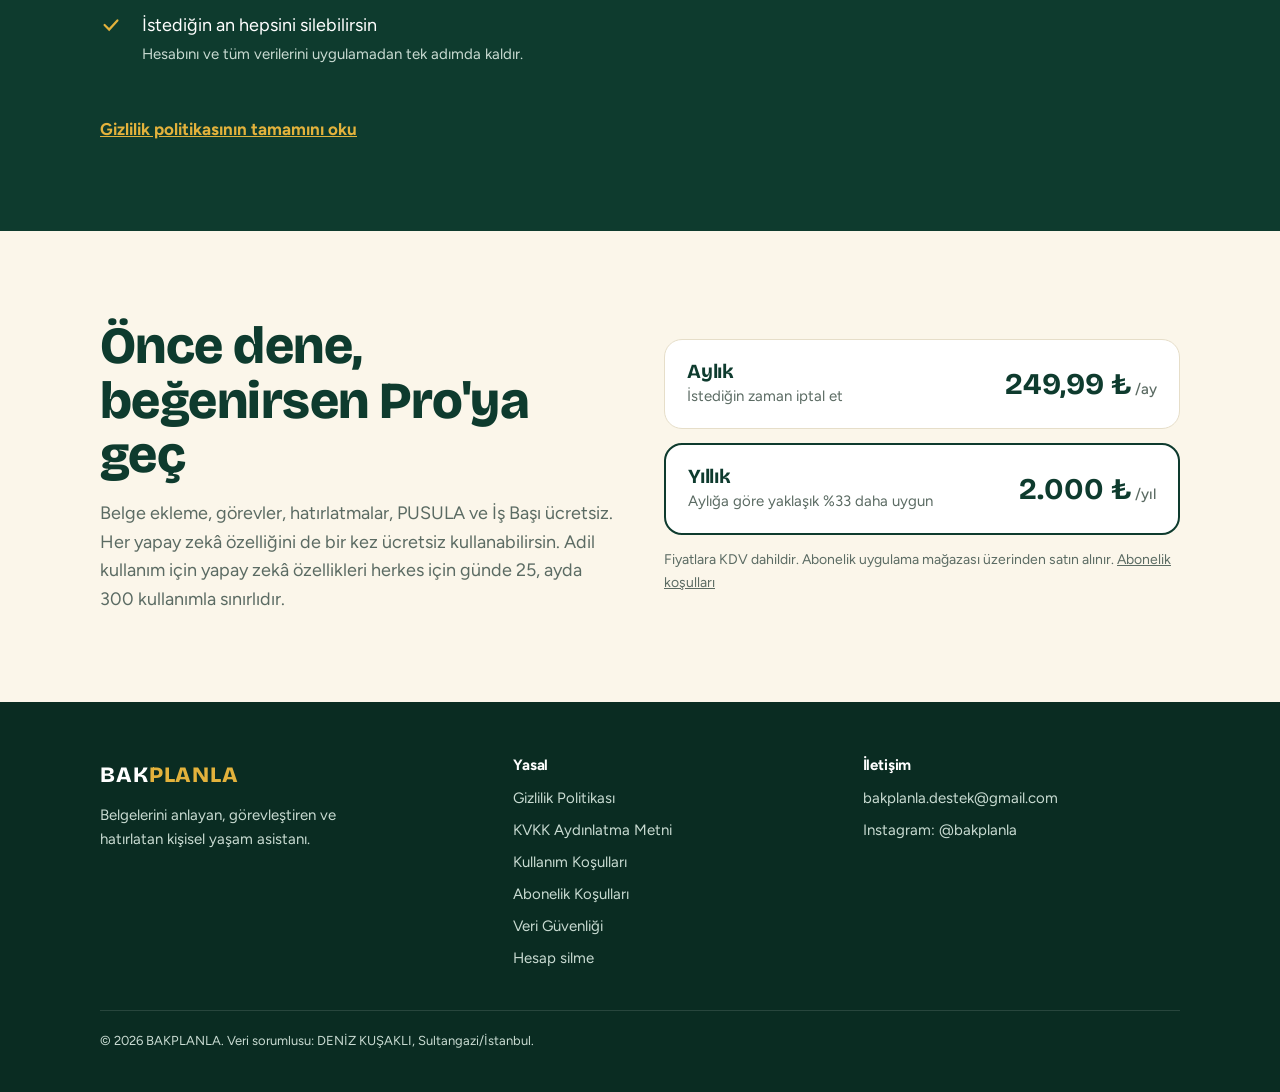
==== commit a571515b: "Ana sayfa: dil secici (TR/EN/DE/AR), acilis animasyonu, misyon & vizyon, sayac animasyonu Co-Authore" ====
--- a/index.html
+++ b/index.html
@@ -1,16 +1,17 @@
-<!doctype html>
+<!DOCTYPE html>
+
 <html lang="tr">
 <head>
-<meta charset="utf-8">
-<meta name="viewport" content="width=device-width, initial-scale=1">
+<meta charset="utf-8"/>
+<meta content="width=device-width, initial-scale=1" name="viewport"/>
 <title>BAKPLANLA · Hayatını Seninle Planlar</title>
-<meta name="description" content="BAKPLANLA faturanı, sözleşmeni ve garantini anlar; son tarihleri sana hatırlatır. Kişisel yaşam asistanın.">
-<meta property="og:title" content="BAKPLANLA · Hayatını Seninle Planlar">
-<meta property="og:description" content="Belgelerini anlayan, görevleştiren ve zamanı gelince hatırlatan kişisel yaşam asistanı.">
-<meta name="theme-color" content="#0E3B2E">
-<link rel="preconnect" href="https://fonts.googleapis.com">
-<link rel="preconnect" href="https://fonts.gstatic.com" crossorigin>
-<link href="https://fonts.googleapis.com/css2?family=Bricolage+Grotesque:opsz,wght@12..96,500;12..96,700;12..96,800&family=Figtree:wght@400;500;600;700&display=swap" rel="stylesheet">
+<meta content="BAKPLANLA faturanı, sözleşmeni ve garantini anlar; son tarihleri sana hatırlatır. Kişisel yaşam asistanın." name="description"/>
+<meta content="BAKPLANLA · Hayatını Seninle Planlar" property="og:title"/>
+<meta content="Belgelerini anlayan, görevleştiren ve zamanı gelince hatırlatan kişisel yaşam asistanı." property="og:description"/>
+<meta content="#0E3B2E" name="theme-color"/>
+<link href="https://fonts.googleapis.com" rel="preconnect"/>
+<link crossorigin="" href="https://fonts.gstatic.com" rel="preconnect"/>
+<link href="https://fonts.googleapis.com/css2?family=Bricolage+Grotesque:opsz,wght@12..96,500;12..96,700;12..96,800&amp;family=Figtree:wght@400;500;600;700&amp;family=Noto+Sans+Arabic:wght@400;600;800&amp;display=swap" rel="stylesheet"/>
 <style>
 :root{
   --orman:#0E3B2E;      /* koyu orman yeşili */
@@ -317,340 +318,445 @@
   .gun-saat{margin-top:10px}.gun-saat .rakam{font-size:44px}.gok{width:38px;height:38px;box-shadow:0 0 0 7px rgba(227,178,60,.18)}
 }
 @media (prefers-reduced-motion:reduce){.an{opacity:1;transform:none;transition:none}.gun-bolum{}}
+
+/* ===== Açılış ===== */
+.acilis{position:fixed;inset:0;z-index:200;background:var(--orman);display:grid;place-items:center;pointer-events:none;animation:acKapan .5s ease 1.55s forwards}
+.acilis .ad{font-family:"Bricolage Grotesque",sans-serif;font-weight:800;font-size:clamp(40px,11vw,84px);letter-spacing:.02em;display:flex;overflow:hidden}
+.acilis .b1{color:#fff;transform:translateX(-60px);opacity:0;animation:acGel .6s cubic-bezier(.2,.9,.2,1) .15s forwards}
+.acilis .b2{color:var(--altin);transform:translateX(60px);opacity:0;animation:acGel .6s cubic-bezier(.2,.9,.2,1) .3s forwards}
+.acilis .slogan{position:absolute;top:calc(50% + clamp(34px,7vw,60px));left:0;right:0;text-align:center;color:#BFD6CB;font-size:15px;opacity:0;animation:acSol .4s ease .85s forwards}
+@keyframes acGel{to{transform:none;opacity:1}}
+@keyframes acSol{to{opacity:1}}
+@keyframes acKapan{to{opacity:0;visibility:hidden}}
+@media (prefers-reduced-motion:reduce){.acilis{display:none}}
+/* ===== Misyon & Vizyon ===== */
+.misyon{background:var(--orman);color:#fff;position:relative;overflow:hidden}
+.misyon::before{content:"";position:absolute;right:-220px;top:60px;width:520px;height:520px;border-radius:50%;background:radial-gradient(circle,rgba(227,178,60,.22),rgba(227,178,60,0) 70%)}
+.misyon .ust-yazi{font-weight:800;letter-spacing:.14em;font-size:13px;color:var(--altin)}
+.misyon h2{color:#fff;max-width:20ch}
+.mv{margin-top:44px;display:grid;grid-template-columns:1fr 1fr;gap:28px}
+.mv article{position:relative;padding:28px 28px 30px;border-radius:22px;background:rgba(255,255,255,.05);border:1px solid rgba(255,255,255,.12)}
+.mv .no{font-family:"Bricolage Grotesque",sans-serif;font-size:64px;font-weight:800;line-height:1;color:transparent;-webkit-text-stroke:1.5px var(--altin);opacity:.9}
+.mv h3{margin:10px 0 10px;font-size:26px;color:var(--altin)}
+.mv p{margin:0;font-size:18px;line-height:1.6;color:#E2ECE7}
+.degerler{margin-top:28px;display:grid;grid-template-columns:repeat(4,1fr);gap:14px}
+.deger{border-radius:16px;padding:18px;background:var(--altin);color:var(--orman)}
+.deger b{display:block;font-size:17px;margin-bottom:4px}
+.deger span{font-size:14.5px;line-height:1.45}
+.misyon .belir{opacity:0;transform:translateY(22px);transition:opacity .7s ease,transform .7s ease}
+.misyon .belir.gorundu{opacity:1;transform:none}
+.misyon .deger.belir:nth-child(2){transition-delay:.1s}.misyon .deger.belir:nth-child(3){transition-delay:.2s}.misyon .deger.belir:nth-child(4){transition-delay:.3s}
+@media (max-width:860px){.mv{grid-template-columns:1fr;gap:16px}.degerler{grid-template-columns:1fr 1fr;gap:10px}.mv .no{font-size:48px}.mv p{font-size:17px}.deger{padding:14px}}
+@media (prefers-reduced-motion:reduce){.misyon .belir{opacity:1;transform:none;transition:none}}
+/* ===== Dil seçici ===== */
+.ust .wrap{position:relative}
+.ust nav{margin-left:auto}
+.dil{position:relative}
+.dil-btn{display:inline-flex;align-items:center;gap:6px;background:transparent;border:1.5px solid rgba(255,255,255,.35);color:#fff;border-radius:12px;padding:8px 10px;font:700 14px "Figtree",sans-serif;cursor:pointer}
+.dil-btn:hover,.dil-btn[aria-expanded="true"]{border-color:var(--altin);color:var(--altin)}
+.dil-menu{position:absolute;top:calc(100% + 8px);right:0;min-width:170px;margin:0;padding:6px;list-style:none;background:#fff;border-radius:14px;box-shadow:0 18px 40px rgba(0,0,0,.28);opacity:0;visibility:hidden;transform:translateY(-6px);transition:opacity .2s,transform .2s,visibility 0s .2s;z-index:60}
+.dil-menu.acik{opacity:1;visibility:visible;transform:none;transition:opacity .2s,transform .2s}
+.dil-menu button{width:100%;display:flex;justify-content:space-between;align-items:center;gap:10px;background:none;border:0;border-radius:10px;padding:10px 12px;font:600 15px "Figtree","Noto Sans Arabic",sans-serif;color:var(--murekkep);cursor:pointer;text-align:start}
+.dil-menu button:hover{background:var(--krem)}
+.dil-menu button[aria-checked="true"]{background:var(--orman);color:#fff}
+.dil-menu button small{font-size:11px;font-weight:800;opacity:.6}
+@media (min-width:861px){.dil{margin-left:18px}}
+@media (max-width:860px){.dil{margin-left:auto;margin-right:8px}}
+html[dir="rtl"] .dil-menu{right:auto;left:0}
+@media (min-width:861px){html[dir="rtl"] .dil{margin-left:0;margin-right:18px}html[dir="rtl"] .ust nav{margin-left:0;margin-right:auto}}
+@media (max-width:860px){html[dir="rtl"] .dil{margin-right:auto;margin-left:8px}}
+html[lang="ar"] body,html[lang="ar"] h1,html[lang="ar"] h2,html[lang="ar"] h3,html[lang="ar"] .meslek,html[lang="ar"] .mv h3{font-family:"Noto Sans Arabic","Figtree",sans-serif}
+html[lang="ar"] h1,html[lang="ar"] h2{letter-spacing:0;line-height:1.3}
+html[dir="rtl"] .akis{padding:0 30px 0 0}
+html[dir="rtl"] .akis::before,html[dir="rtl"] .akis::after{left:auto;right:8px}
+html[dir="rtl"] .an::before{left:auto;right:-28px}
 </style>
 </head>
 <body>
-
+<div aria-hidden="true" class="acilis" id="acilis"><div class="ad"><span class="b1">BAK</span><span class="b2">PLANLA</span></div><div class="slogan" data-t="t1">Hayatını seninle planlar.</div></div>
 <header class="ust">
-  <div class="wrap">
-    <a class="logo" href="index.html" aria-label="BAKPLANLA ana sayfa">BAK<b>PLANLA</b></a>
-    <nav aria-label="Sayfa bölümleri">
-      <a href="#nasil">Nasıl çalışır</a>
-      <a href="#ozellikler">Özellikler</a>
-      <a href="#pusula">PUSULA</a>
-      <a href="#isletmeler">İşletmeler</a>
-      <a href="#gizlilik">Gizlilik</a>
-      <a href="#pro">Fiyatlar</a>
-    </nav>
-    <button class="menu-btn" id="menuBtn" type="button" aria-expanded="false" aria-controls="menuPanel" aria-label="Menüyü aç"><span class="cizgi3" aria-hidden="true"></span>Menü</button>
-  </div>
-  <div class="menu-panel" id="menuPanel">
-    <ul class="ana">
-      <li><a href="#nasil">Nasıl çalışır</a></li>
-      <li><a href="#ozellikler">Özellikler</a></li>
-      <li><a href="#pusula">PUSULA ve meslekler</a></li>
-      <li><a href="#isletmeler">İşletmeler</a></li>
-      <li><a href="#gizlilik">Gizlilik</a></li>
-      <li><a href="#pro">Fiyatlar</a></li>
-    </ul>
-    <h3>Yasal</h3>
-    <ul class="kucuk">
-      <li><a href="gizlilik.html">Gizlilik Politikası</a></li>
-      <li><a href="kvkk.html">KVKK</a></li>
-      <li><a href="kosullar.html">Kullanım Koşulları</a></li>
-      <li><a href="abonelik.html">Abonelik</a></li>
-      <li><a href="guvenlik.html">Veri Güvenliği</a></li>
-      <li><a href="hesap-silme.html">Hesap silme</a></li>
-    </ul>
-    <h3>İletişim</h3>
-    <ul class="iletisim">
-      <li><a href="mailto:bakplanla.destek@gmail.com">bakplanla.destek@gmail.com</a></li>
-      <li><a href="https://www.instagram.com/bakplanla/" target="_blank" rel="noopener">Instagram: @bakplanla</a></li>
-    </ul>
-  </div>
-</header>
-
-<main>
-  <section class="giris">
-    <div class="wrap">
-      <div>
-        <h1>Hayatını <span>seninle planlar.</span></h1>
-        <p class="ozet">Belgelerini anlar, son tarihleri hatırlatır. Gününü planlar, fırsatları yakalar, sana uygun mesleği bulur. Hepsi tek uygulamada.</p>
-        <div class="eylem">
-          <span class="dugme altin" role="note">
-            <svg width="20" height="20" viewBox="0 0 24 24" aria-hidden="true"><path fill="#0E3B2E" d="M4 2.8v18.4c0 .6.6.9 1.1.6L20.4 12.9c.5-.3.5-1 0-1.3L5.1 2.2C4.6 1.9 4 2.2 4 2.8Z"/></svg>
-            Google Play'de çok yakında
-          </span>
-          <a class="dugme cerceve" href="https://www.instagram.com/bakplanla/" target="_blank" rel="noopener">
-            <svg width="20" height="20" viewBox="0 0 24 24" fill="none" stroke="#fff" stroke-width="2" aria-hidden="true"><rect x="3" y="3" width="18" height="18" rx="5"/><circle cx="12" cy="12" r="4"/><circle cx="17.5" cy="6.5" r="1" fill="#fff" stroke="none"/></svg>
-            Instagram'da takip et
-          </a>
-        </div>
-      </div>
-
-      <div class="sahne" id="sahne">
-        <div class="telefon" role="img" aria-label="BAKPLANLA'dan örnek ekranlar: fiş okuma, alışveriş hatırlatması, PLAN AI ile hatırlatma kurma ve PUSULA meslek sonucu">
-          <div class="ekran" aria-hidden="true">
-            <div class="centik"></div>
-            <div class="durum"><span>09:41</span><span>●●● 4G</span></div>
-
-            <div class="tf-sahne aktif" data-sure="6000">
-              <div class="tf-ust"><i>🛒</i>Akıllı Alışveriş · Fiş</div>
-              <div class="fis">
-                <div class="tarama"></div>
-                <div class="fbas"><span>Market · Sultangazi şb.</span><span>24.10 · 18:42</span></div>
-                <div class="satir"><b>Süt 1 L</b><span>34,50</span></div>
-                <div class="satir"><b>Yumurta 15'li</b><span>89,90</span></div>
-                <div class="satir"><b>Ekmek</b><span>15,00</span></div>
-                <div class="satir"><b>Domates 1 kg</b><span>39,90</span></div>
-                <div class="toplam"><span>TOPLAM</span><span>179,30 ₺ ✓</span></div>
-              </div>
-              <div class="tf-onay">✓ <div>4 ürün okundu, toplam fişle <span>aynı</span>. Belgelerine kaydedildi.</div></div>
-              <div class="tf-onay tf-onay2">📅 <div>Alışveriş günü: <span>Cumartesi</span>. Bir gün önce listeni hatırlatırım.</div></div>
-            </div>
-
-            <div class="tf-sahne tf-kilit" data-sure="4600">
-              <div class="saat">19:00</div>
-              <div class="gun">Cuma, 30 Ekim</div>
-              <div class="bildirim">
-                <div class="bb"><b>BAKPLANLA</b><span>şimdi</span></div>
-                <strong>🛒 Yarın alışveriş günün (31 Ekim Cumartesi)</strong>
-                Listende 4 ürün var: Süt, Yumurta, Ekmek, Domates. Geçen sefer bunlara yaklaşık 179,30 TL ödedin.
-              </div>
-            </div>
-
-            <div class="tf-sahne tf-ai" data-sure="5400">
-              <div class="tf-ust"><i>✦</i>PLAN AI</div>
-              <div class="blon sen">Yarın 9'da anneme çiçek almamı hatırlat</div>
-              <div class="yaziyor"><i></i><i></i><i></i></div>
-              <div class="blon ai">Tamam! Yarın 09:00'da hatırlatacağım, takvimine de ekledim.</div>
-              <div class="tk"><span>📅</span><div><b>Yarın · 09:00</b>Anneme çiçek al</div></div>
-            </div>
-
-            <div class="tf-sahne tf-pusula" data-sure="5000">
-              <div class="tf-ust"><i>🧭</i>PUSULA · Sonucun</div>
-              <div class="hlk"><span class="sayac">%0</span></div>
-              <div class="meslek">Grafik Tasarımcı</div>
-              <div class="alt-y">Sana en yakın meslek</div>
-              <div class="dene">Bu mesleği dene →</div>
-            </div>
-          </div>
-        </div>
-        <div class="sec" role="group" aria-label="Örnek ekranı seç">
-          <button type="button" aria-pressed="true">Fiş oku<span class="dolum"></span></button>
-          <button type="button" aria-pressed="false">Hatırlat<span class="dolum"></span></button>
-          <button type="button" aria-pressed="false">PLAN AI<span class="dolum"></span></button>
-          <button type="button" aria-pressed="false">PUSULA<span class="dolum"></span></button>
-        </div>
-      </div>
-    </div>
-  </section>
-
-  <section class="bolum" id="nasil">
-    <div class="wrap">
-      <h2>Bir belgenin BAKPLANLA'daki yolculuğu</h2>
-      <p class="giris-metni">Kâğıt yığınlarını, e-posta eklerini ve çekmecedeki garanti belgelerini tek yere topla. Gerisini uygulama halleder.</p>
-      <ol class="yol">
-        <li>
-          <h3>Fotoğrafını çek</h3>
-          <p>Faturayı, sözleşmeyi, garanti belgesini ya da fişi kamerayla çek veya galeriden ekle.</p>
-        </li>
-        <li>
-          <h3>BAKPLANLA anlasın</h3>
-          <p>Belge türünü, tutarı, son ödeme tarihini, iade ve garanti süresini çıkarır; yapman gerekeni yazar.</p>
-        </li>
-        <li>
-          <h3>Zamanı gelince hatırlasın</h3>
-          <p>Belge göreve dönüşür, takvimine eklenir ve son tarihten önce telefonuna hatırlatma gelir.</p>
-        </li>
-      </ol>
-    </div>
-  </section>
-
-  <section class="bolum gun-bolum" id="bir-gun">
-    <div class="wrap">
-      <div class="gun-sol">
-        <h2>Bir günün, BAKPLANLA ile</h2>
-        <p class="giris-metni">Aşağı kaydır, günün ilerlesin. BAKPLANLA her an yanında; ama yalnızca gerektiğinde konuşur.</p>
-        <div class="gun-saat" aria-hidden="true"><div class="gok"></div><div class="rakam" id="gunRakam">08:30</div></div>
-      </div>
-      <ol class="akis">
-        <li class="an" data-saat="08:30" data-zemin="#FBF6EA">
-          <div class="vakit">08:30 · SABAH</div>
-          <h3>Faturan unutulmaz</h3>
-          <p>Kahveni içerken telefonun hatırlatır: doğalgaz faturanın son ödeme gününe 3 gün kaldı.</p>
-          <div class="mini"><span class="ik">📄</span><span><b>Doğalgaz faturası</b> · 842,60&nbsp;₺ · 3&nbsp;gün kaldı</span></div>
-        </li>
-        <li class="an" data-saat="11:15" data-zemin="#FDF3D6">
-          <div class="vakit">11:15 · İŞTE</div>
-          <h3>Bir fırsatı kaçırmazsın</h3>
-          <p>Geçen hafta aldığın kulaklığın iade süresi bitmek üzere. Fırsat Motoru bunu senden önce fark eder.</p>
-          <div class="mini"><span class="ik">⚡</span><span>İade hakkın <b>3 gün</b> sonra bitiyor</span></div>
-        </li>
-        <li class="an" data-saat="13:00" data-zemin="#FCEFC7">
-          <div class="vakit">13:00 · ÖĞLE ARASI</div>
-          <h3>Nereye gitsek?</h3>
-          <p>"Bugün Ne Yapsak?"ta kafeyi seç; yakındaki yerler sıralansın, anlaşmalı mekan en üstte. Dokun, yol tarifi açılsın.</p>
-          <div class="mini"><span class="ik">⭐</span><span><b>Anlaşmalı mekan</b> · kahvelerde %10 indirim</span></div>
-        </li>
-        <li class="an" data-saat="16:30" data-zemin="#F6E2C0">
-          <div class="vakit">16:30 · ÇAY MOLASI</div>
-          <h3>Beş dakikada bir meslek dene</h3>
-          <p>PUSULA sana en yakın mesleği söyledi. Meslek Provası'nda o işte bir günün nasıl geçtiğini gör.</p>
-          <div class="mini"><span class="ik">🧭</span><span>Grafik Tasarımcı · <b>%86</b> uyum</span></div>
-        </li>
-        <li class="an" data-saat="19:00" data-zemin="#1B4A3B">
-          <div class="vakit">19:00 · AKŞAM</div>
-          <h3>Yarınki alışveriş hazır</h3>
-          <p>Alışveriş gününden bir gün önce listen gelir; geçen sefer ne ödediğini de hatırlatır.</p>
-          <div class="mini"><span class="ik">🛒</span><span>Listende 4 ürün · geçen sefer <b>179,30&nbsp;₺</b></span></div>
-        </li>
-        <li class="an" data-saat="22:30" data-zemin="#0E3B2E">
-          <div class="vakit">22:30 · GECE</div>
-          <h3>Söyle, gerisini o hatırlasın</h3>
-          <p>"Yarın 9'da anneme çiçek almamı hatırlat." PLAN AI takvimine yazar, sabah tam vaktinde haber verir.</p>
-          <div class="mini"><span class="ik">✦</span><span><b>Yarın 09:00</b> · Anneme çiçek al</span></div>
-        </li>
-      </ol>
-    </div>
-  </section>
-
-  <section class="bolum ozellikler" id="ozellikler">
-    <div class="wrap">
-      <h2>Günlük hayatın için küçük bir ekip</h2>
-      <div class="liste">
-        <div class="ozellik">
-          <div class="ikon"><svg width="26" height="26" viewBox="0 0 24 24" fill="none" stroke="#E3B23C" stroke-width="2" stroke-linecap="round" stroke-linejoin="round" aria-hidden="true"><path d="M12 3l1.8 4.6L18.5 9l-4.7 1.4L12 15l-1.8-4.6L5.5 9l4.7-1.4z"/><path d="M19 15l.8 2.2L22 18l-2.2.8L19 21l-.8-2.2L16 18l2.2-.8z"/></svg></div>
-          <div><h3>PLAN AI</h3><p>Belgelerin hakkında soru sor, kendi kayıtlarına göre cevap al. Söylediğin işi takvimine yazar, zamanı gelince hatırlatır.</p><span class="ornek">"Yarın 9'da çay almamı hatırlat"</span></div>
-        </div>
-        <div class="ozellik">
-          <div class="ikon"><svg width="26" height="26" viewBox="0 0 24 24" fill="none" stroke="#E3B23C" stroke-width="2" stroke-linecap="round" stroke-linejoin="round" aria-hidden="true"><path d="M13 2 4 14h7l-1 8 9-12h-7z"/></svg></div>
-          <div><h3>Fırsat Motoru</h3><p>Belgelerindeki iade hakkını, garanti kapsamını ve tasarruf fırsatlarını kaçırmazsın.</p></div>
-        </div>
-        <div class="ozellik">
-          <div class="ikon"><svg width="26" height="26" viewBox="0 0 24 24" fill="none" stroke="#E3B23C" stroke-width="2" stroke-linecap="round" stroke-linejoin="round" aria-hidden="true"><rect x="3" y="5" width="18" height="16" rx="3"/><path d="M3 10h18M8 3v4M16 3v4"/><path d="m9 15 2 2 4-4"/></svg></div>
-          <div><h3>Görevler ve takvim</h3><p>Belgeden görev oluştur, takvimde gör, son tarihten önce hatırlatma al.</p></div>
-        </div>
-        <div class="ozellik">
-          <div class="ikon"><svg width="26" height="26" viewBox="0 0 24 24" fill="none" stroke="#E3B23C" stroke-width="2" stroke-linecap="round" stroke-linejoin="round" aria-hidden="true"><path d="M12 21s-7-6.2-7-11.5A7 7 0 0 1 19 9.5C19 14.8 12 21 12 21z"/><circle cx="12" cy="9.5" r="2.5"/></svg></div>
-          <div><h3>Bugün Ne Yapsak?</h3><p>Semtini ve bütçeni seç, ne yapmak istediğini işaretle (birden fazla seçebilirsin); yakındaki yerleri gör. Bir öneriye dokun, yol tarifi Google Haritalar'da açılsın. Anlaşmalı mekanlar listenin en üstünde.</p></div>
-        </div>
-        <div class="ozellik">
-          <div class="ikon"><svg width="26" height="26" viewBox="0 0 24 24" fill="none" stroke="#E3B23C" stroke-width="2" stroke-linecap="round" stroke-linejoin="round" aria-hidden="true"><path d="M3 4h2l2.4 11.2a2 2 0 0 0 2 1.6h7.7a2 2 0 0 0 2-1.5L21 8H6"/><circle cx="10" cy="20.5" r="1"/><circle cx="17" cy="20.5" r="1"/></svg></div>
-          <div><h3>Akıllı Alışveriş</h3><p>Fişin fotoğrafını çek: market, şube, tarih, ürün ürün fiyat okunur, toplam kontrol edilir; fiş Belgeler'ine de kaydolur. Alışveriş gününü seç, bir gün önce listeni ve geçen sefer ödediğin fiyatları hatırlatalım.</p><span class="ornek">Takvimde alışveriş günün işaretli</span></div>
-        </div>
-        <div class="ozellik">
-          <div class="ikon"><svg width="26" height="26" viewBox="0 0 24 24" fill="none" stroke="#E3B23C" stroke-width="2" stroke-linecap="round" stroke-linejoin="round" aria-hidden="true"><path d="M7 18a4.5 4.5 0 0 1-.6-9A6 6 0 0 1 18 8.5a4 4 0 0 1-.5 9.5z"/><path d="m9.5 13 2 2 3.5-3.5"/></svg></div>
-          <div><h3>Bulut yedekleme ve QR Merkezi</h3><p>Verilerini hesabına özel, kapalı bir alana yedekle; yeni telefonuna QR kodla geç.</p></div>
-        </div>
-        <div class="ozellik">
-          <div class="ikon"><svg width="26" height="26" viewBox="0 0 24 24" fill="none" stroke="#E3B23C" stroke-width="2" stroke-linecap="round" stroke-linejoin="round" aria-hidden="true"><circle cx="12" cy="12" r="9"/><path d="M3 12h18M12 3a14 14 0 0 1 0 18M12 3a14 14 0 0 0 0 18"/></svg></div>
-          <div><h3>Dört dilde</h3><p>Uygulamayı Türkçe, İngilizce, Almanca veya Arapça kullan. PLAN AI, sorunu hangi dilde sorarsan o dilde cevaplar.</p><span class="ornek">Türkçe · English · Deutsch · <span lang="ar" dir="rtl">العربية</span></span></div>
-        </div>
-        <div class="ozellik">
-          <div class="ikon"><svg width="26" height="26" viewBox="0 0 24 24" fill="none" stroke="#E3B23C" stroke-width="2" stroke-linecap="round" stroke-linejoin="round" aria-hidden="true"><path d="M20.6 13.4 13.4 20.6a2 2 0 0 1-2.8 0L3 13V3h10l7.6 7.6a2 2 0 0 1 0 2.8z"/><circle cx="7.5" cy="7.5" r="1.5"/></svg></div>
-          <div><h3>Anlaşmalı işletmelerde indirim</h3><p>Uygulamadan tek kullanımlık indirim kodunu al, kasada göster.</p></div>
-        </div>
-      </div>
-    </div>
-  </section>
-
-  <section class="bolum pusula" id="pusula">
-    <div class="wrap">
-      <div>
-        <h2>Hangi meslek sana yakın?</h2>
-        <p class="giris-metni">PUSULA'nın sorularını cevapla, sana en yakın mesleği gör. Sonra Meslek Provası'nda o işte bir günün nasıl geçtiğini dene; İş Başı oyunlarında kasaya geç, reyonu düzenle, kahve hazırla. Kazandıklarını Meslek Pasaportu'nda topla.</p>
-        <div class="meslekler" aria-label="Örnek meslekler">
-          <span>Hemşire</span><span>Yazılımcı</span><span>Aşçı</span><span>Grafik Tasarımcı</span><span>Elektrik Teknisyeni</span><span>Öğretmen</span><span>Barista</span><span>Muhasebeci</span>
-        </div>
-      </div>
-      <div class="sayilar">
-        <div><strong>36</strong><span>soruluk test</span></div>
-        <div><strong>32</strong><span>meslekte prova</span></div>
-        <div><strong>3</strong><span>İş Başı oyunu</span></div>
-      </div>
-    </div>
-  </section>
-
-  <section class="bolum isletme" id="isletmeler">
-    <div class="wrap">
-      <div>
-        <h2>Meslek Pasaportu ve işletmeler</h2>
-        <p class="giris-metni">PUSULA sonucun, prova puanların ve İş Başı rozetlerin tek sayfada. Pasaportunu dilediğin kişiyle kendin paylaşırsın.</p>
-        <ul class="pasaport">
-          <li><b>PUSULA sonucun</b><span>Sana en yakın meslek ve öne çıkan üç alanın.</span></li>
-          <li><b>Prova puanların</b><span>Denediğin mesleklerde aldığın puanlar.</span></li>
-          <li><b>İş Başı rozetlerin</b><span>Seviyelerin ve kazandığın başarımlar.</span></li>
-        </ul>
-        <p class="not">Meslek Pasaportu resmî bir sertifika değildir. BAKPLANLA iş ilanı yayınlamaz, iş arayanla işvereni eşleştirmez.</p>
-      </div>
-      <div>
-        <div class="ortak">
-          <span class="etiket">Anlaşmalı işletme</span>
-          <h3>Cucci Bruschetta</h3>
-          <p class="indirim">Tüm kahvelerde <b>%10 indirim</b></p>
-          <p class="soluk">Vega İstanbul AVM, Sultangazi. Uygulamadan aldığın tek kullanımlık kodla; kişi başı günde bir kez, 10:00–22:00 arası.</p>
-          <a class="site-link" href="https://gncmenu.com/cucci-bruschetta/" target="_blank" rel="noopener">Menüyü gör ↗</a>
-        </div>
-        <div class="ortak davet">
-          <h3>İşletmeni tanıt</h3>
-          <p class="soluk">Kafe, restoran, mağaza ya da hizmet işletmen mi var? Bilgilerini gönder; onaylanınca BAKPLANLA'da İşletmeler arasında yer al. Tanıtım şu an ücretsiz.</p>
-          <p class="yol-k">Uygulamada: Profil → İşletmeni Tanıt</p>
-        </div>
-      </div>
-    </div>
-  </section>
-
-  <section class="bolum gizlilik" id="gizlilik">
-    <div class="wrap">
-      <h2>Belgelerin sana ait</h2>
-      <p class="giris-metni">Fatura ve sözleşme kişisel bilgidir. BAKPLANLA bunu baştan böyle tasarlandı.</p>
-      <ul class="sozler">
-        <li><svg width="22" height="22" viewBox="0 0 24 24" fill="none" stroke="#E3B23C" stroke-width="2.4" stroke-linecap="round" aria-hidden="true"><path d="m5 12 5 5 9-10"/></svg><div>Verilerin önce telefonunda durur<span>Buluta yalnızca hesabın, yedeğin ve alışveriş planı gibi senin açtığın özelliklerin bilgisi gider.</span></div></li>
-        <li><svg width="22" height="22" viewBox="0 0 24 24" fill="none" stroke="#E3B23C" stroke-width="2.4" stroke-linecap="round" aria-hidden="true"><path d="m5 12 5 5 9-10"/></svg><div>İznin olmadan yapay zekâya bir şey gitmez<span>İlk kullanımda neyin nereye gittiğini açıkça sorarız.</span></div></li>
-        <li><svg width="22" height="22" viewBox="0 0 24 24" fill="none" stroke="#E3B23C" stroke-width="2.4" stroke-linecap="round" aria-hidden="true"><path d="m5 12 5 5 9-10"/></svg><div>GPS konumun telefonundan çıkmaz<span>Mesafeler cihazında hesaplanır; mekan aramada sunucuya yalnızca semt adı gider.</span></div></li>
-        <li><svg width="22" height="22" viewBox="0 0 24 24" fill="none" stroke="#E3B23C" stroke-width="2.4" stroke-linecap="round" aria-hidden="true"><path d="m5 12 5 5 9-10"/></svg><div>Reklam ve takip aracı yok<span>Verilerin satılmaz, kimseyle paylaşılmaz.</span></div></li>
-        <li><svg width="22" height="22" viewBox="0 0 24 24" fill="none" stroke="#E3B23C" stroke-width="2.4" stroke-linecap="round" aria-hidden="true"><path d="m5 12 5 5 9-10"/></svg><div>İstediğin an hepsini silebilirsin<span>Hesabını ve tüm verilerini uygulamadan tek adımda kaldır.</span></div></li>
-      </ul>
-      <a class="baglanti" href="gizlilik.html">Gizlilik politikasının tamamını oku</a>
-    </div>
-  </section>
-
-  <section class="bolum pro" id="pro">
-    <div class="wrap">
-      <div>
-        <h2>Önce dene, beğenirsen Pro'ya geç</h2>
-        <p class="giris-metni">Belge ekleme, görevler, hatırlatmalar, PUSULA ve İş Başı ücretsiz. Her yapay zekâ özelliğini de bir kez ücretsiz kullanabilirsin. Adil kullanım için yapay zekâ özellikleri herkes için günde 25, ayda 300 kullanımla sınırlıdır.</p>
-      </div>
-      <div class="fiyatlar">
-        <div class="fiyat"><div><h3>Aylık</h3><p>İstediğin zaman iptal et</p></div><strong>249,99 ₺<small> /ay</small></strong></div>
-        <div class="fiyat yillik"><div><h3>Yıllık</h3><p>Aylığa göre yaklaşık %33 daha uygun</p></div><strong>2.000 ₺<small> /yıl</small></strong></div>
-        <p class="dipnot">Fiyatlara KDV dahildir. Abonelik uygulama mağazası üzerinden satın alınır. <a href="abonelik.html">Abonelik koşulları</a></p>
-      </div>
-    </div>
-  </section>
-</main>
-
-<footer class="alt">
-  <div class="wrap">
-    <div>
-      <a class="logo" href="index.html">BAK<b>PLANLA</b></a>
-      <p class="slogan">Belgelerini anlayan, görevleştiren ve hatırlatan kişisel yaşam asistanı.</p>
-    </div>
-    <div>
-      <h3>Yasal</h3>
-      <ul>
-        <li><a href="gizlilik.html">Gizlilik Politikası</a></li>
-        <li><a href="kvkk.html">KVKK Aydınlatma Metni</a></li>
-        <li><a href="kosullar.html">Kullanım Koşulları</a></li>
-        <li><a href="abonelik.html">Abonelik Koşulları</a></li>
-        <li><a href="guvenlik.html">Veri Güvenliği</a></li>
-        <li><a href="hesap-silme.html">Hesap silme</a></li>
+<div class="wrap">
+<a aria-label="BAKPLANLA ana sayfa" class="logo" href="index.html">BAK<b>PLANLA</b></a>
+<nav aria-label="Sayfa bölümleri" data-t="t2">
+<a href="#nasil">Nasıl çalışır</a>
+<a href="#ozellikler">Özellikler</a>
+<a href="#pusula">PUSULA</a>
+<a href="#isletmeler">İşletmeler</a>
+<a href="#gizlilik">Gizlilik</a>
+<a href="#pro">Fiyatlar</a>
+</nav>
+<div class="dil" id="dil">
+      <button class="dil-btn" id="dilBtn" type="button" aria-haspopup="true" aria-expanded="false" aria-controls="dilMenu" aria-label="Dil / Language"><svg width="18" height="18" viewBox="0 0 24 24" fill="none" stroke="currentColor" stroke-width="2" stroke-linecap="round" aria-hidden="true"><circle cx="12" cy="12" r="9"/><path d="M3 12h18M12 3a14 14 0 0 1 0 18M12 3a14 14 0 0 0 0 18"/></svg><span id="dilKod">TR</span></button>
+      <ul class="dil-menu" id="dilMenu" role="menu">
+        <li role="none"><button role="menuitemradio" aria-checked="true" data-dil="tr" lang="tr">Türkçe<small>TR</small></button></li>
+        <li role="none"><button role="menuitemradio" aria-checked="false" data-dil="en" lang="en">English<small>EN</small></button></li>
+        <li role="none"><button role="menuitemradio" aria-checked="false" data-dil="de" lang="de">Deutsch<small>DE</small></button></li>
+        <li role="none"><button role="menuitemradio" aria-checked="false" data-dil="ar" lang="ar" dir="rtl">العربية<small>AR</small></button></li>
       </ul>
     </div>
-    <div>
-      <h3>İletişim</h3>
-      <ul>
-        <li><a href="mailto:bakplanla.destek@gmail.com" id="eposta-link"><span data-k="eposta">bakplanla.destek@gmail.com</span></a></li>
-        <li><a href="https://www.instagram.com/bakplanla/" target="_blank" rel="noopener">Instagram: @bakplanla</a></li>
-      </ul>
-    </div>
-    <p class="telif">© 2026 BAKPLANLA. Veri sorumlusu: <span data-k="sorumlu">[AD SOYAD]</span>, <span data-k="adres">[ADRES]</span>.</p>
-  </div>
+    
+<button aria-controls="menuPanel" aria-expanded="false" aria-label="Menüyü aç" class="menu-btn" data-t="t3" id="menuBtn" type="button"><span aria-hidden="true" class="cizgi3"></span>Menü</button>
+</div>
+<div class="menu-panel" id="menuPanel">
+<ul class="ana">
+<li data-t="t4"><a href="#nasil">Nasıl çalışır</a></li>
+<li data-t="t5"><a href="#ozellikler">Özellikler</a></li>
+<li data-t="t6"><a href="#pusula">PUSULA ve meslekler</a></li>
+<li data-t="t7"><a href="#isletmeler">İşletmeler</a></li>
+<li data-t="t8"><a href="#gizlilik">Gizlilik</a></li>
+<li data-t="t9"><a href="#pro">Fiyatlar</a></li>
+</ul>
+<h3 data-t="t10">Yasal</h3>
+<ul class="kucuk">
+<li data-t="t11"><a href="gizlilik.html">Gizlilik Politikası</a></li>
+<li data-t="t12"><a href="kvkk.html">KVKK</a></li>
+<li data-t="t13"><a href="kosullar.html">Kullanım Koşulları</a></li>
+<li data-t="t14"><a href="abonelik.html">Abonelik</a></li>
+<li data-t="t15"><a href="guvenlik.html">Veri Güvenliği</a></li>
+<li data-t="t16"><a href="hesap-silme.html">Hesap silme</a></li>
+</ul>
+<h3 data-t="t17">İletişim</h3>
+<ul class="iletisim">
+<li><a href="mailto:bakplanla.destek@gmail.com">bakplanla.destek@gmail.com</a></li>
+<li><a href="https://www.instagram.com/bakplanla/" rel="noopener" target="_blank">Instagram: @bakplanla</a></li>
+</ul>
+</div>
+</header>
+<main>
+<section class="giris">
+<div class="wrap">
+<div>
+<h1 data-t="t18">Hayatını <span>seninle planlar.</span></h1>
+<p class="ozet" data-t="t19">Belgelerini anlar, son tarihleri hatırlatır. Gününü planlar, fırsatları yakalar, sana uygun mesleği bulur. Hepsi tek uygulamada.</p>
+<div class="eylem">
+<span class="dugme altin" role="note">
+<svg aria-hidden="true" height="20" viewbox="0 0 24 24" width="20"><path d="M4 2.8v18.4c0 .6.6.9 1.1.6L20.4 12.9c.5-.3.5-1 0-1.3L5.1 2.2C4.6 1.9 4 2.2 4 2.8Z" fill="#0E3B2E"></path></svg>
+            <span data-t="t20">Google Play'de çok yakında</span>
+          </span>
+<a class="dugme cerceve" href="https://www.instagram.com/bakplanla/" rel="noopener" target="_blank">
+<svg aria-hidden="true" fill="none" height="20" stroke="#fff" stroke-width="2" viewbox="0 0 24 24" width="20"><rect height="18" rx="5" width="18" x="3" y="3"></rect><circle cx="12" cy="12" r="4"></circle><circle cx="17.5" cy="6.5" fill="#fff" r="1" stroke="none"></circle></svg>
+            <span data-t="t900">Instagram'da takip et</span>
+          </a>
+</div>
+</div>
+<div class="sahne" id="sahne">
+<div aria-label="BAKPLANLA'dan örnek ekranlar: fiş okuma, alışveriş hatırlatması, PLAN AI ile hatırlatma kurma ve PUSULA meslek sonucu" class="telefon" role="img">
+<div aria-hidden="true" class="ekran">
+<div class="centik"></div>
+<div class="durum"><span>09:41</span><span>●●● 4G</span></div>
+<div class="tf-sahne aktif" data-sure="6000">
+<div class="tf-ust"><i>🛒</i><span data-t="t21">Akıllı Alışveriş · Fiş</span></div>
+<div class="fis">
+<div class="tarama"></div>
+<div class="fbas" data-t="t22"><span>Market · Sultangazi şb.</span><span>24.10 · 18:42</span></div>
+<div class="satir" data-t="t23"><b>Süt 1 L</b><span>34,50</span></div>
+<div class="satir" data-t="t24"><b>Yumurta 15'li</b><span>89,90</span></div>
+<div class="satir" data-t="t25"><b>Ekmek</b><span>15,00</span></div>
+<div class="satir" data-t="t26"><b>Domates 1 kg</b><span>39,90</span></div>
+<div class="toplam" data-t="t27"><span>TOPLAM</span><span>179,30 ₺ ✓</span></div>
+</div>
+<div class="tf-onay">✓ <div data-t="t28">4 ürün okundu, toplam fişle <span>aynı</span>. Belgelerine kaydedildi.</div></div>
+<div class="tf-onay tf-onay2">📅 <div data-t="t29">Alışveriş günü: <span>Cumartesi</span>. Bir gün önce listeni hatırlatırım.</div></div>
+</div>
+<div class="tf-sahne tf-kilit" data-sure="4600">
+<div class="saat">19:00</div>
+<div class="gun" data-t="t30">Cuma, 30 Ekim</div>
+<div class="bildirim">
+<div class="bb" data-t="t31"><b>BAKPLANLA</b><span>şimdi</span></div>
+<strong data-t="t32">🛒 Yarın alışveriş günün (31 Ekim Cumartesi)</strong>
+                <span data-t="t33">Listende 4 ürün var: Süt, Yumurta, Ekmek, Domates. Geçen sefer bunlara yaklaşık 179,30 TL ödedin.</span>
+              </div>
+</div>
+<div class="tf-sahne tf-ai" data-sure="5400">
+<div class="tf-ust"><i>✦</i>PLAN AI</div>
+<div class="blon sen" data-t="t34">Yarın 9'da anneme çiçek almamı hatırlat</div>
+<div class="yaziyor"><i></i><i></i><i></i></div>
+<div class="blon ai" data-t="t35">Tamam! Yarın 09:00'da hatırlatacağım, takvimine de ekledim.</div>
+<div class="tk"><span>📅</span><div data-t="t36"><b>Yarın · 09:00</b>Anneme çiçek al</div></div>
+</div>
+<div class="tf-sahne tf-pusula" data-sure="5000">
+<div class="tf-ust"><i>🧭</i><span data-t="t37">PUSULA · Sonucun</span></div>
+<div class="hlk"><span class="sayac">%0</span></div>
+<div class="meslek" data-t="t38">Grafik Tasarımcı</div>
+<div class="alt-y" data-t="t39">Sana en yakın meslek</div>
+<div class="dene" data-t="t40">Bu mesleği dene →</div>
+</div>
+</div>
+</div>
+<div aria-label="Örnek ekranı seç" class="sec" role="group">
+<button aria-pressed="true" data-t="t41" type="button">Fiş oku<span class="dolum"></span></button>
+<button aria-pressed="false" data-t="t42" type="button">Hatırlat<span class="dolum"></span></button>
+<button aria-pressed="false" type="button">PLAN AI<span class="dolum"></span></button>
+<button aria-pressed="false" type="button">PUSULA<span class="dolum"></span></button>
+</div>
+</div>
+</div>
+</section>
+<section class="bolum" id="nasil">
+<div class="wrap">
+<h2 data-t="t43">Bir belgenin BAKPLANLA'daki yolculuğu</h2>
+<p class="giris-metni" data-t="t44">Kâğıt yığınlarını, e-posta eklerini ve çekmecedeki garanti belgelerini tek yere topla. Gerisini uygulama halleder.</p>
+<ol class="yol">
+<li>
+<h3 data-t="t45">Fotoğrafını çek</h3>
+<p data-t="t46">Faturayı, sözleşmeyi, garanti belgesini ya da fişi kamerayla çek veya galeriden ekle.</p>
+</li>
+<li>
+<h3 data-t="t47">BAKPLANLA anlasın</h3>
+<p data-t="t48">Belge türünü, tutarı, son ödeme tarihini, iade ve garanti süresini çıkarır; yapman gerekeni yazar.</p>
+</li>
+<li>
+<h3 data-t="t49">Zamanı gelince hatırlasın</h3>
+<p data-t="t50">Belge göreve dönüşür, takvimine eklenir ve son tarihten önce telefonuna hatırlatma gelir.</p>
+</li>
+</ol>
+</div>
+</section>
+<section class="bolum gun-bolum" id="bir-gun">
+<div class="wrap">
+<div class="gun-sol">
+<h2 data-t="t51">Bir günün, BAKPLANLA ile</h2>
+<p class="giris-metni" data-t="t52">Aşağı kaydır, günün ilerlesin. BAKPLANLA her an yanında; ama yalnızca gerektiğinde konuşur.</p>
+<div aria-hidden="true" class="gun-saat"><div class="gok"></div><div class="rakam" id="gunRakam">08:30</div></div>
+</div>
+<ol class="akis">
+<li class="an" data-saat="08:30" data-zemin="#FBF6EA">
+<div class="vakit" data-t="t53">08:30 · SABAH</div>
+<h3 data-t="t54">Faturan unutulmaz</h3>
+<p data-t="t55">Kahveni içerken telefonun hatırlatır: doğalgaz faturanın son ödeme gününe 3 gün kaldı.</p>
+<div class="mini" data-t="t56"><span class="ik">📄</span><span><b>Doğalgaz faturası</b> · 842,60 ₺ · 3 gün kaldı</span></div>
+</li>
+<li class="an" data-saat="11:15" data-zemin="#FDF3D6">
+<div class="vakit" data-t="t57">11:15 · İŞTE</div>
+<h3 data-t="t58">Bir fırsatı kaçırmazsın</h3>
+<p data-t="t59">Geçen hafta aldığın kulaklığın iade süresi bitmek üzere. Fırsat Motoru bunu senden önce fark eder.</p>
+<div class="mini" data-t="t60"><span class="ik">⚡</span><span>İade hakkın <b>3 gün</b> sonra bitiyor</span></div>
+</li>
+<li class="an" data-saat="13:00" data-zemin="#FCEFC7">
+<div class="vakit" data-t="t61">13:00 · ÖĞLE ARASI</div>
+<h3 data-t="t62">Nereye gitsek?</h3>
+<p data-t="t63">"Bugün Ne Yapsak?"ta kafeyi seç; yakındaki yerler sıralansın, anlaşmalı mekan en üstte. Dokun, yol tarifi açılsın.</p>
+<div class="mini" data-t="t64"><span class="ik">⭐</span><span><b>Anlaşmalı mekan</b> · kahvelerde %10 indirim</span></div>
+</li>
+<li class="an" data-saat="16:30" data-zemin="#F6E2C0">
+<div class="vakit" data-t="t65">16:30 · ÇAY MOLASI</div>
+<h3 data-t="t66">Beş dakikada bir meslek dene</h3>
+<p data-t="t67">PUSULA sana en yakın mesleği söyledi. Meslek Provası'nda o işte bir günün nasıl geçtiğini gör.</p>
+<div class="mini" data-t="t68"><span class="ik">🧭</span><span>Grafik Tasarımcı · <b>%86</b> uyum</span></div>
+</li>
+<li class="an" data-saat="19:00" data-zemin="#1B4A3B">
+<div class="vakit" data-t="t69">19:00 · AKŞAM</div>
+<h3 data-t="t70">Yarınki alışveriş hazır</h3>
+<p data-t="t71">Alışveriş gününden bir gün önce listen gelir; geçen sefer ne ödediğini de hatırlatır.</p>
+<div class="mini" data-t="t72"><span class="ik">🛒</span><span>Listende 4 ürün · geçen sefer <b>179,30 ₺</b></span></div>
+</li>
+<li class="an" data-saat="22:30" data-zemin="#0E3B2E">
+<div class="vakit" data-t="t73">22:30 · GECE</div>
+<h3 data-t="t74">Söyle, gerisini o hatırlasın</h3>
+<p data-t="t75">"Yarın 9'da anneme çiçek almamı hatırlat." PLAN AI takvimine yazar, sabah tam vaktinde haber verir.</p>
+<div class="mini" data-t="t76"><span class="ik">✦</span><span><b>Yarın 09:00</b> · Anneme çiçek al</span></div>
+</li>
+</ol>
+</div>
+</section>
+<section class="bolum misyon" id="misyon">
+<div class="wrap">
+<div class="ust-yazi belir" data-t="t77">MİSYON &amp; VİZYON</div>
+<h2 class="belir" data-t="t78">Neden buradayız, nereye gidiyoruz?</h2>
+<div class="mv">
+<article class="belir">
+<div class="no">01</div>
+<h3 data-t="t79">Misyonumuz</h3>
+<p data-t="t80">Hayatın kâğıtlarını, tarihlerini ve kararlarını sırtından almak. BAKPLANLA belgelerini anlar, zamanı gelince hatırlatır, fırsatları gösterir ve sana uygun yolu bulmana yardım eder. Bunu yaparken verilerin sende kalır.</p>
+</article>
+<article class="belir">
+<div class="no">02</div>
+<h3 data-t="t81">Vizyonumuz</h3>
+<p data-t="t82">Türkiye'den başlayarak herkesin cebinde, hayatını tanıyan güvenilir bir asistan olmak. Kimsenin bir son tarihi, bir hakkı ya da kendine uygun bir mesleği kaçırmadığı bir dünya.</p>
+</article>
+</div>
+<div class="degerler">
+<div class="deger belir" data-t="t83"><b>Önce gizlilik</b><span>Verin satılmaz, reklam yok.</span></div>
+<div class="deger belir" data-t="t84"><b>Dürüstlük</b><span>Olmayan özelliği varmış gibi göstermeyiz.</span></div>
+<div class="deger belir" data-t="t85"><b>Sadelik</b><span>Herkesin anlayacağı dil.</span></div>
+<div class="deger belir" data-t="t86"><b>Yerellik</b><span>Mahallendeki işletmeyle birlikte büyürüz.</span></div>
+</div>
+</div>
+</section>
+<section class="bolum ozellikler" id="ozellikler">
+<div class="wrap">
+<h2 data-t="t87">Günlük hayatın için küçük bir ekip</h2>
+<div class="liste">
+<div class="ozellik">
+<div class="ikon"><svg aria-hidden="true" fill="none" height="26" stroke="#E3B23C" stroke-linecap="round" stroke-linejoin="round" stroke-width="2" viewbox="0 0 24 24" width="26"><path d="M12 3l1.8 4.6L18.5 9l-4.7 1.4L12 15l-1.8-4.6L5.5 9l4.7-1.4z"></path><path d="M19 15l.8 2.2L22 18l-2.2.8L19 21l-.8-2.2L16 18l2.2-.8z"></path></svg></div>
+<div><h3>PLAN AI</h3><p data-t="t88">Belgelerin hakkında soru sor, kendi kayıtlarına göre cevap al. Söylediğin işi takvimine yazar, zamanı gelince hatırlatır.</p><span class="ornek" data-t="t89">"Yarın 9'da çay almamı hatırlat"</span></div>
+</div>
+<div class="ozellik">
+<div class="ikon"><svg aria-hidden="true" fill="none" height="26" stroke="#E3B23C" stroke-linecap="round" stroke-linejoin="round" stroke-width="2" viewbox="0 0 24 24" width="26"><path d="M13 2 4 14h7l-1 8 9-12h-7z"></path></svg></div>
+<div><h3 data-t="t90">Fırsat Motoru</h3><p data-t="t91">Belgelerindeki iade hakkını, garanti kapsamını ve tasarruf fırsatlarını kaçırmazsın.</p></div>
+</div>
+<div class="ozellik">
+<div class="ikon"><svg aria-hidden="true" fill="none" height="26" stroke="#E3B23C" stroke-linecap="round" stroke-linejoin="round" stroke-width="2" viewbox="0 0 24 24" width="26"><rect height="16" rx="3" width="18" x="3" y="5"></rect><path d="M3 10h18M8 3v4M16 3v4"></path><path d="m9 15 2 2 4-4"></path></svg></div>
+<div><h3 data-t="t92">Görevler ve takvim</h3><p data-t="t93">Belgeden görev oluştur, takvimde gör, son tarihten önce hatırlatma al.</p></div>
+</div>
+<div class="ozellik">
+<div class="ikon"><svg aria-hidden="true" fill="none" height="26" stroke="#E3B23C" stroke-linecap="round" stroke-linejoin="round" stroke-width="2" viewbox="0 0 24 24" width="26"><path d="M12 21s-7-6.2-7-11.5A7 7 0 0 1 19 9.5C19 14.8 12 21 12 21z"></path><circle cx="12" cy="9.5" r="2.5"></circle></svg></div>
+<div><h3 data-t="t94">Bugün Ne Yapsak?</h3><p data-t="t95">Semtini ve bütçeni seç, ne yapmak istediğini işaretle (birden fazla seçebilirsin); yakındaki yerleri gör. Bir öneriye dokun, yol tarifi Google Haritalar'da açılsın. Anlaşmalı mekanlar listenin en üstünde.</p></div>
+</div>
+<div class="ozellik">
+<div class="ikon"><svg aria-hidden="true" fill="none" height="26" stroke="#E3B23C" stroke-linecap="round" stroke-linejoin="round" stroke-width="2" viewbox="0 0 24 24" width="26"><path d="M3 4h2l2.4 11.2a2 2 0 0 0 2 1.6h7.7a2 2 0 0 0 2-1.5L21 8H6"></path><circle cx="10" cy="20.5" r="1"></circle><circle cx="17" cy="20.5" r="1"></circle></svg></div>
+<div><h3 data-t="t96">Akıllı Alışveriş</h3><p data-t="t97">Fişin fotoğrafını çek: market, şube, tarih, ürün ürün fiyat okunur, toplam kontrol edilir; fiş Belgeler'ine de kaydolur. Alışveriş gününü seç, bir gün önce listeni ve geçen sefer ödediğin fiyatları hatırlatalım.</p><span class="ornek" data-t="t98">Takvimde alışveriş günün işaretli</span></div>
+</div>
+<div class="ozellik">
+<div class="ikon"><svg aria-hidden="true" fill="none" height="26" stroke="#E3B23C" stroke-linecap="round" stroke-linejoin="round" stroke-width="2" viewbox="0 0 24 24" width="26"><path d="M7 18a4.5 4.5 0 0 1-.6-9A6 6 0 0 1 18 8.5a4 4 0 0 1-.5 9.5z"></path><path d="m9.5 13 2 2 3.5-3.5"></path></svg></div>
+<div><h3 data-t="t99">Bulut yedekleme ve QR Merkezi</h3><p data-t="t100">Verilerini hesabına özel, kapalı bir alana yedekle; yeni telefonuna QR kodla geç.</p></div>
+</div>
+<div class="ozellik">
+<div class="ikon"><svg aria-hidden="true" fill="none" height="26" stroke="#E3B23C" stroke-linecap="round" stroke-linejoin="round" stroke-width="2" viewbox="0 0 24 24" width="26"><circle cx="12" cy="12" r="9"></circle><path d="M3 12h18M12 3a14 14 0 0 1 0 18M12 3a14 14 0 0 0 0 18"></path></svg></div>
+<div><h3 data-t="t101">Dört dilde</h3><p data-t="t102">Uygulamayı Türkçe, İngilizce, Almanca veya Arapça kullan. PLAN AI, sorunu hangi dilde sorarsan o dilde cevaplar.</p><span class="ornek">Türkçe · English · Deutsch · <span dir="rtl" lang="ar">العربية</span></span></div>
+</div>
+<div class="ozellik">
+<div class="ikon"><svg aria-hidden="true" fill="none" height="26" stroke="#E3B23C" stroke-linecap="round" stroke-linejoin="round" stroke-width="2" viewbox="0 0 24 24" width="26"><path d="M20.6 13.4 13.4 20.6a2 2 0 0 1-2.8 0L3 13V3h10l7.6 7.6a2 2 0 0 1 0 2.8z"></path><circle cx="7.5" cy="7.5" r="1.5"></circle></svg></div>
+<div><h3 data-t="t103">Anlaşmalı işletmelerde indirim</h3><p data-t="t104">Uygulamadan tek kullanımlık indirim kodunu al, kasada göster.</p></div>
+</div>
+</div>
+</div>
+</section>
+<section class="bolum pusula" id="pusula">
+<div class="wrap">
+<div>
+<h2 data-t="t105">Hangi meslek sana yakın?</h2>
+<p class="giris-metni" data-t="t106">PUSULA'nın sorularını cevapla, sana en yakın mesleği gör. Sonra Meslek Provası'nda o işte bir günün nasıl geçtiğini dene; İş Başı oyunlarında kasaya geç, reyonu düzenle, kahve hazırla. Kazandıklarını Meslek Pasaportu'nda topla.</p>
+<div aria-label="Örnek meslekler" class="meslekler" data-t="t107">
+<span>Hemşire</span><span>Yazılımcı</span><span>Aşçı</span><span>Grafik Tasarımcı</span><span>Elektrik Teknisyeni</span><span>Öğretmen</span><span>Barista</span><span>Muhasebeci</span>
+</div>
+</div>
+<div class="sayilar">
+<div><strong class="say" data-hedef="36">36</strong><span data-t="t108">soruluk test</span></div>
+<div><strong class="say" data-hedef="32">32</strong><span data-t="t109">meslekte prova</span></div>
+<div><strong class="say" data-hedef="3">3</strong><span data-t="t110">İş Başı oyunu</span></div>
+</div>
+</div>
+</section>
+<section class="bolum isletme" id="isletmeler">
+<div class="wrap">
+<div>
+<h2 data-t="t111">Meslek Pasaportu ve işletmeler</h2>
+<p class="giris-metni" data-t="t112">PUSULA sonucun, prova puanların ve İş Başı rozetlerin tek sayfada. Pasaportunu dilediğin kişiyle kendin paylaşırsın.</p>
+<ul class="pasaport">
+<li data-t="t113"><b>PUSULA sonucun</b><span>Sana en yakın meslek ve öne çıkan üç alanın.</span></li>
+<li data-t="t114"><b>Prova puanların</b><span>Denediğin mesleklerde aldığın puanlar.</span></li>
+<li data-t="t115"><b>İş Başı rozetlerin</b><span>Seviyelerin ve kazandığın başarımlar.</span></li>
+</ul>
+<p class="not" data-t="t116">Meslek Pasaportu resmî bir sertifika değildir. BAKPLANLA iş ilanı yayınlamaz, iş arayanla işvereni eşleştirmez.</p>
+</div>
+<div>
+<div class="ortak">
+<span class="etiket" data-t="t117">Anlaşmalı işletme</span>
+<h3>Cucci Bruschetta</h3>
+<p class="indirim" data-t="t118">Tüm kahvelerde <b>%10 indirim</b></p>
+<p class="soluk" data-t="t119">Vega İstanbul AVM, Sultangazi. Uygulamadan aldığın tek kullanımlık kodla; kişi başı günde bir kez, 10:00–22:00 arası.</p>
+<a class="site-link" data-t="t120" href="https://gncmenu.com/cucci-bruschetta/" rel="noopener" target="_blank">Menüyü gör ↗</a>
+</div>
+<div class="ortak davet">
+<h3 data-t="t121">İşletmeni tanıt</h3>
+<p class="soluk" data-t="t122">Kafe, restoran, mağaza ya da hizmet işletmen mi var? Bilgilerini gönder; onaylanınca BAKPLANLA'da İşletmeler arasında yer al. Tanıtım şu an ücretsiz.</p>
+<p class="yol-k" data-t="t123">Uygulamada: Profil → İşletmeni Tanıt</p>
+</div>
+</div>
+</div>
+</section>
+<section class="bolum gizlilik" id="gizlilik">
+<div class="wrap">
+<h2 data-t="t124">Belgelerin sana ait</h2>
+<p class="giris-metni" data-t="t125">Fatura ve sözleşme kişisel bilgidir. BAKPLANLA bunu baştan böyle tasarlandı.</p>
+<ul class="sozler">
+<li><svg aria-hidden="true" fill="none" height="22" stroke="#E3B23C" stroke-linecap="round" stroke-width="2.4" viewbox="0 0 24 24" width="22"><path d="m5 12 5 5 9-10"></path></svg><div data-t="t126">Verilerin önce telefonunda durur<span>Buluta yalnızca hesabın, yedeğin ve alışveriş planı gibi senin açtığın özelliklerin bilgisi gider.</span></div></li>
+<li><svg aria-hidden="true" fill="none" height="22" stroke="#E3B23C" stroke-linecap="round" stroke-width="2.4" viewbox="0 0 24 24" width="22"><path d="m5 12 5 5 9-10"></path></svg><div data-t="t127">İznin olmadan yapay zekâya bir şey gitmez<span>İlk kullanımda neyin nereye gittiğini açıkça sorarız.</span></div></li>
+<li><svg aria-hidden="true" fill="none" height="22" stroke="#E3B23C" stroke-linecap="round" stroke-width="2.4" viewbox="0 0 24 24" width="22"><path d="m5 12 5 5 9-10"></path></svg><div data-t="t128">GPS konumun telefonundan çıkmaz<span>Mesafeler cihazında hesaplanır; mekan aramada sunucuya yalnızca semt adı gider.</span></div></li>
+<li><svg aria-hidden="true" fill="none" height="22" stroke="#E3B23C" stroke-linecap="round" stroke-width="2.4" viewbox="0 0 24 24" width="22"><path d="m5 12 5 5 9-10"></path></svg><div data-t="t129">Reklam ve takip aracı yok<span>Verilerin satılmaz, kimseyle paylaşılmaz.</span></div></li>
+<li><svg aria-hidden="true" fill="none" height="22" stroke="#E3B23C" stroke-linecap="round" stroke-width="2.4" viewbox="0 0 24 24" width="22"><path d="m5 12 5 5 9-10"></path></svg><div data-t="t130">İstediğin an hepsini silebilirsin<span>Hesabını ve tüm verilerini uygulamadan tek adımda kaldır.</span></div></li>
+</ul>
+<a class="baglanti" data-t="t131" href="gizlilik.html">Gizlilik politikasının tamamını oku</a>
+</div>
+</section>
+<section class="bolum pro" id="pro">
+<div class="wrap">
+<div>
+<h2 data-t="t132">Önce dene, beğenirsen Pro'ya geç</h2>
+<p class="giris-metni" data-t="t133">Belge ekleme, görevler, hatırlatmalar, PUSULA ve İş Başı ücretsiz. Her yapay zekâ özelliğini de bir kez ücretsiz kullanabilirsin. Adil kullanım için yapay zekâ özellikleri herkes için günde 25, ayda 300 kullanımla sınırlıdır.</p>
+</div>
+<div class="fiyatlar">
+<div class="fiyat"><div><h3 data-t="t134">Aylık</h3><p data-t="t135">İstediğin zaman iptal et</p></div><strong>249,99 ₺<small data-t="t136"> /ay</small></strong></div>
+<div class="fiyat yillik"><div><h3 data-t="t137">Yıllık</h3><p data-t="t138">Aylığa göre yaklaşık %33 daha uygun</p></div><strong>2.000 ₺<small data-t="t139"> /yıl</small></strong></div>
+<p class="dipnot" data-t="t140">Fiyatlara KDV dahildir. Abonelik uygulama mağazası üzerinden satın alınır. <a href="abonelik.html">Abonelik koşulları</a></p>
+</div>
+</div>
+</section>
+</main>
+<footer class="alt">
+<div class="wrap">
+<div>
+<a class="logo" href="index.html">BAK<b>PLANLA</b></a>
+<p class="slogan" data-t="t141">Belgelerini anlayan, görevleştiren ve hatırlatan kişisel yaşam asistanı.</p>
+</div>
+<div>
+<h3 data-t="t142">Yasal</h3>
+<ul>
+<li data-t="t143"><a href="gizlilik.html">Gizlilik Politikası</a></li>
+<li data-t="t144"><a href="kvkk.html">KVKK Aydınlatma Metni</a></li>
+<li data-t="t145"><a href="kosullar.html">Kullanım Koşulları</a></li>
+<li data-t="t146"><a href="abonelik.html">Abonelik Koşulları</a></li>
+<li data-t="t147"><a href="guvenlik.html">Veri Güvenliği</a></li>
+<li data-t="t148"><a href="hesap-silme.html">Hesap silme</a></li>
+</ul>
+</div>
+<div>
+<h3 data-t="t149">İletişim</h3>
+<ul>
+<li><a href="mailto:bakplanla.destek@gmail.com" id="eposta-link"><span data-k="eposta">bakplanla.destek@gmail.com</span></a></li>
+<li><a href="https://www.instagram.com/bakplanla/" rel="noopener" target="_blank">Instagram: @bakplanla</a></li>
+</ul>
+</div>
+<p class="telif" data-t="t150">© 2026 BAKPLANLA. Veri sorumlusu: <span data-k="sorumlu">[AD SOYAD]</span>, <span data-k="adres">[ADRES]</span>.</p>
+</div>
 </footer>
-
 <script src="ayarlar.js"></script>
 <script src="doldur.js"></script>
+<script src="i18n.js"></script>
+<script>
+(function(){
+  var C=window.BP_CEVIRI||{},DILLER=['tr','en','de','ar'];
+  var BASLIK={tr:document.title,en:'BAKPLANLA · Plans your life with you',de:'BAKPLANLA · Plant dein Leben mit dir',ar:'BAKPLANLA · يخطّط حياتك معك'};
+  var TEL={tr:null,en:'Sample BAKPLANLA screens: receipt scanning, shopping reminder, setting a reminder with PLAN AI and a PUSULA career result',de:'Beispielbildschirme: Kassenbon scannen, Einkaufserinnerung, Erinnerung mit PLAN AI und PUSULA-Ergebnis',ar:'شاشات نموذجية من BAKPLANLA: قراءة الإيصال، تذكير التسوق، ضبط تذكير مع PLAN AI ونتيجة PUSULA'};
+  var els=document.querySelectorAll('[data-t]'),tel=document.querySelector('.telefon');
+  for(var i=0;i<els.length;i++)els[i].__tr=els[i].innerHTML;
+  if(tel)TEL.tr=tel.getAttribute('aria-label');
+  var btn=document.getElementById('dilBtn'),menu=document.getElementById('dilMenu'),kod=document.getElementById('dilKod');
+  if(!btn||!menu)return;
+  function doldur(){var a=window.BAKPLANLA_AYARLAR||{};var d=document.querySelectorAll('[data-k]');for(var j=0;j<d.length;j++){var v=a[d[j].getAttribute('data-k')];if(v)d[j].textContent=v;}}
+  function uygula(l){
+    if(DILLER.indexOf(l)<0)l='tr';
+    var s=C[l]||{};
+    for(var i=0;i<els.length;i++){var k=els[i].getAttribute('data-t');var h=(l==='tr')?els[i].__tr:(s[k]||els[i].__tr);if(els[i].innerHTML!==h)els[i].innerHTML=h;}
+    document.documentElement.lang=l;document.documentElement.dir=(l==='ar')?'rtl':'ltr';
+    document.title=BASLIK[l];if(tel&&TEL[l])tel.setAttribute('aria-label',TEL[l]);
+    kod.textContent=l.toUpperCase();
+    var b=menu.querySelectorAll('button');for(var j=0;j<b.length;j++)b[j].setAttribute('aria-checked',b[j].getAttribute('data-dil')===l?'true':'false');
+    doldur();
+    try{localStorage.setItem('bp_dil',l);}catch(e){}
+  }
+  function ac(a){btn.setAttribute('aria-expanded',a?'true':'false');menu.classList.toggle('acik',a);}
+  btn.addEventListener('click',function(e){e.stopPropagation();ac(btn.getAttribute('aria-expanded')!=='true');});
+  menu.addEventListener('click',function(e){var b=e.target.closest('button[data-dil]');if(!b)return;uygula(b.getAttribute('data-dil'));ac(false);
+    try{var u=new URL(location.href);u.searchParams.delete('lang');history.replaceState(null,'',u);}catch(e){}});
+  document.addEventListener('click',function(e){if(!e.target.closest('#dil'))ac(false);});
+  document.addEventListener('keydown',function(e){if(e.key==='Escape')ac(false);});
+  var ilk='tr';
+  try{var q=new URLSearchParams(location.search).get('lang');var k=localStorage.getItem('bp_dil');ilk=(q&&DILLER.indexOf(q)>=0)?q:(k||'tr');}catch(e){}
+  if(ilk!=='tr')uygula(ilk);
+})();
+</script>
 <script src="menu.js"></script>
 <script>
 (function(){var h=document.querySelector('.ust');function f(){if(h)document.documentElement.style.setProperty('--ust-h',h.offsetHeight+'px');}f();window.addEventListener('resize',f);})();
@@ -702,5 +808,22 @@
   window.addEventListener('resize',guncelle);guncelle();
 })();
 </script>
+<script>
+(function(){
+  var a=document.getElementById('acilis');
+  try{if(sessionStorage.getItem('bp_acilis')){a&&a.remove();}else{sessionStorage.setItem('bp_acilis','1');}}catch(e){}
+  if(a)setTimeout(function(){a.remove();},2300);
+  var az=window.matchMedia&&window.matchMedia('(prefers-reduced-motion: reduce)').matches;
+  var belir=document.querySelectorAll('.misyon .belir'),say=document.querySelectorAll('.say');
+  function sayDoldur(el){var h=+el.getAttribute('data-hedef');if(az){el.textContent=h;return;}var t0=null;
+    function adim(t){if(!t0)t0=t;var p=Math.min((t-t0)/1200,1);el.textContent=Math.round(h*(1-Math.pow(1-p,3)));if(p<1)requestAnimationFrame(adim);}
+    el.textContent='0';requestAnimationFrame(adim);}
+  if(!('IntersectionObserver' in window)){for(var i=0;i<belir.length;i++)belir[i].classList.add('gorundu');return;}
+  var io=new IntersectionObserver(function(es){es.forEach(function(e){if(e.isIntersecting){e.target.classList.add('gorundu');io.unobserve(e.target);}});},{threshold:.2});
+  for(var j=0;j<belir.length;j++)io.observe(belir[j]);
+  var io2=new IntersectionObserver(function(es){es.forEach(function(e){if(e.isIntersecting){sayDoldur(e.target);io2.unobserve(e.target);}});},{threshold:.6});
+  for(var k=0;k<say.length;k++){if(!az)say[k].textContent='0';io2.observe(say[k]);}
+})();
+</script>
 </body>
 </html>
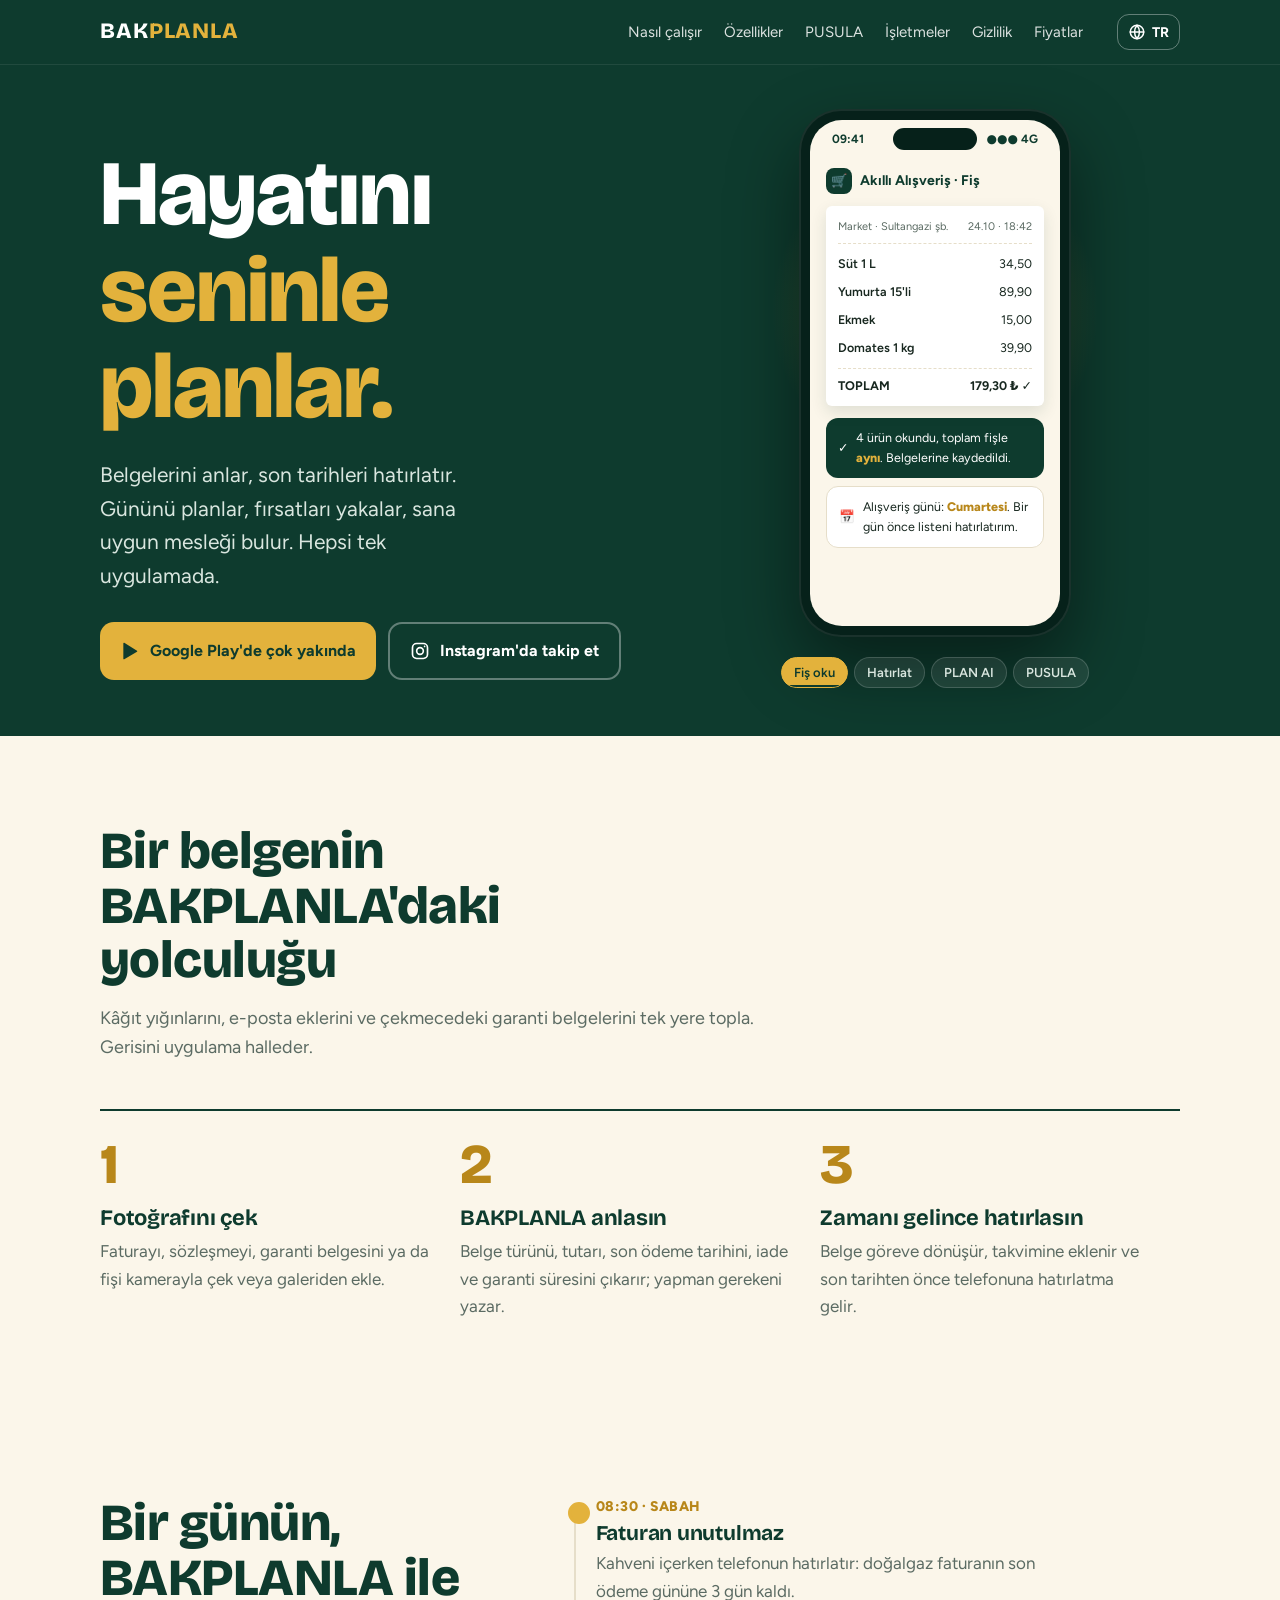
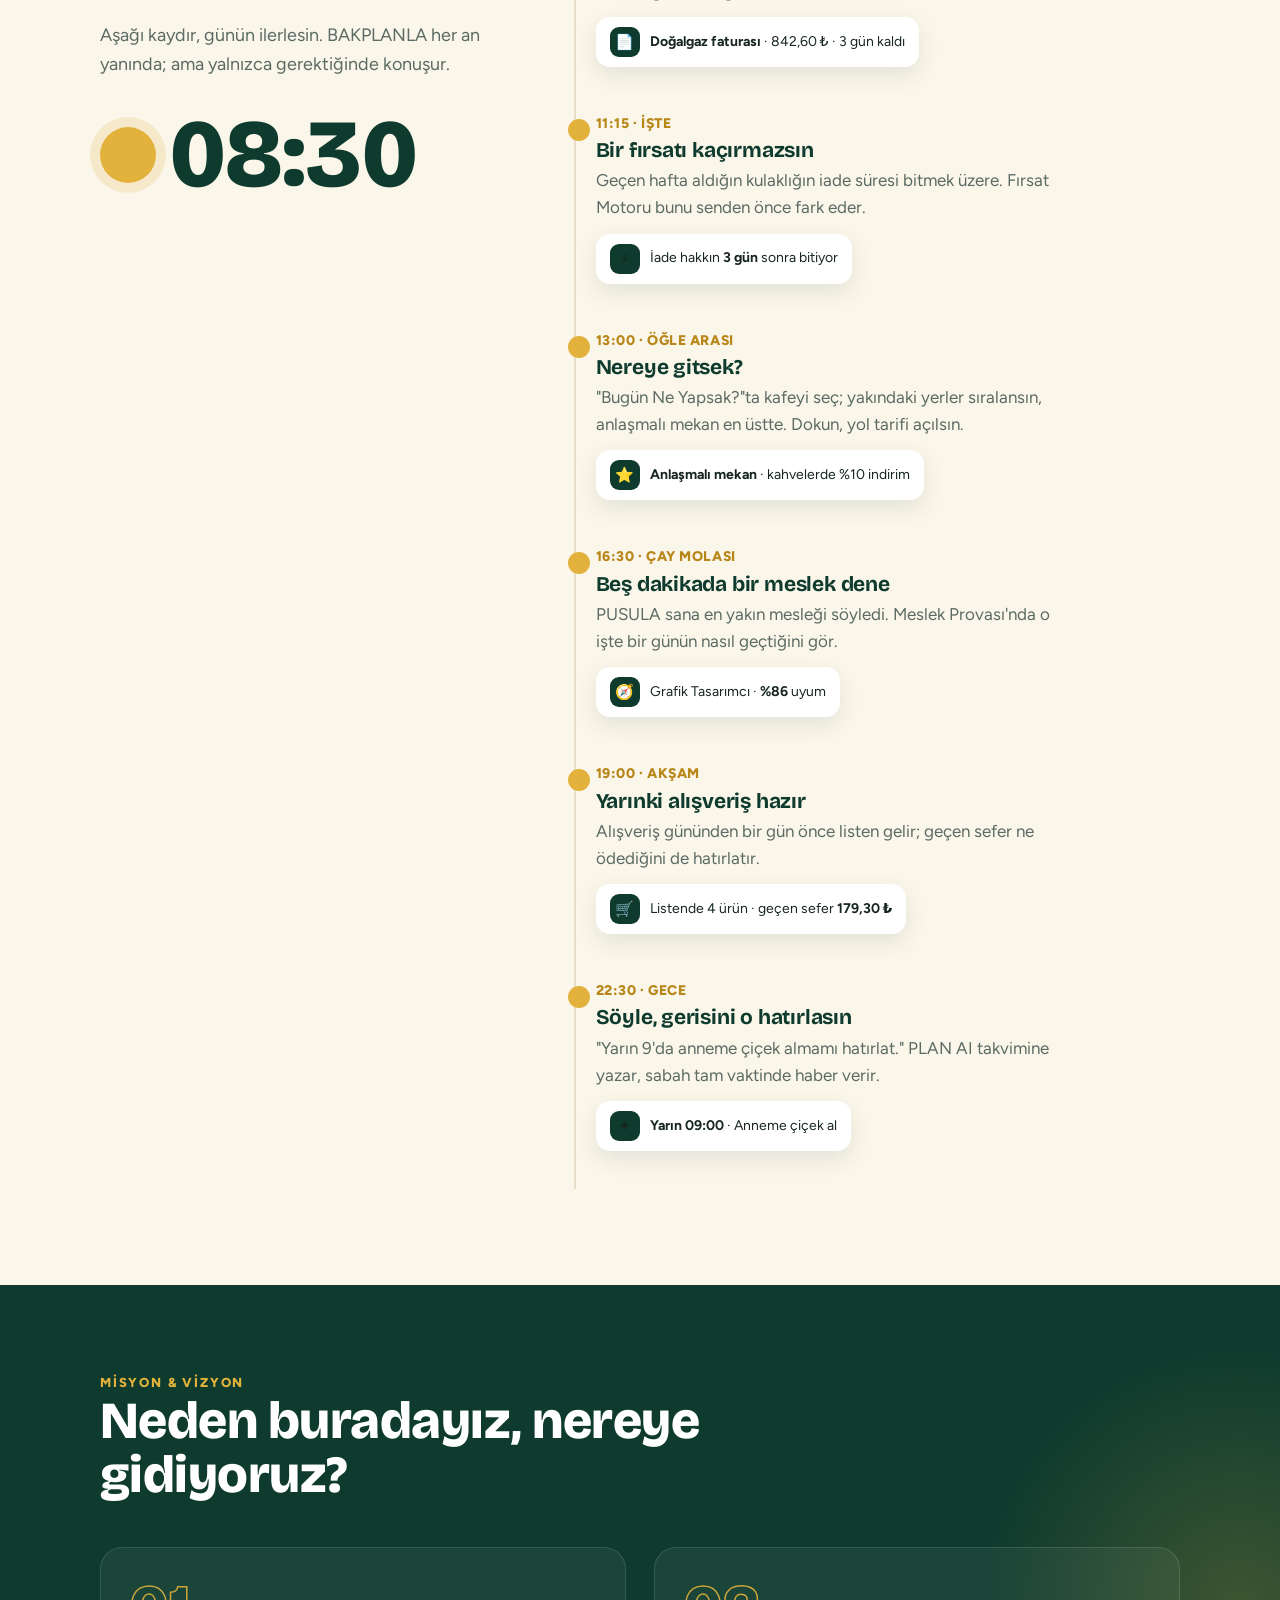
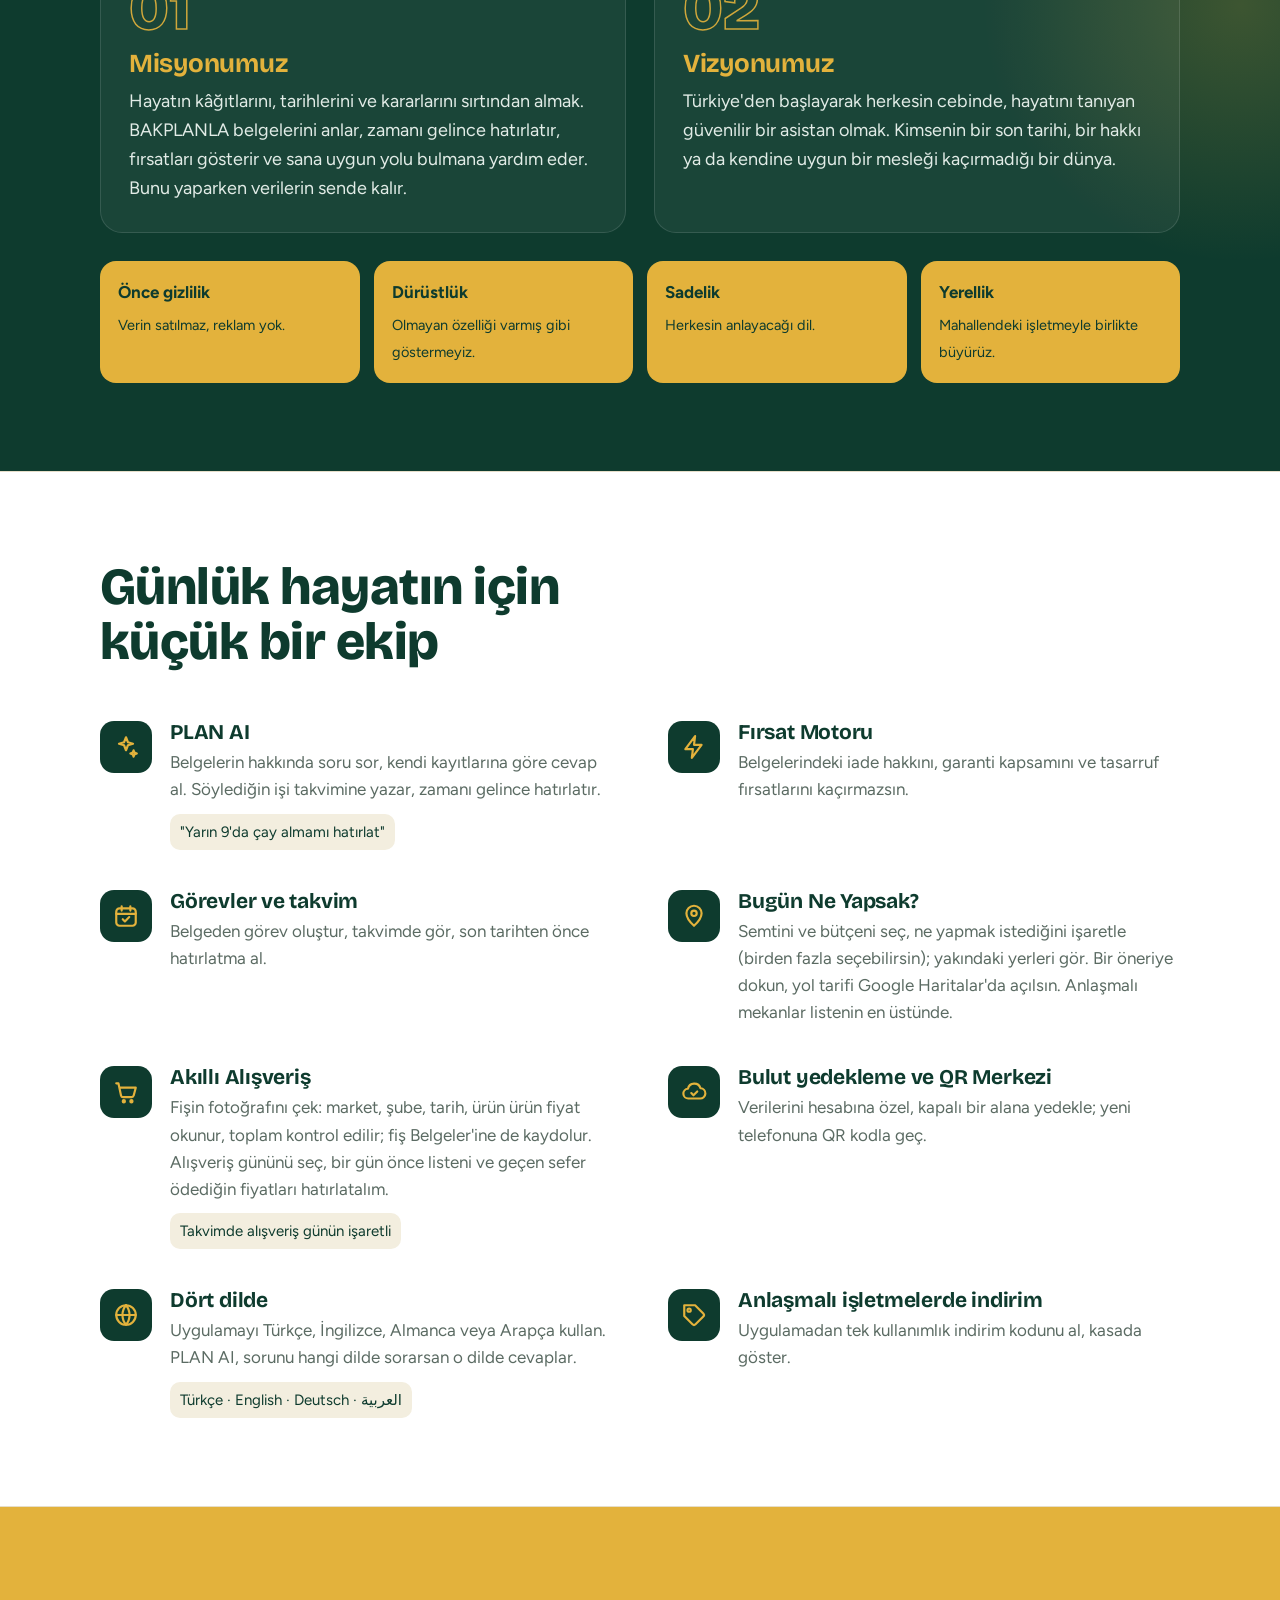
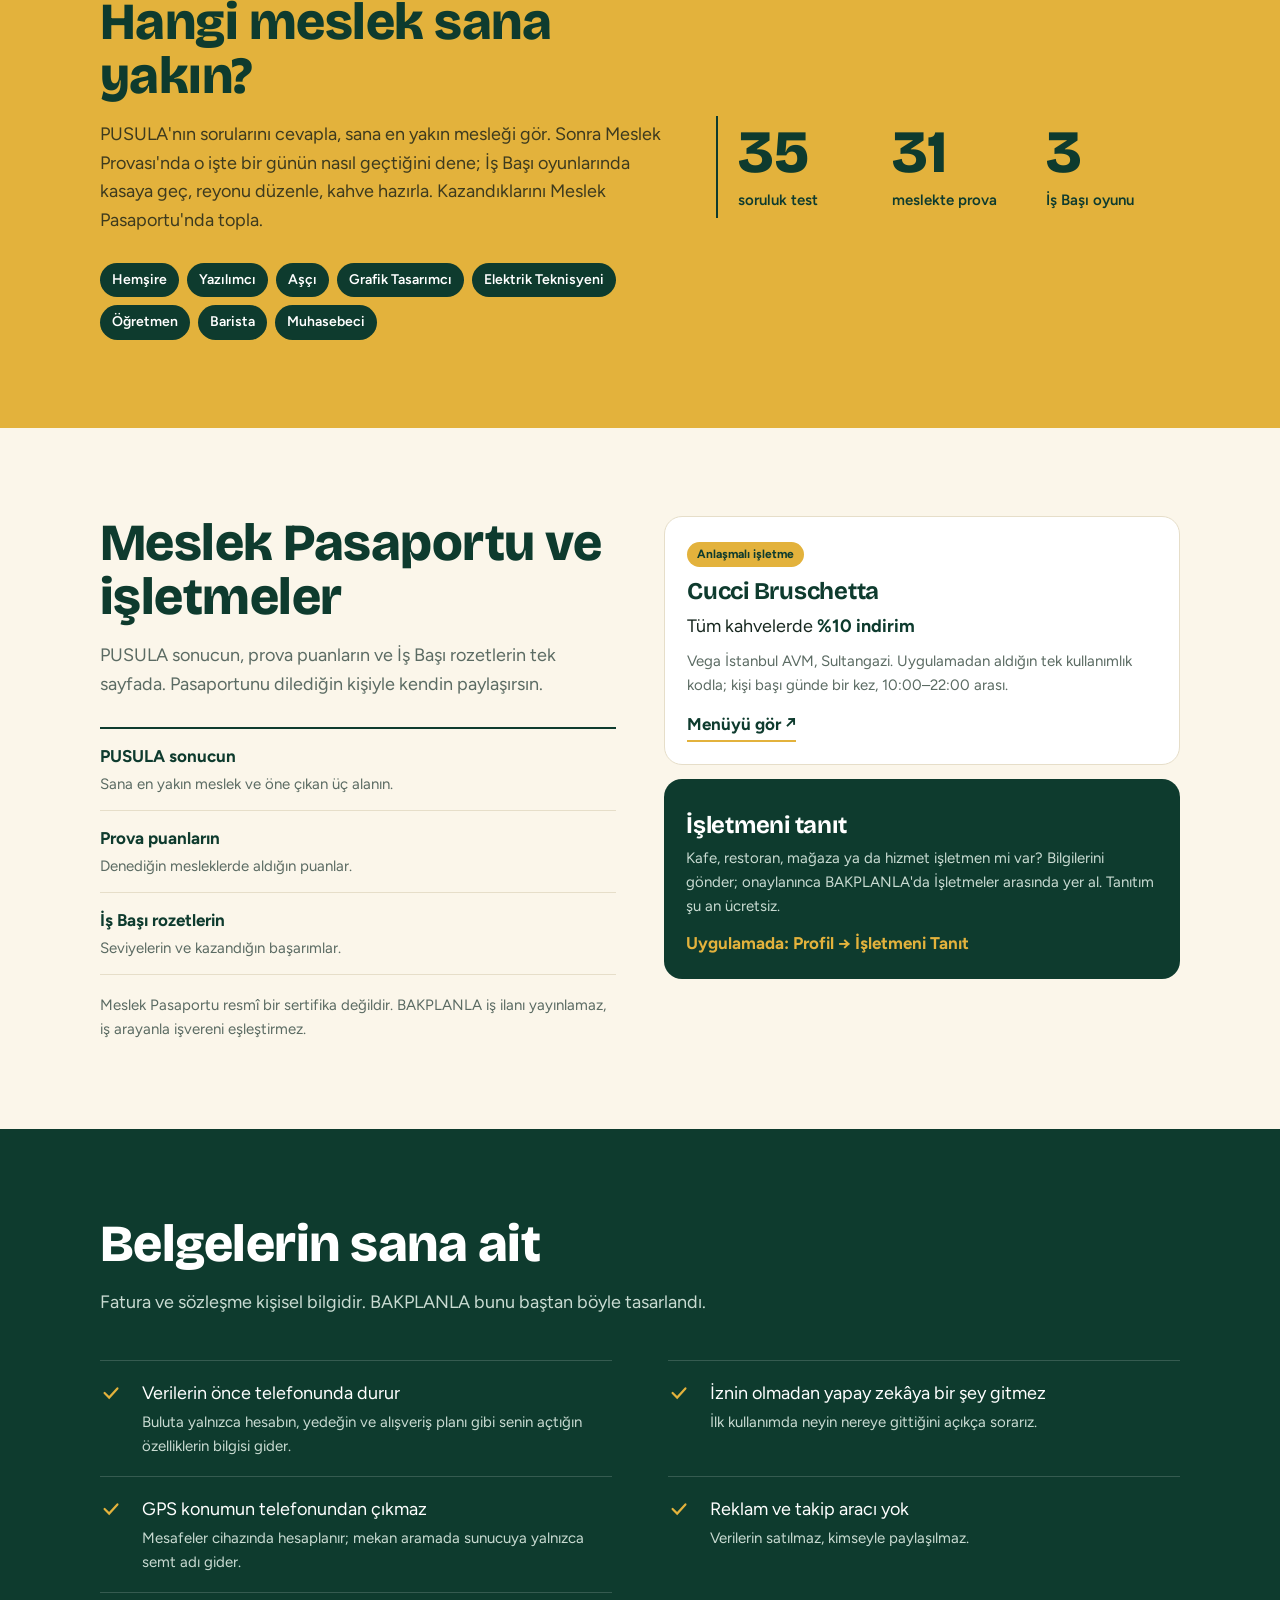
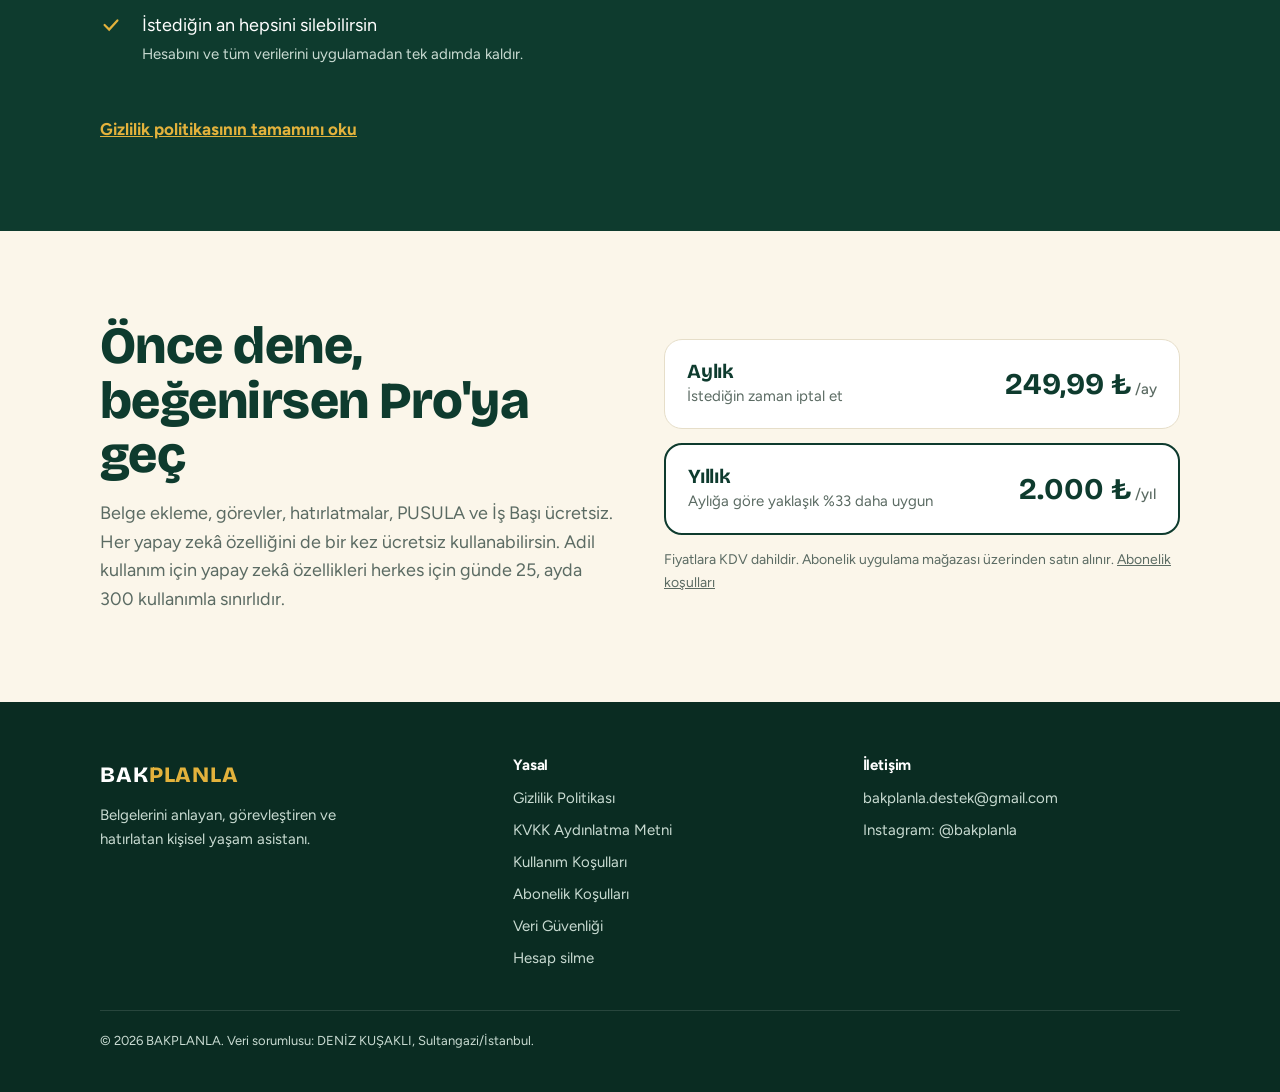
==== commit 9c5966ca: "Ana sayfa animasyonu: 3 Ekim doğum günü örneği" ====
--- a/index.html
+++ b/index.html
@@ -469,10 +469,10 @@
 </div>
 <div class="tf-sahne tf-ai" data-sure="5400">
 <div class="tf-ust"><i>✦</i>PLAN AI</div>
-<div class="blon sen" data-t="t34">Yarın 9'da anneme çiçek almamı hatırlat</div>
+<div class="blon sen" data-t="t34">3 Ekim'de arkadaşımın doğum günü var</div>
 <div class="yaziyor"><i></i><i></i><i></i></div>
-<div class="blon ai" data-t="t35">Tamam! Yarın 09:00'da hatırlatacağım, takvimine de ekledim.</div>
-<div class="tk"><span>📅</span><div data-t="t36"><b>Yarın · 09:00</b>Anneme çiçek al</div></div>
+<div class="blon ai" data-t="t35">Not aldım! 3 Ekim'i takvimine ekledim, bir gün önceden hatırlatacağım.</div>
+<div class="tk"><span>📅</span><div data-t="t36"><b>3 Ekim</b>Arkadaşımın doğum günü</div></div>
 </div>
 <div class="tf-sahne tf-pusula" data-sure="5000">
 <div class="tf-ust"><i>🧭</i><span data-t="t37">PUSULA · Sonucun</span></div>
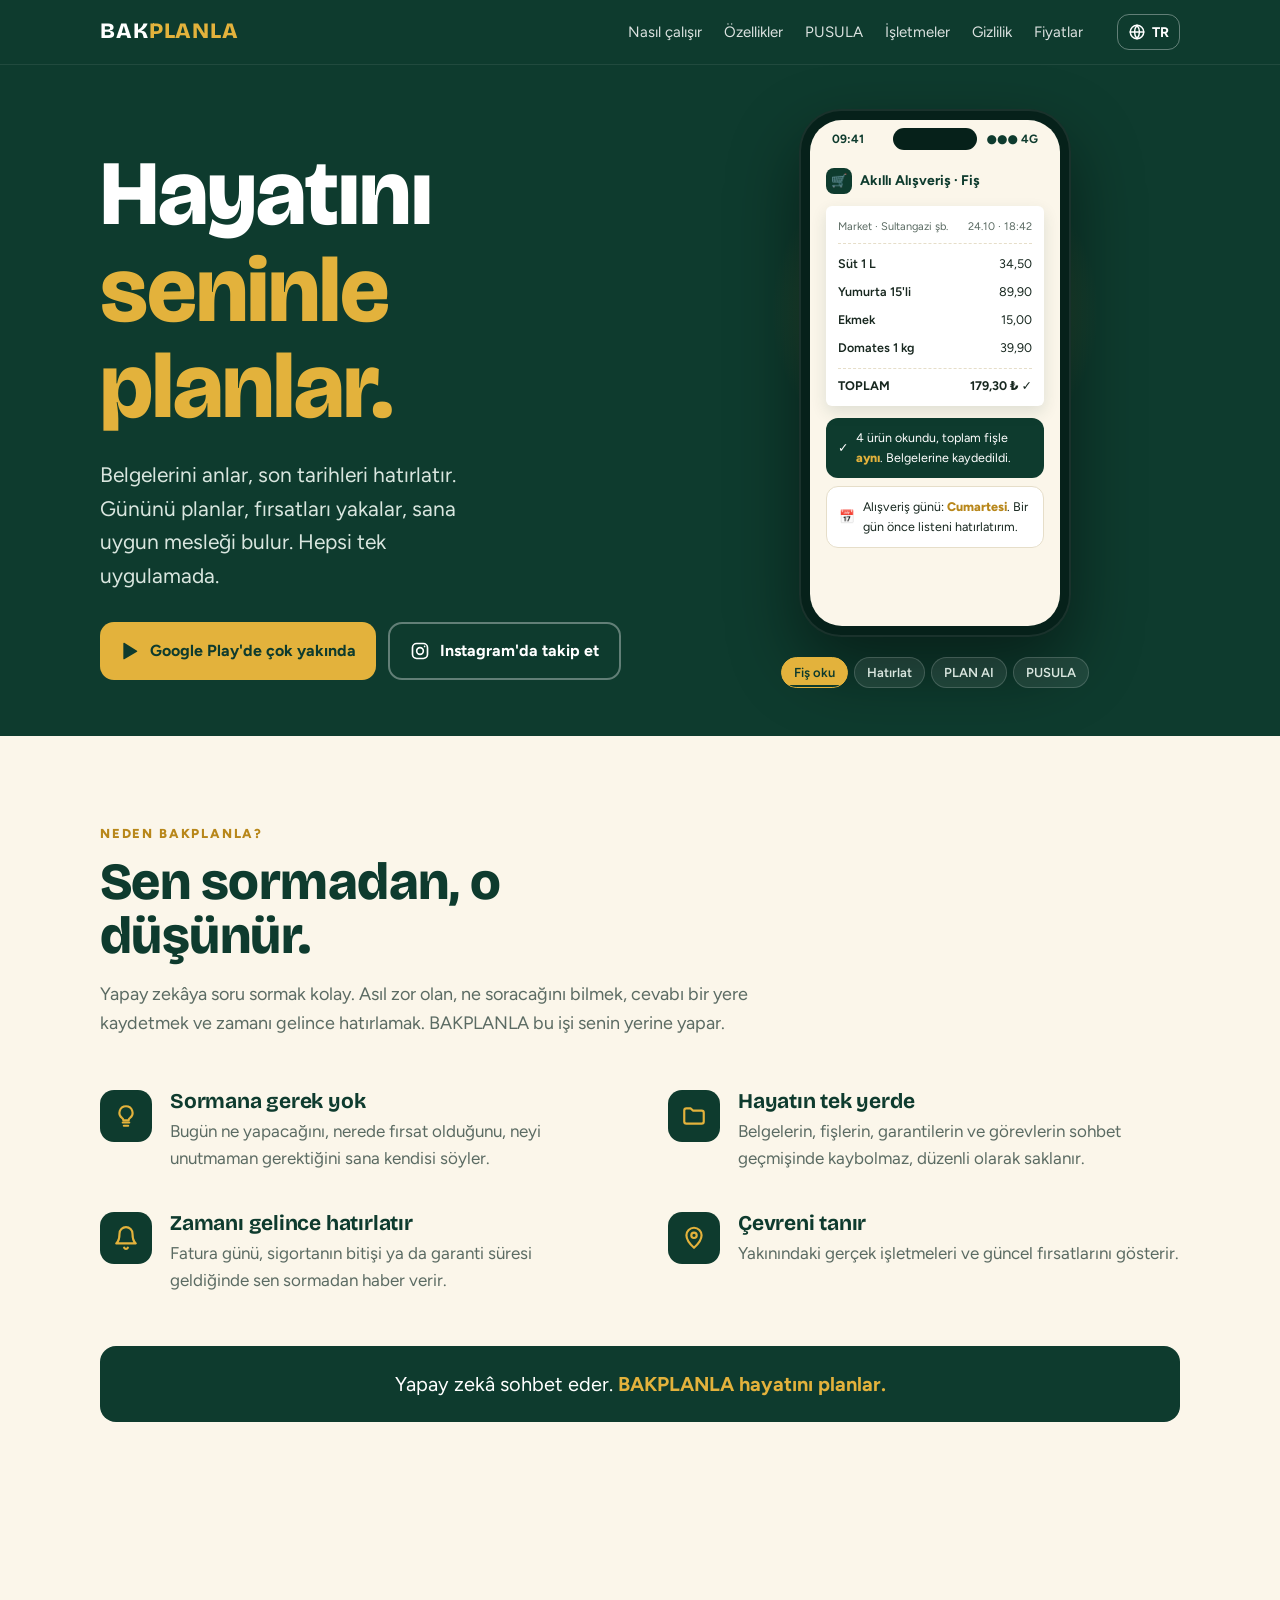
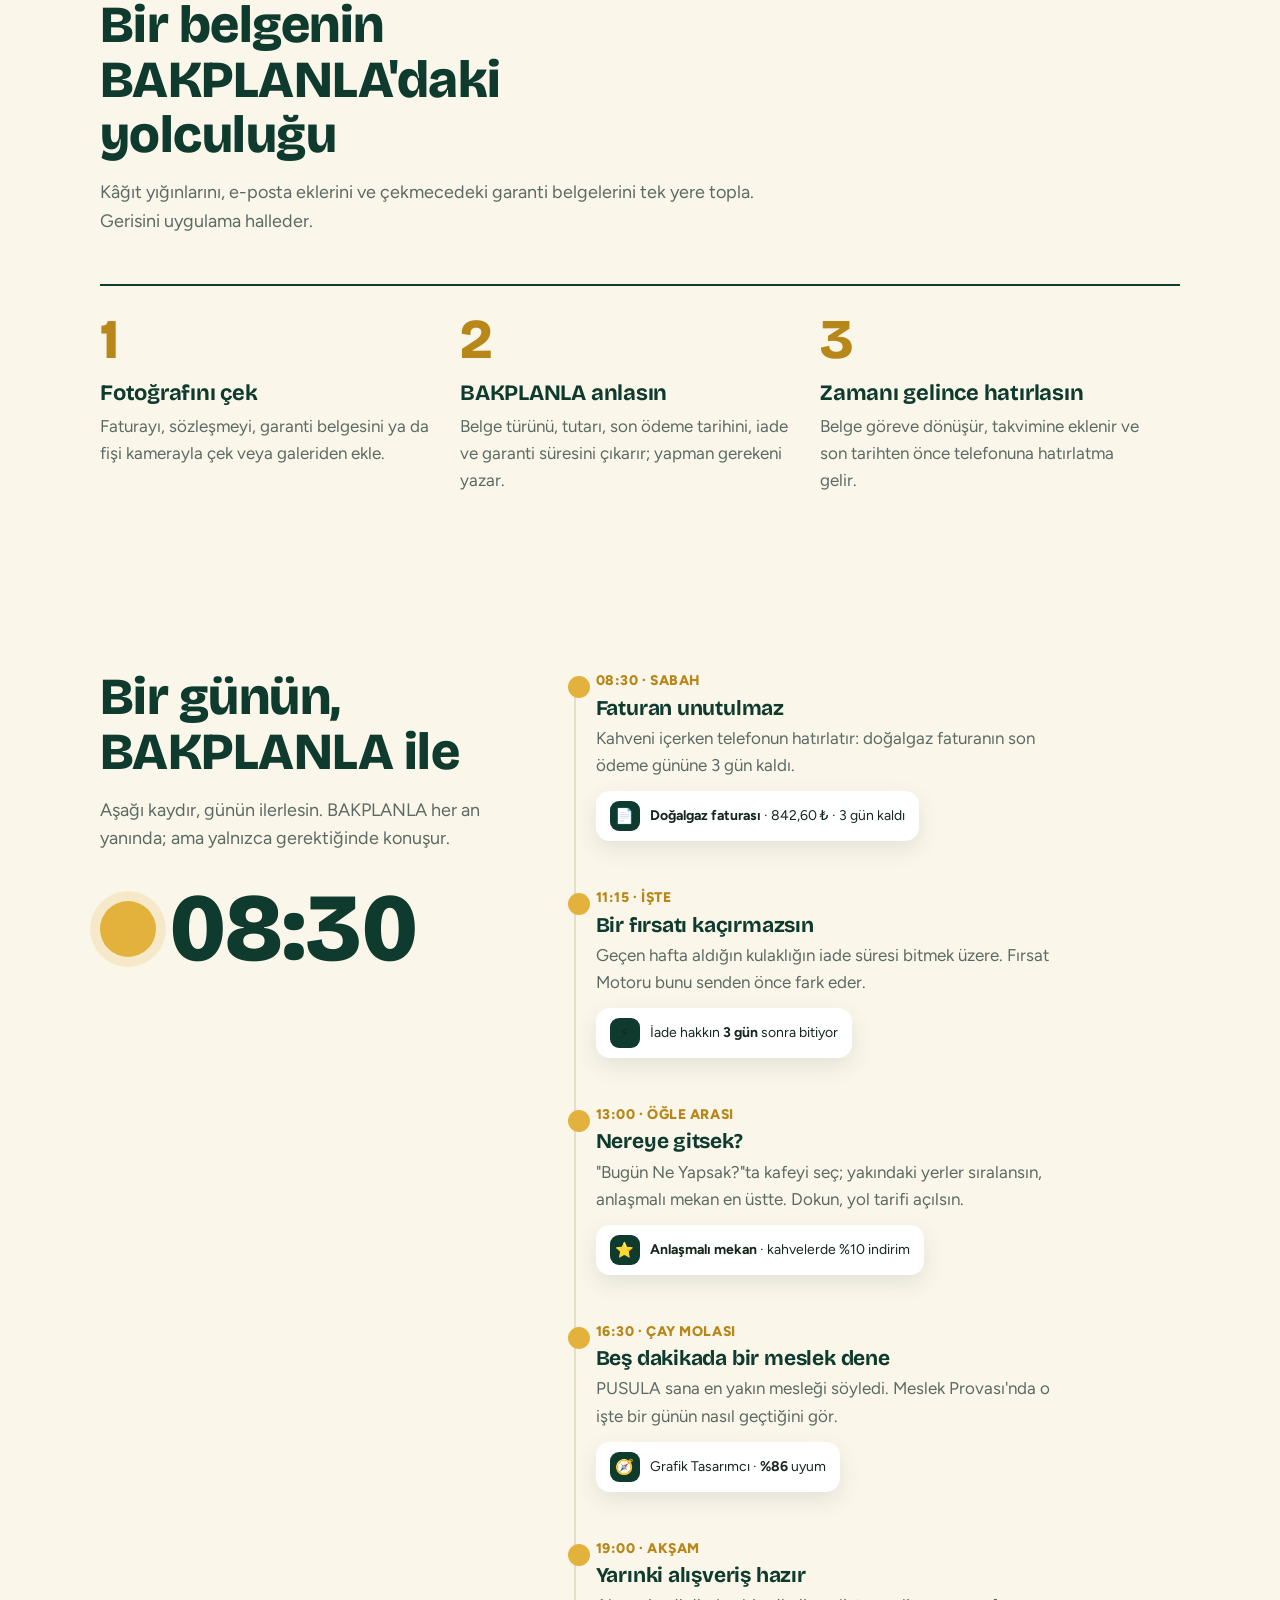
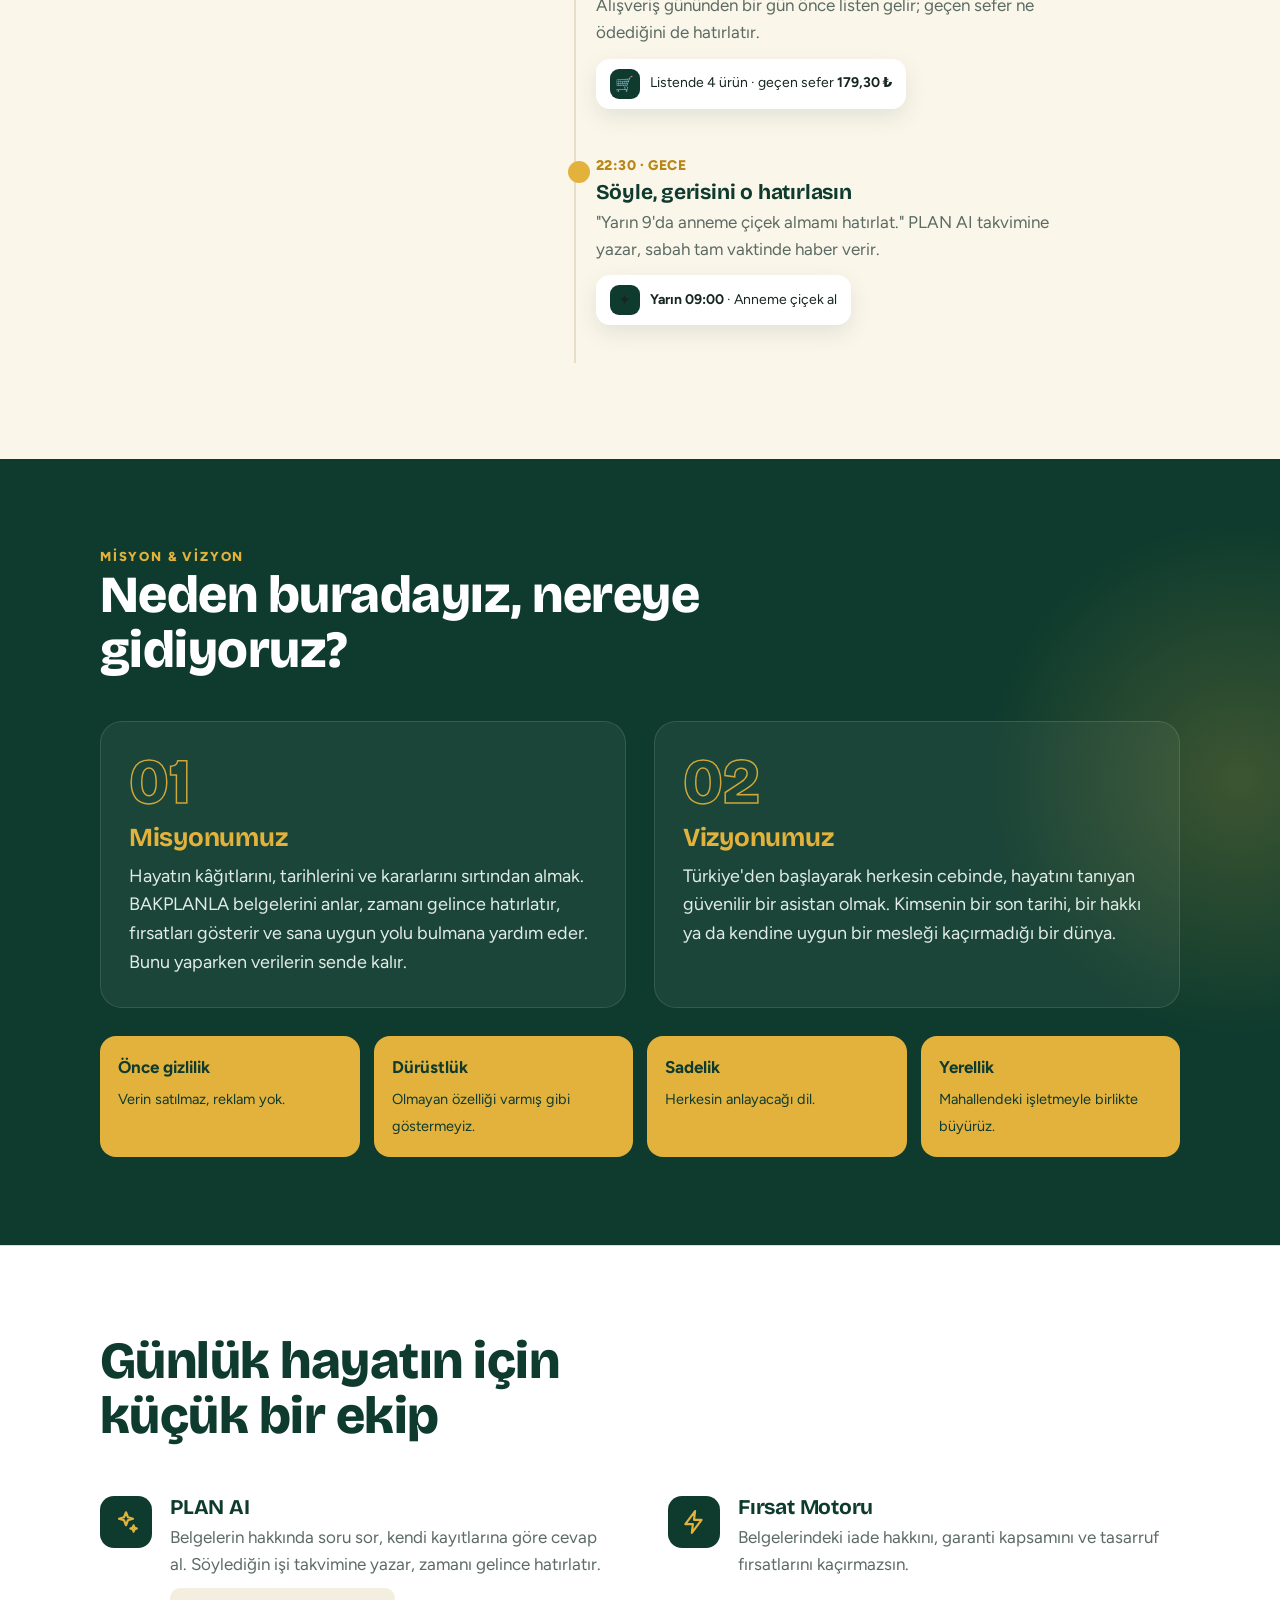
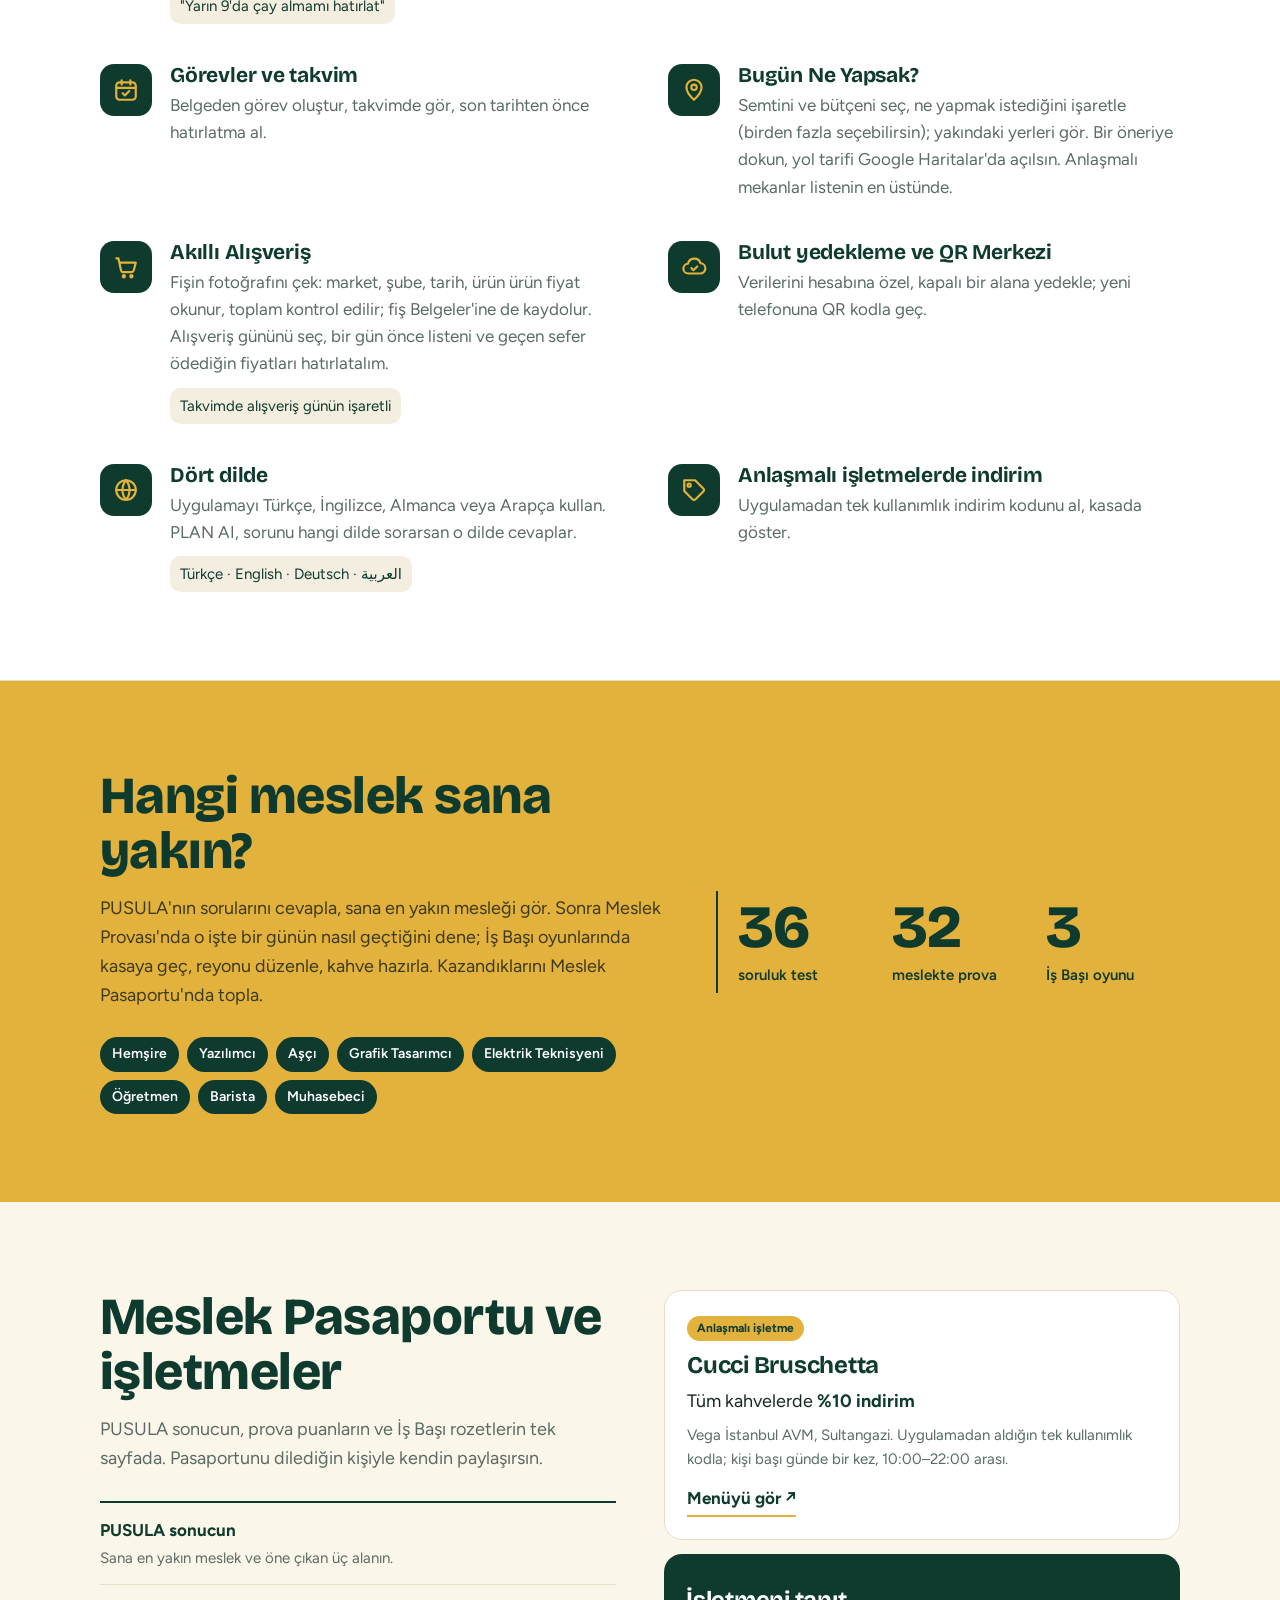
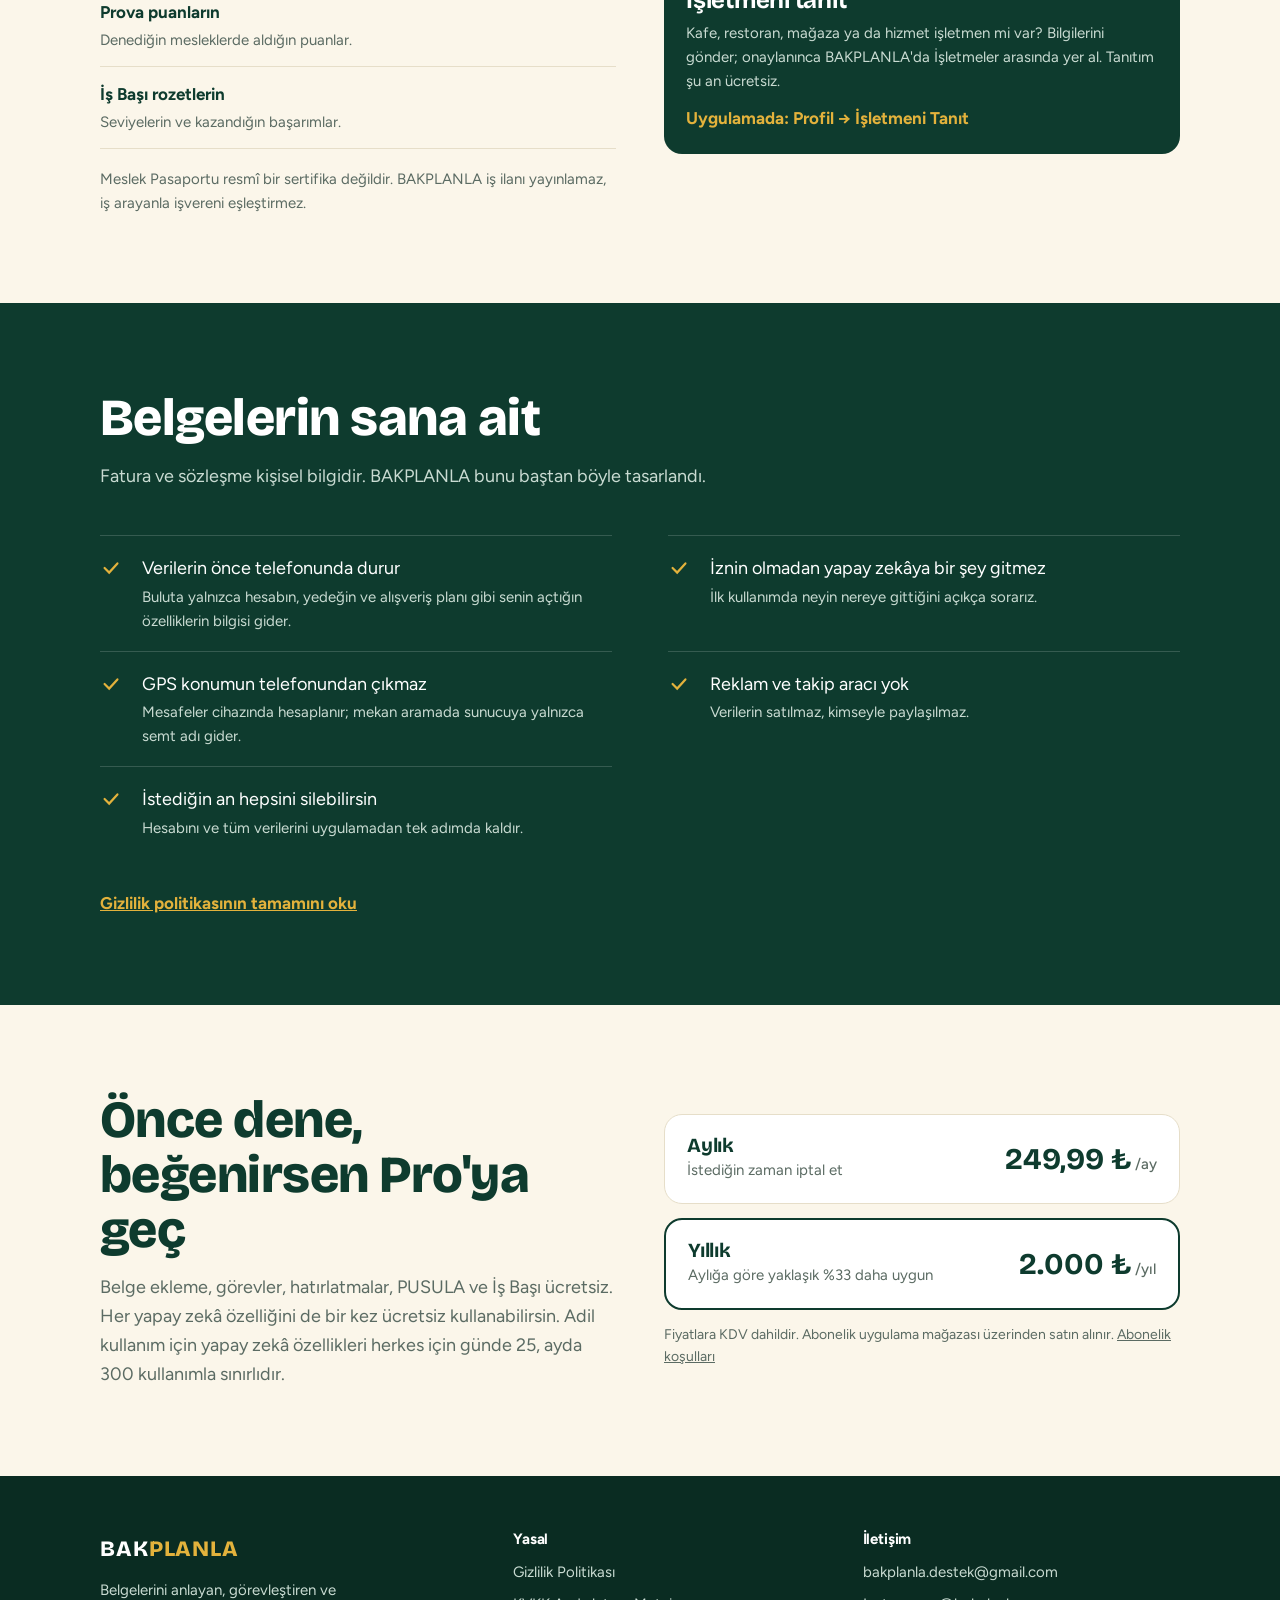
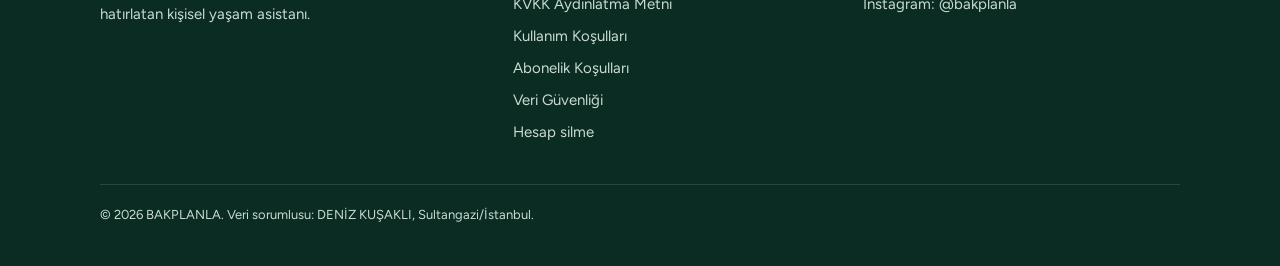
==== commit a01e5731: "Ana sayfa: 'Neden BAKPLANLA?' bölümü eklendi (TR/EN/DE/AR) Co-Authored-By: Claude Opus 5.5 <noreply@" ====
--- a/index.html
+++ b/index.html
@@ -133,6 +133,11 @@
 .yol h3{font-size:22px;font-weight:700;color:var(--orman)}
 .yol p{margin-top:8px;color:var(--gri);max-width:32ch}
 @media (max-width:760px){.yol{grid-template-columns:1fr}.yol li{padding:24px 0;border-bottom:1px solid var(--cizgi)}}
+
+/* ---------- neden BAKPLANLA ---------- */
+.neden .ust-yazi{font-weight:800;letter-spacing:.14em;font-size:13px;color:var(--altin-koyu);margin-bottom:10px}
+.neden-son{margin-top:52px;padding:22px 24px;border-radius:16px;background:var(--orman);color:#fff;font-size:20px;text-align:center}
+.neden-son b{color:var(--altin)}
 
 /* ---------- özellikler ---------- */
 .ozellikler{background:var(--kagit);border-top:1px solid var(--cizgi);border-bottom:1px solid var(--cizgi)}
@@ -490,6 +495,32 @@
 <button aria-pressed="false" type="button">PUSULA<span class="dolum"></span></button>
 </div>
 </div>
+</div>
+</section>
+<section class="bolum neden" id="neden">
+<div class="wrap">
+<div class="ust-yazi" data-t="t901">NEDEN BAKPLANLA?</div>
+<h2 data-t="t902">Sen sormadan, o düşünür.</h2>
+<p class="giris-metni" data-t="t903">Yapay zekâya soru sormak kolay. Asıl zor olan, ne soracağını bilmek, cevabı bir yere kaydetmek ve zamanı gelince hatırlamak. BAKPLANLA bu işi senin yerine yapar.</p>
+<div class="liste">
+<div class="ozellik">
+<div class="ikon"><svg aria-hidden="true" fill="none" height="26" stroke="#E3B23C" stroke-linecap="round" stroke-linejoin="round" stroke-width="2" viewbox="0 0 24 24" width="26"><path d="M9 18h6M10 21h4"></path><path d="M12 3a6 6 0 0 0-3.5 10.9c.6.4 1 1.1 1 1.9V16h5v-.2c0-.8.4-1.5 1-1.9A6 6 0 0 0 12 3z"></path></svg></div>
+<div><h3 data-t="t904">Sormana gerek yok</h3><p data-t="t905">Bugün ne yapacağını, nerede fırsat olduğunu, neyi unutmaman gerektiğini sana kendisi söyler.</p></div>
+</div>
+<div class="ozellik">
+<div class="ikon"><svg aria-hidden="true" fill="none" height="26" stroke="#E3B23C" stroke-linecap="round" stroke-linejoin="round" stroke-width="2" viewbox="0 0 24 24" width="26"><path d="M3 7a2 2 0 0 1 2-2h4l2 2h8a2 2 0 0 1 2 2v8a2 2 0 0 1-2 2H5a2 2 0 0 1-2-2z"></path></svg></div>
+<div><h3 data-t="t906">Hayatın tek yerde</h3><p data-t="t907">Belgelerin, fişlerin, garantilerin ve görevlerin sohbet geçmişinde kaybolmaz, düzenli olarak saklanır.</p></div>
+</div>
+<div class="ozellik">
+<div class="ikon"><svg aria-hidden="true" fill="none" height="26" stroke="#E3B23C" stroke-linecap="round" stroke-linejoin="round" stroke-width="2" viewbox="0 0 24 24" width="26"><path d="M6 8a6 6 0 0 1 12 0c0 7 3 9 3 9H3s3-2 3-9"></path><path d="M10.3 21a1.9 1.9 0 0 0 3.4 0"></path></svg></div>
+<div><h3 data-t="t908">Zamanı gelince hatırlatır</h3><p data-t="t909">Fatura günü, sigortanın bitişi ya da garanti süresi geldiğinde sen sormadan haber verir.</p></div>
+</div>
+<div class="ozellik">
+<div class="ikon"><svg aria-hidden="true" fill="none" height="26" stroke="#E3B23C" stroke-linecap="round" stroke-linejoin="round" stroke-width="2" viewbox="0 0 24 24" width="26"><path d="M12 21s-7-6.2-7-11.5A7 7 0 0 1 19 9.5C19 14.8 12 21 12 21z"></path><circle cx="12" cy="9.5" r="2.5"></circle></svg></div>
+<div><h3 data-t="t910">Çevreni tanır</h3><p data-t="t911">Yakınındaki gerçek işletmeleri ve güncel fırsatlarını gösterir.</p></div>
+</div>
+</div>
+<p class="neden-son" data-t="t912">Yapay zekâ sohbet eder. <b>BAKPLANLA hayatını planlar.</b></p>
 </div>
 </section>
 <section class="bolum" id="nasil">
